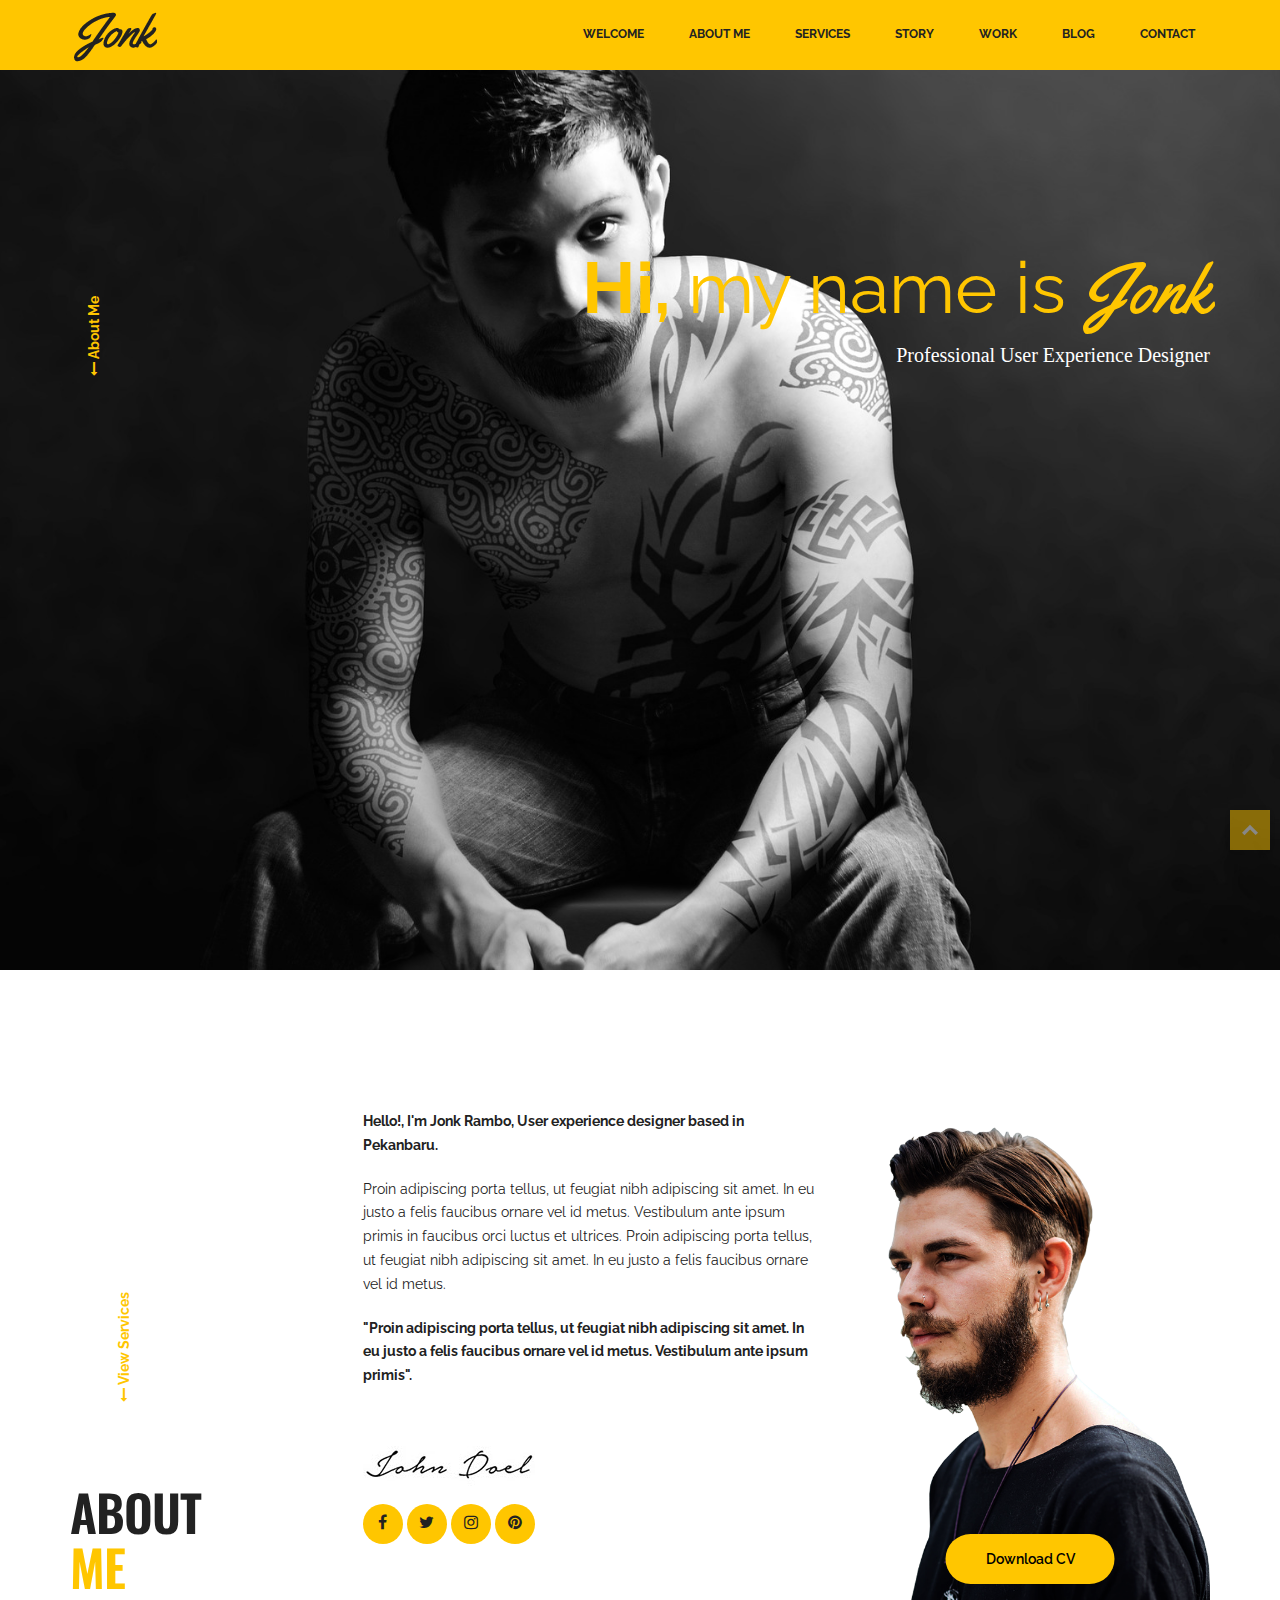
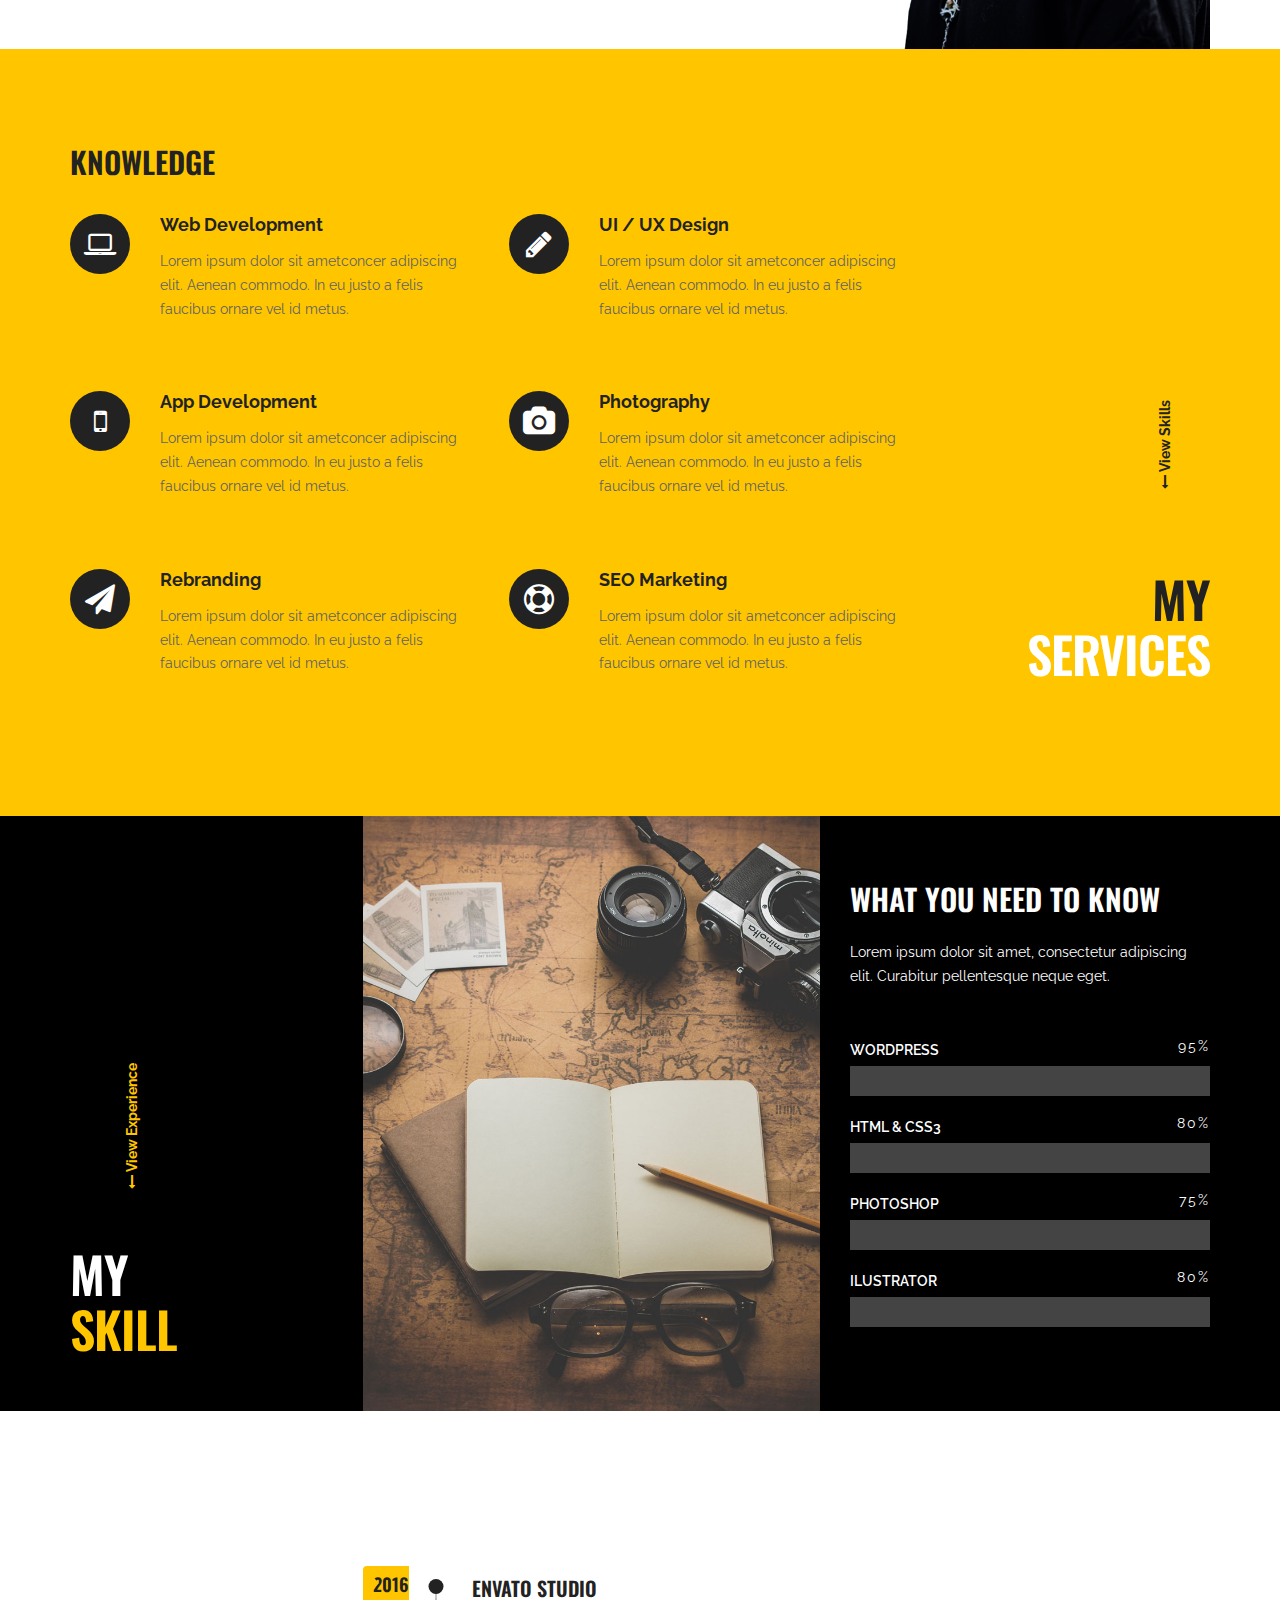
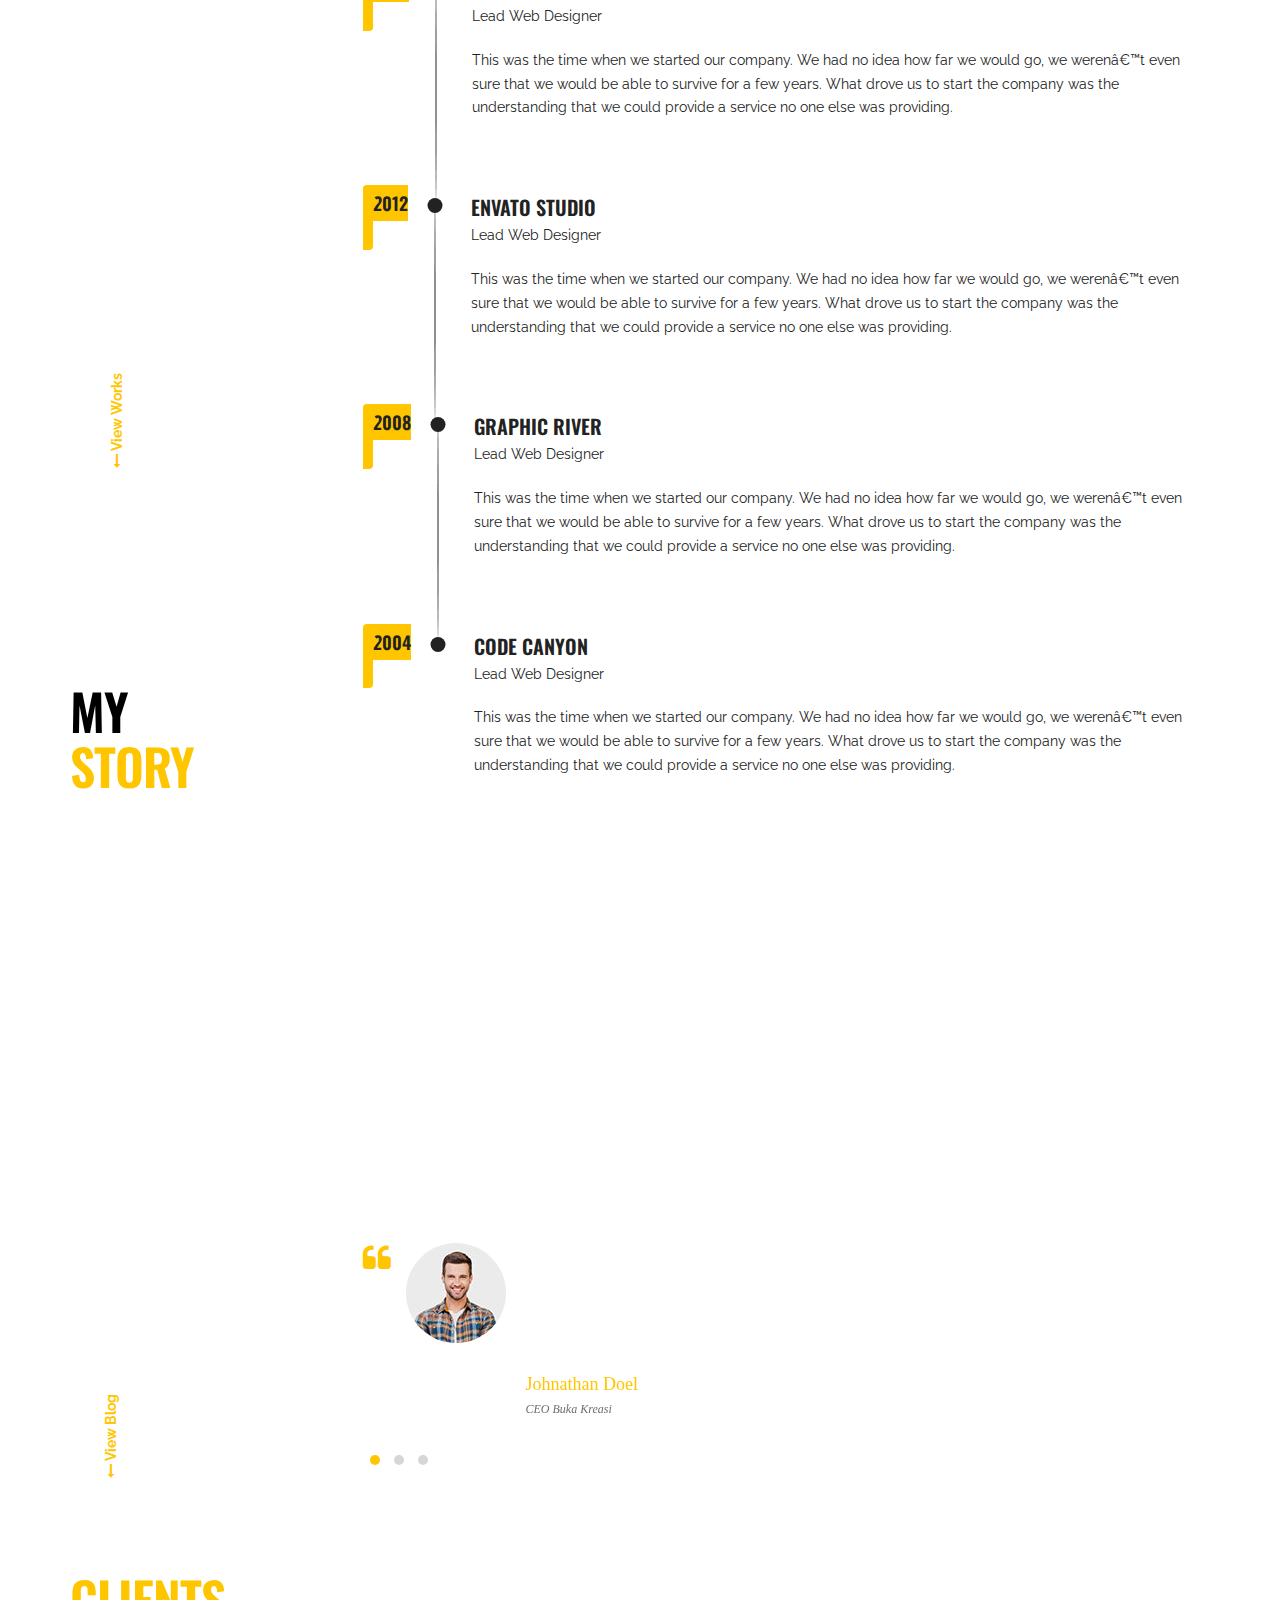
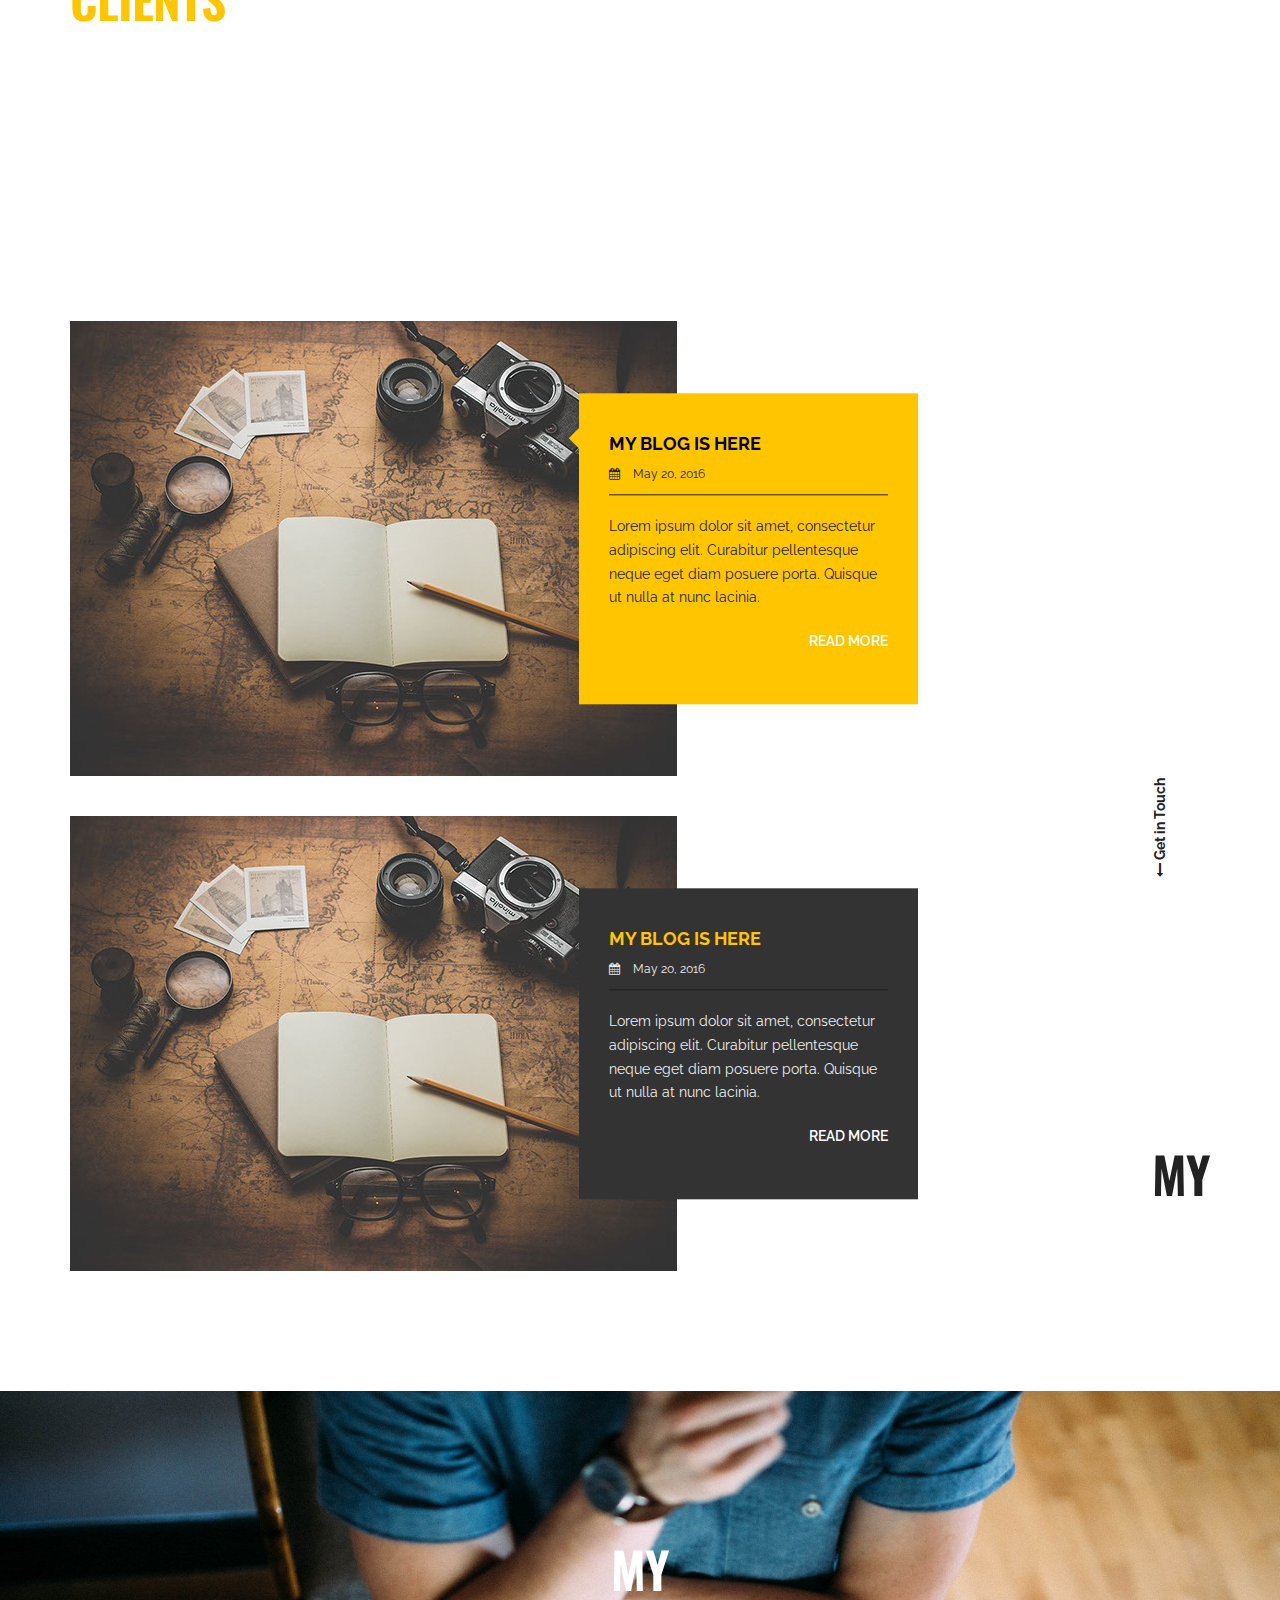
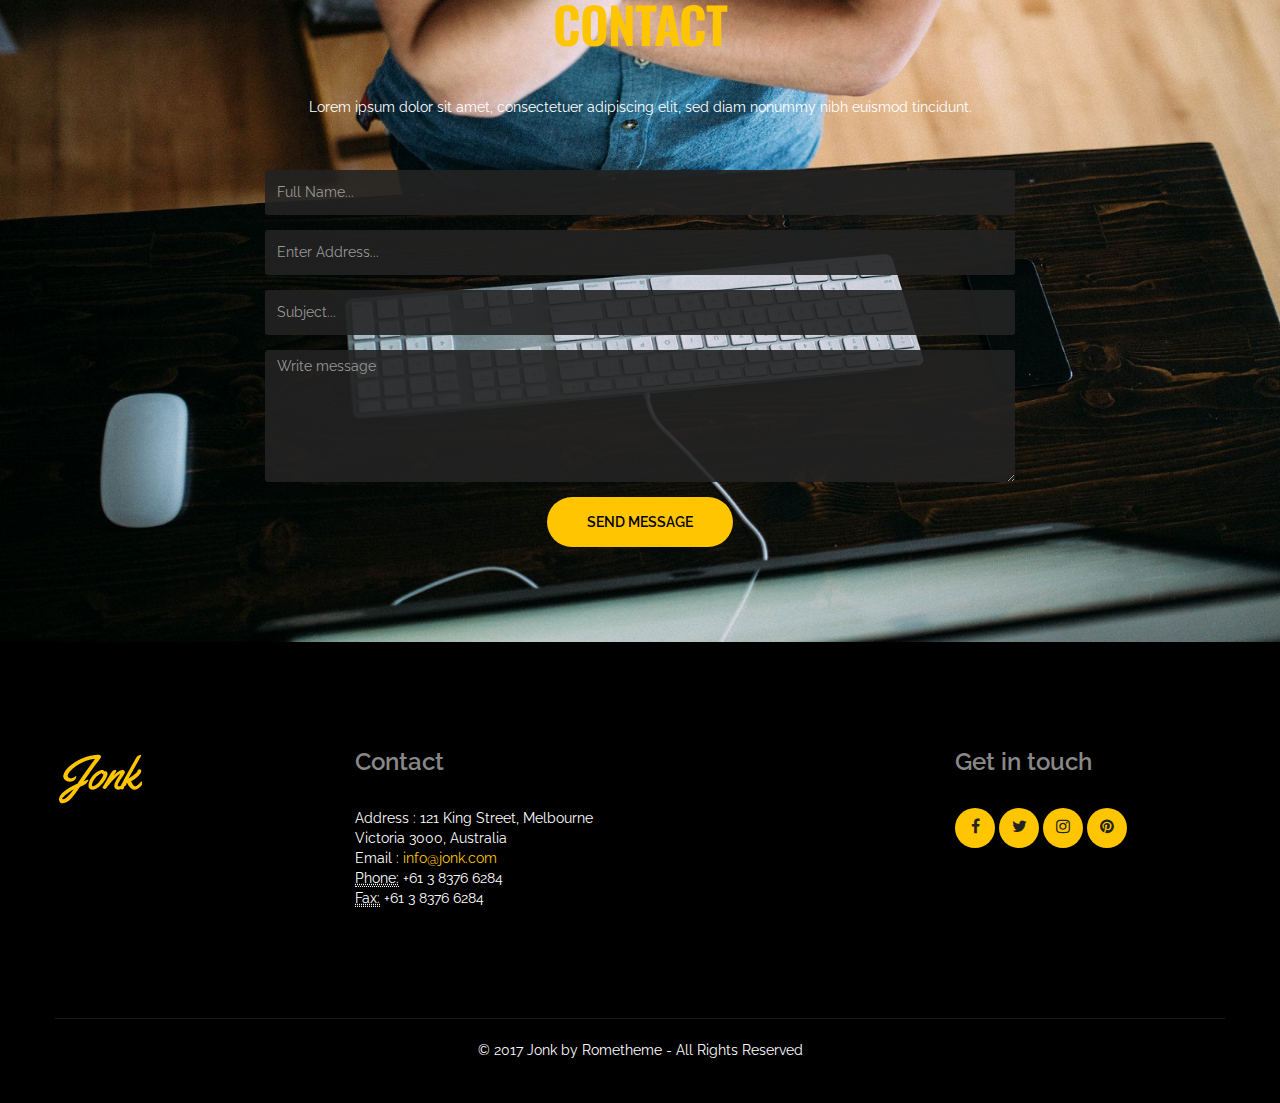
==== index.html @ 217f4259 "datas" ====
<!DOCTYPE html>
<html lang="zxx">
  <head>
    <!-- Basic Page Needs
    ================================================== -->
    <meta charset="utf-8">
    <!--[if IE]><meta http-equiv="x-ua-compatible" content="IE=9" /><![endif]-->
    <meta name="viewport" content="width=device-width, initial-scale=1">
    <title>Jonk - CV Resume Personal HTML Template</title>
    <meta name="description" content="Jonk - CV Resume Personal HTML Template. It is built using bootstrap 3.3.2 framework, works totally responsive, easy to customise, well commented codes and seo friendly.">
    <meta name="keywords" content="creative, curriculum vitae, cv, freelance, freelancer, job seeker, minimalist, muse template, personal, photography, portfolio, resume, vcard">
    <meta name="author" content="rudhisasmito.com"> 
	
	<!-- ==============================================
	Favicons
	=============================================== -->
	<link rel="shortcut icon" href="images/favicon.ico">
	<link rel="apple-touch-icon" href="images/apple-touch-icon.png">
	<link rel="apple-touch-icon" sizes="72x72" href="images/apple-touch-icon-72x72.png">
	<link rel="apple-touch-icon" sizes="114x114" href="images/apple-touch-icon-114x114.png">
	
	<!-- ==============================================
	CSS VENDOR
	=============================================== -->
	<link rel="stylesheet" type="text/css" href="css/vendor/bootstrap.min.css" />
	<link rel="stylesheet" type="text/css" href="css/vendor/font-awesome.min.css">
	<link rel="stylesheet" type="text/css" href="css/vendor/owl.carousel.min.css">
	<link rel="stylesheet" type="text/css" href="css/vendor/owl.theme.default.min.css">
	<link rel="stylesheet" type="text/css" href="css/vendor/magnific-popup.css">
	
	<!-- ==============================================
	Custom Stylesheet
	=============================================== -->
	<link rel="stylesheet" type="text/css" href="css/style.css" />
	
    <script type="text/javascript" src="js/vendor/modernizr.min.js"></script>

</head>

<body>

	<!-- LOAD PAGE -->
	<div class="animationload">
		<div class="loader"></div>
	</div>
	
	<!-- BACK TO TOP SECTION -->
	<a href="#0" class="cd-top cd-is-visible cd-fade-out">Top</a>

	<!-- HEADER -->
    <div id="header" class="header">

		<!-- NAVBAR SECTION -->
		<div class="navbar navbar-main">
		
			<div class="container container-nav">
						
				<div class="navbar-header">
					<button type="button" class="navbar-toggle" data-toggle="collapse" data-target=".navbar-collapse">
						<span class="icon-bar"></span>
						<span class="icon-bar"></span>
						<span class="icon-bar"></span>
					</button>
					
					<a class="navbar-brand" href="index.html">
						<img src="images/logo.png" alt="" />
					</a>
				</div>

				<nav class="collapse navbar-collapse" id="bs-example-navbar-collapse-1" data-hover="dropdown" data-animations="fadeInDownNew fadeInRightNew fadeInUpNew fadeInLeftNew">
					<ul class="nav navbar-nav navbar-right">
						<li> <a href="#home">WELCOME</a></li>
						<li> <a href="#about">ABOUT ME</a></li>
						<li> <a href="#services">SERVICES</a></li>
						<li> <a href="#story">STORY</a></li>
						<li> <a href="#work">WORK</a></li>
						<li> <a href="#blog">BLOG</a></li>
						<li> <a href="#contact">CONTACT</a></li>
					</ul>

				</nav>

						
			</div>
	    </div>

    </div>

 
	<!-- JUMBOTRON -->
	<div class="section headerV1">
		<div class="container">
			<div class="row">
				<div class="col-sm-12 col-md-12">
					<div class="side-link left">
						<a href="#"><i class="fa fa-long-arrow-left"></i> About Me</a>
					</div>
					<div class="jumbotron">
					  	<h1 class="type-headings">Hi, <span class="normal">my name is</span> <span class="cursive">Jonk</span></h1>
					  	<p class="subheading">Professional User Experience Designer</p>
					</div>
				</div>
			</div>
		</div>
	</div>

	<div class="clearfix"></div>

	<!-- ABOUT -->
	<div class="section about p-bottom0 p-top50">
		<div class="container">

			<div class="row eqHeight">
				<div class="col-sm- col-md-3 col">
					<div class="full-height-spacer">
						<div class="side-link left">
							<a href="#"><i class="fa fa-long-arrow-left"></i> View Services</a>
						</div>
						<div class="section-heading">ABOUT <span class="font__color-1">ME</span></div>
					</div>
				</div>
				<div class="col-sm-5 col-md-5 col">
					<div class="spacer-90"></div>
					<p><strong>Hello!, I'm Jonk Rambo, User experience designer based in Pekanbaru.</strong></p>
					<p>Proin adipiscing porta tellus, ut feugiat nibh adipiscing sit amet. In eu justo a felis faucibus ornare vel id metus. Vestibulum ante ipsum primis in faucibus orci luctus et ultrices. Proin adipiscing porta tellus, ut feugiat nibh adipiscing sit amet. In eu justo a felis faucibus ornare vel id metus.</p>
					<p><strong>"Proin adipiscing porta tellus, ut feugiat nibh adipiscing sit amet. In eu justo a felis faucibus ornare vel id metus. Vestibulum ante ipsum primis".</strong></p>
					<div class="spacer-30"></div>
					<img src="images/signature.jpg" alt="">
					<div class="spacer-10"></div>
					<div class="sosmed-icon">
						<a href="#" title="">
							<div class="item">
								<i class="fa fa-facebook"></i>
							</div>
						</a>
						<a href="#" title="">
							<div class="item">
								<i class="fa fa-twitter"></i>
							</div>
						</a>
						<a href="#" title="">
							<div class="item">
								<i class="fa fa-instagram"></i>
							</div>
						</a>
						<a href="#" title="">
							<div class="item">
								<i class="fa fa-pinterest"></i>
							</div>
						</a> 
					</div>
				</div>
				<div class="col-sm-4 col-md-4 col">
					<div class="spacer-90"></div>
					<div class="about-img">
						<img src="images/about-img.png" alt="" class="img-responsive">
						<a href="#" class="btn btn-primary btn-overlap">Download CV</a>
					</div>
				</div>
			</div>
		</div>
	</div>

	<div class="clearfix"></div>
	 
	<!-- KNOWLEDGE -->
	<div class="section services bg-1">
		<div class="container">
			<div class="row eqHeight">
				
				<div class="col-sm-9 col-md-9">
					<h2 class="section-heading-2 center">
						KNOWLEDGE
					</h2>
					<div class="row list-services">
						<!-- Services 1 -->
						<div class="col-sm-6 col-md-6">
							<div class="box-icon-1">
				                <div class="icon">
				                	<i class="fa fa-laptop"></i>
				              	</div>
				              	<div class="body-content">
				                	<h4 class="title">Web Development</h4>
				                	<div class="text">Lorem ipsum dolor sit ametconcer adipiscing elit. Aenean commodo.  In eu justo a felis faucibus ornare vel id metus.</div>
				              	</div>
				            </div>
						</div>
						<!-- Services 2 -->
						<div class="col-sm-6 col-md-6">
							<div class="box-icon-1">
				                <div class="icon">
				                	<i class="fa fa-pencil"></i>
				              	</div>
				              	<div class="body-content">
				                	<h4 class="title">UI / UX Design</h4>
				                	<div class="text">Lorem ipsum dolor sit ametconcer adipiscing elit. Aenean commodo.  In eu justo a felis faucibus ornare vel id metus.</div>
				              	</div>
				            </div>
						</div>
						<!-- Services 3 -->
						<div class="col-sm-6 col-md-6">
							<div class="box-icon-1">
				                <div class="icon">
				                	<i class="fa fa-mobile"></i>
				              	</div>
				              	<div class="body-content">
				                	<h4 class="title">App Development</h4>
				                	<div class="text">Lorem ipsum dolor sit ametconcer adipiscing elit. Aenean commodo.  In eu justo a felis faucibus ornare vel id metus.</div>
				              	</div>
				            </div>
						</div>
						<!-- Services 4 -->
						<div class="col-sm-6 col-md-6">
							<div class="box-icon-1">
				                <div class="icon">
				                	<i class="fa fa-camera"></i>
				              	</div>
				              	<div class="body-content">
				                	<h4 class="title">Photography</h4>
				                	<div class="text">Lorem ipsum dolor sit ametconcer adipiscing elit. Aenean commodo.  In eu justo a felis faucibus ornare vel id metus.</div>
				              	</div>
				            </div>
						</div>
						<!-- Services 5 -->
						<div class="col-sm-6 col-md-6">
							<div class="box-icon-1">
				                <div class="icon">
				                	<i class="fa fa-paper-plane"></i>
				              	</div>
				              	<div class="body-content">
				                	<h4 class="title">Rebranding</h4>
				                	<div class="text">Lorem ipsum dolor sit ametconcer adipiscing elit. Aenean commodo.  In eu justo a felis faucibus ornare vel id metus.</div>
				              	</div>
				            </div>
						</div>
						<!-- Services 6 -->
						<div class="col-sm-6 col-md-6">
							<div class="box-icon-1">
				                <div class="icon">
				                	<i class="fa fa-life-bouy"></i>
				              	</div>
				              	<div class="body-content">
				                	<h4 class="title">SEO Marketing</h4>
				                	<div class="text">Lorem ipsum dolor sit ametconcer adipiscing elit. Aenean commodo.  In eu justo a felis faucibus ornare vel id metus.</div>
				              	</div>
				            </div>
						</div>
					</div>
				</div>
				<div class="col-sm-3 col-md-3">
					<div class="full-height-spacer">
						<div class="side-link right dark">
							<a href="#"><i class="fa fa-long-arrow-left"></i> View Skills</a>
						</div>
						<div class="section-heading text-right">MY <span class="font__color-white">SERVICES</span></div>
					</div>
				</div>
			</div>
			
		</div>
	</div>

	<!-- SKILL -->
	<div class="section project bg-2 p-bottom0">
		<div class="container">
			<div class="row eqHeight">
				<div class="col-sm-3 col-md-3">
					<div class="full-height-spacer">
						<div class="side-link left">
							<a href="#"><i class="fa fa-long-arrow-left"></i> View Experience</a>
						</div>
						<div class="section-heading font__color-white">MY <span class="font__color-1">SKILL</span></div>
					</div>
				</div>
				<div class="col-sm-5 col-md-5">
					<img src="images/skill-img.jpg" class="img-responsive" alt="">
				</div>
				<div class="col-sm-4 col-md-4">
					<div class="spacer-50"></div>
					<h2 class="section-heading-2 font__color-white">
						WHAT YOU NEED TO KNOW
					</h2>
					<p class="font__color-white">Lorem ipsum dolor sit amet, consectetur adipiscing elit. Curabitur pellentesque neque eget.</p>

					<div class="progress-bar-2 skill-progress progress-bar-left">
						<div class="spacer-30"></div>
						<!-- Item 1 -->
			          	<div class="skill" data-percent="95">
				            <p>WORDPRESS</p>
				            <div class="outer-box">
				              <div class="element"><span>95% </span></div>
				            </div>
			          	</div>
			          	<!-- Item 2 -->
			          	<div class="skill" data-percent="80">
			              	<p>HTML &amp; CSS3</p>
			             	<div class="outer-box">
			                  	<div class="element"><span>80% </span></div>
			              	</div>
			          	</div>
			          	<!-- Item 3 -->
			          	<div class="skill" data-percent="75">
			              	<p>PHOTOSHOP</p>
			              	<div class="outer-box">
		                 	 	<div class="element"><span>75% </span></div>
			              	</div>
			          	</div>
			          	<!-- Item 4 -->
			          	<div class="skill" data-percent="80">
			              	<p>ILUSTRATOR</p>
			              	<div class="outer-box">
			                  	<div class="element"><span>80% </span></div>
			              	</div>
			          	</div>
					</div>


				</div>

			</div>
			
		</div>
		
	</div>

	<!-- STORY--> 
	<div class="section testimony">
		<div class="container">
			
			<div class="row eqHeight">
				<div class="col-sm-3 col-md-3">
					<div class="full-height-spacer">
						<div class="side-link left">
							<a href="#"><i class="fa fa-long-arrow-left"></i> View Works</a>
						</div>
						<div class="section-heading font__color-2">MY <span class="font__color-1">STORY</span></div>
					</div>
				</div>
				<div class="col-sm-9 col-md-9">
					<div class="history-2">
					  <!-- Item 1 -->
		              <div class="timeline__item">
	                  	<div class="year-box"><span>2016</span></div>
		                
		                <div class="body-text">
		                  <div class="title">Envato Studio</div>
		                  <div class="subtitle">Lead Web Designer</div>
		                  <p>This was the time when we started our company. We had no idea how far we would go, we werenâ€™t even sure that we would be able to survive for a few years. What drove us to start the company was the understanding that we could provide a service no one else was providing.</p>
		                </div>
		              </div>
		              <!-- Item 2 -->
		              <div class="timeline__item">
	                  	<div class="year-box"><span>2012</span></div>
		                
		                <div class="body-text">
		                  <div class="title">Envato Studio</div>
		                  <div class="subtitle">Lead Web Designer</div>
		                  <p>This was the time when we started our company. We had no idea how far we would go, we werenâ€™t even sure that we would be able to survive for a few years. What drove us to start the company was the understanding that we could provide a service no one else was providing.</p>
		                </div>
		              </div>
		              <!-- Item 3 -->
		              <div class="timeline__item">
	                  	<div class="year-box"><span>2008</span></div>
		                
		                <div class="body-text">
		                  <div class="title">Graphic River</div>
		                  <div class="subtitle">Lead Web Designer</div>
		                  <p>This was the time when we started our company. We had no idea how far we would go, we werenâ€™t even sure that we would be able to survive for a few years. What drove us to start the company was the understanding that we could provide a service no one else was providing.</p>
		                </div>
		              </div>
		              <!-- Item 2 -->
		              <div class="timeline__item">
	                  	<div class="year-box"><span>2004</span></div>
		                
		                <div class="body-text">
		                  <div class="title">Code Canyon</div>
		                  <div class="subtitle">Lead Web Designer</div>
		                  <p>This was the time when we started our company. We had no idea how far we would go, we werenâ€™t even sure that we would be able to survive for a few years. What drove us to start the company was the understanding that we could provide a service no one else was providing.</p>
		                </div>
		              </div>
		            </div>
				</div>	 	
			</div>

		</div>	 	
	</div>	 	


	<!-- TESTIMONIALS --> 
	<div class="section testimony bgtestimony">
		<div class="container">
			
			<div class="row eqHeight">
				<div class="col-sm-3 col-md-3">
					<div class="full-height-spacer">
						<div class="side-link left">
							<a href="#"><i class="fa fa-long-arrow-left"></i> View Blog</a>
						</div>
						<div class="section-heading">MY <span class="font__color-1">CLIENTS</span></div>
					</div>
				</div>
				<div class="col-sm-9 col-md-9">

					<h2 class="section-heading-2">WHAT THEY SAY</h2>
					<i class="fa fa-quote-left quote-left"></i>
					<div id="caro">
						<!-- Item 1 -->
						<div class="item">
							<div class="box-testimony">
								<div class="media"><img src="images/testimony-1.jpg" class="img-responsive" alt=""></div>
								<div class="quote-box">
									<blockquote>
									 We specialize in 23 different kinds of pest, and we're also qualified to handle a much wider range of pest control needs. If you have a pest problem that's not covered in our pest library.
									</blockquote>
									<p class="quote-name">
										Johnathan Doel <span>CEO Buka Kreasi</span>
									</p>                        
								</div>
							</div>
						</div>
						<!-- Item 2 -->
						<div class="item">
							<div class="box-testimony">
								<div class="media"><img src="images/testimony-2.jpg" class="img-responsive" alt=""></div>
								<div class="quote-box">
									<blockquote>
									 We specialize in 23 different kinds of pest, and we're also qualified to handle a much wider range of pest control needs. If you have a pest problem that's not covered in our pest library.
									</blockquote>
									<p class="quote-name">
										Johnathan Doel <span>CEO Buka Kreasi</span>
									</p>                        
								</div>
							</div>
						</div>
						<!-- Item 3 -->
						<div class="item">
							<div class="box-testimony">
								<div class="media"><img src="images/testimony-3.jpg" class="img-responsive" alt=""></div>
								<div class="quote-box">
									<blockquote>
									 We specialize in 23 different kinds of pest, and we're also qualified to handle a much wider range of pest control needs. If you have a pest problem that's not covered in our pest library.
									</blockquote>
									<p class="quote-name">
										Johnathan Doel <span>CEO Buka Kreasi</span>
									</p>                        
								</div>
							</div>
						</div>
						
					</div>

					<div class="clearfix"></div>
					<div class="spacer-50"></div>
					
					<div class="row">
						<div class="col-sm-3 col-md-3">
							<div class="client-img">
								<a href="#"><img src="images/client-1.png" alt=""></a>
							</div>
						</div>
						<div class="col-sm-3 col-md-3">
							<div class="client-img">
								<a href="#"><img src="images/client-2.png" alt=""></a>
							</div>
						</div>
						<div class="col-sm-3 col-md-3">
							<div class="client-img">
								<a href="#"><img src="images/client-3.png" alt=""></a>
							</div>
						</div>
						<div class="col-sm-3 col-md-3">
							<div class="client-img">
								<a href="#"><img src="images/client-4.png" alt=""></a>
							</div>
						</div>
					</div>

				</div>

			</div>
		</div>
	</div>	

	<!-- BLOG -->
	<div class="section blog">
		<div class="container">
			<div class="row eqHeight">
				
				<div class="col-sm-9 col-md-9">
					<div class="row list-blog">
						<!-- Item 1 -->
						<div class="col-sm-12 col-md-12">
							<div class="box-blog">
				                <div class="media">
				                	<img src="images/blog-1.jpg" class="img-responsive" alt="">
				              	</div>
				              	<div class="body-content">
				                	<h4 class="title"><a href="#">MY BLOG IS HERE</a></h4>
				                	<div class="meta"><i class="fa fa-calendar"></i> May 20, 2016</div>
				                	<p>Lorem ipsum dolor sit amet, consectetur adipiscing elit. Curabitur pellentesque neque eget diam posuere porta. Quisque ut nulla at nunc lacinia.</p>
				                	<p><a href="#" class="read-more">READ MORE</a></p>
				              	</div>
				            </div>
						</div>
						<!-- Item 2 -->
						<div class="col-sm-12 col-md-12">
							<div class="box-blog">
				                <div class="media">
				                	<img src="images/blog-1.jpg" class="img-responsive" alt="">
				              	</div>
				              	<div class="body-content">
				                	<h4 class="title"><a href="#">MY BLOG IS HERE</a></h4>
				                	<div class="meta"><i class="fa fa-calendar"></i> May 20, 2016</div>
				                	<p>Lorem ipsum dolor sit amet, consectetur adipiscing elit. Curabitur pellentesque neque eget diam posuere porta. Quisque ut nulla at nunc lacinia.</p>
				                	<p><a href="#" class="read-more">READ MORE</a></p>
				              	</div>
				            </div>
						</div>
						
					</div>
				</div>

				<div class="col-sm-3 col-md-3">
					<div class="full-height-spacer">
						<div class="side-link right dark">
							<a href="#"><i class="fa fa-long-arrow-left"></i> Get in Touch</a>
						</div>
						<div class="section-heading text-right">MY <span class="font__color-white">BLOG</span></div>
					</div>
				</div>
			</div>
			
		</div>
	</div>

	<!-- CONTACT -->
	<div id="contact" class="section contact pad">
		<div class="container">
			<div class="row">
				<div class="clearfix"></div>
				<div class="spacer-50"></div>
				<div class="col-sm-12 col-md-8 col-md-offset-2">
					<div class="section-heading text-center font__color-white">MY <span class="font__color-1">CONTACT</span></div>
					<p class="text-center  font__color-white">Lorem ipsum dolor sit amet, consectetuer adipiscing elit, sed diam nonummy nibh euismod tincidunt.</p>
					<div class="spacer-30"></div>
					
					<form action="#" class="form-contact text-center" id="contactForm" data-toggle="validator" novalidate="true">
						<div class="form-group">
							<input type="text" class="form-control" id="p_name" placeholder="Full Name..." required="">
							<div class="help-block with-errors"></div>
						</div>
						<div class="form-group">
							<input type="email" class="form-control" id="p_email" placeholder="Enter Address..." required="">
							<div class="help-block with-errors"></div>
						</div>
						<div class="form-group">
							<input type="text" class="form-control" id="p_subject" placeholder="Subject...">
							<div class="help-block with-errors"></div>
						</div>
						<div class="form-group">
							 <textarea id="p_message" class="form-control" rows="6" placeholder="Write message"></textarea>
							<div class="help-block with-errors"></div>
						</div>
						<div class="form-group">
							<div id="success"></div>
							<button type="submit" class="btn btn-primary">SEND MESSAGE</button>
						</div>
					</form>

				</div>
			</div>
		</div>
	</div>


	<!-- FOOTER SECTION -->
	<div class="footer">
		
		<div class="container">
			
			<div class="row">
				<div class="col-sm-3 col-md-3">
					<div class="footer-item">
						<img src="images/logo-footer.png" alt="logo bottom" class="logo-bottom">
					</div>
				</div>
				<div class="col-sm-6 col-md-6">
					<div class="footer-item">
						<div class="footer-title">
							Contact
						</div>
						<address>
						  Address : 121 King Street, Melbourne<br>
						  Victoria 3000, Australia<br>
						  Email : <a href="mailto:#">info@jonk.com</a><br>
						  <abbr title="Phone">Phone:</abbr> +61 3 8376 6284<br>
						  <abbr title="Fax">Fax:</abbr> +61 3 8376 6284
						</address>
					</div>
				</div>
				<div class="col-sm-3 col-md-3">
					<div class="footer-item">
						<div class="footer-title">
							Get in touch
						</div>
						<div class="footer-sosmed">
							<a href="#" title="">
								<div class="item">
									<i class="fa fa-facebook"></i>
								</div>
							</a>
							<a href="#" title="">
								<div class="item">
									<i class="fa fa-twitter"></i>
								</div>
							</a>
							<a href="#" title="">
								<div class="item">
									<i class="fa fa-instagram"></i>
								</div>
							</a>
							<a href="#" title="">
								<div class="item">
									<i class="fa fa-pinterest"></i>
								</div>
							</a> 
						</div>
					</div>
				</div>
			</div>
			
			<div class="fcopy">
				<div class="row">
					<div class="col-sm-12 col-md-12">
						<p class="ftex">&copy; 2017 Jonk by Rometheme - All Rights Reserved</p> 
					</div>
				</div>
			</div>
			
		</div>
		
		
	</div>
	
	<!-- JS VENDOR -->
	<script type="text/javascript" src="js/vendor/jquery.min.js"></script>
	<script type="text/javascript" src="js/vendor/jquery.appear.js"></script>
	<script type="text/javascript" src="js/vendor/jquery.counterup.min.js"></script>
	<script type="text/javascript" src="js/vendor/bootstrap.min.js"></script>
	<script type="text/javascript" src="js/vendor/jquery.superslides.js"></script>
	<script type="text/javascript" src="js/vendor/owl.carousel.js"></script>
	<script type="text/javascript" src="js/vendor/bootstrap-hover-dropdown.min.js"></script>
	<script type="text/javascript" src="js/vendor/jquery.magnific-popup.min.js"></script>
	<script type="text/javascript" src="js/vendor/easings.js"></script>
	<script type="text/javascript" src="js/vendor/isotope.pkgd.min.js"></script>

	<!-- sendmail -->
	<script type="text/javascript" src="js/vendor/validator.min.js"></script>
	<script type="text/javascript" src="js/vendor/form-scripts.js"></script>
	
	<script type='text/javascript' src='https://maps.google.com/maps/api/js?sensor=false&#038;ver=4.1.5'></script>

	<script type="text/javascript" src="js/script.js"></script>

		
</body>
</html>
---- css/style.css ----
@charset "UTF-8";
/*
Template Name: Jonk - CV Resume Personal HTML Template
Template URI: rudhisasmito.com/demo/jonk
Author: Rudhi Sasmito
Author URI: https://www.behance.net/rudhisasmito
Version: 1.0
*/
/**
 * Table of Contents:
 *
 * 1. - NORMALIZE CSS
 * 2. - GLOBAL STYLES
 *      2.1 - General Styles
 *      2.2 - Text Color
 *      2.3 - Anchor
 *      2.4 - Heading and Paragraph
 * 
 * 3. - COMPONENTS
 *      3.1 - Preloader  
 *      3.2 - Buttons  
 *      3.3 - Box Icon 1
 *      3.4 - Box Icon 2
 *      3.5 - Box Image 1
 *      3.6 - Box Image 2
 *      3.7 - Box Image 3
 *      3.8 - BOX TESTIMONY
 *      3.9 - Box Team 2
 *      3.10 - Box Statistic
 *      3.11 - Box History
 *      3.12 - Box Partners
 *      3.13 - Panel Accordion
 *      3.14 - Faq
 *      3.15 - Pricing Table
 *      3.16 - Career Tabs
 *      3.17 - Box News
 * 4. - LOGO & NAVIGATION
 *      4.1 - Topbar 
 *      4.2 - Navbar 
 * 5. - HOME
 *      5.1 - Banner
 *      5.2 - Text Typing
 * 6. - SECTION
 *      6.1 Section - About
 *      6.2 Section - Services
 *      6.3 Section - Projects
 *      6.4 Section - News
 *      6.5 Section - Contact
 *      6.6 Section - Features
 *      6.7 Section - CTA
 *      6.8 Section - Price
 *      6.9 Section - Blog
 *      6.10 Section - Timeline
 *      6.11 Section - Testimonial
 *      6.12 Section - Clients
 *      6.13 Section - Video BG
 *      6.14 Section - Contact and Map
 * 7. - FOOTER 
 * 8. - RESPONSIVE
 * -----------------------------------------------------------------------------
 */
@import url("https://fonts.googleapis.com/css?family=Raleway:400,700,900|Montserrat:400,700,900|Yellowtail|Oswald:400,600,700");
@font-face {
  font-family: 'walls-webfont';
  src: url("../fonts/walls-webfont.eot?51534236");
  src: url("../fonts/walls-webfont.eot?51534236#iefix") format("embedded-opentype"), url("../fonts/walls-webfont.woff2?51534236") format("woff2"), url("../fonts/walls-webfont.woff?51534236") format("woff"), url("../fonts/walls-webfont.ttf?51534236") format("truetype"), url("../fonts/walls-webfont.svg?51534236#walls-webfont") format("svg");
  font-weight: normal;
  font-style: normal; }
.rsi {
  font-family: "walls-webfont";
  font-style: normal;
  font-weight: normal;
  speak: none;
  display: inline-block;
  text-decoration: inherit;
  width: 1em;
  margin-right: .2em;
  text-align: center;
  /* opacity: .8; */
  /* For safety - reset parent styles, that can break glyph codes*/
  font-variant: normal;
  text-transform: none;
  /* fix buttons height, for twitter bootstrap */
  line-height: 1em;
  /* Animation center compensation - margins should be symmetric */
  /* remove if not needed */
  margin-left: .2em;
  /* you can be more comfortable with increased icons size */
  /* font-size: 120%; */
  /* Font smoothing. That was taken from TWBS */
  -webkit-font-smoothing: antialiased;
  -moz-osx-font-smoothing: grayscale;
  /* Uncomment for 3D effect */
  /* text-shadow: 1px 1px 1px rgba(127, 127, 127, 0.3); */ }

.rsi-walls-1:before {
  content: '\e813'; }

/* 'εáÇ' */
.rsi-walls-2:before {
  content: '\e800'; }

/* 'εáÇ' */
.rsi-walls-3:before {
  content: '\e801'; }

/* 'εáÇ' */
.rsi-walls-4:before {
  content: '\e802'; }

/* 'εáÇ' */
.rsi-walls-5:before {
  content: '\e803'; }

/* 'εáÇ' */
.rsi-walls-6:before {
  content: '\e804'; }

/* 'εáÇ' */
.rsi-walls-7:before {
  content: '\e805'; }

/* 'εáÇ' */
.rsi-walls-8:before {
  content: '\e806'; }

/* 'εáÇ' */
.rsi-walls-9:before {
  content: '\e807'; }

/* 'εáÇ' */
.rsi-walls-10:before {
  content: '\e808'; }

/* 'εáÇ' */
.rsi-walls-11:before {
  content: '\e809'; }

/* 'εáÇ' */
.rsi-walls-12:before {
  content: '\e80a'; }

/* 'εáÇ' */
.rsi-walls-13:before {
  content: '\e80b'; }

/* 'εáÇ' */
.rsi-walls-14:before {
  content: '\e80c'; }

/* 'εáÇ' */
.rsi-walls-15:before {
  content: '\e80d'; }

/* 'εáÇ' */
.rsi-walls-16:before {
  content: '\e80e'; }

/* 'εáÇ' */
.rsi-walls-17:before {
  content: '\e80f'; }

/* 'εáÇ' */
.rsi-walls-18:before {
  content: '\e810'; }

/* 'εáÇ' */
.rsi-walls-19:before {
  content: '\e811'; }

/* 'εáÇ' */
.rsi-walls-20:before {
  content: '\e812'; }

/* 'εáÇ' */
.bolder {
  font-weight: 600; }

.cfix, .topbar:after {
  content: '';
  display: block;
  width: 100%;
  clear: both; }

/**
 * 1. - NORMALIZE CSS
 * -----------------------------------------------------------------------------
 */
/* ==========================
NORMALIZE
============================= */
/**
 * Normalizing styles have been helped along thanks to the fine work of
 * Nicolas Gallagher and Jonathan Neal http://necolas.github.com/normalize.css/
 */
html {
  font-family: sans-serif;
  -webkit-text-size-adjust: 100%;
  -ms-text-size-adjust: 100%; }

body {
  margin: 0; }

article,
aside,
details,
figcaption,
figure,
footer,
header,
main,
menu,
nav,
section,
summary {
  display: block; }

audio,
canvas,
progress,
video {
  display: inline-block;
  vertical-align: baseline; }

audio:not([controls]) {
  display: none;
  height: 0; }

[hidden],
template {
  display: none; }

a {
  background-color: transparent; }

abbr[title] {
  border-bottom: 1px dotted; }

b,
strong {
  font-weight: 700; }

small {
  font-size: 80%; }

sub,
sup {
  font-size: 75%;
  line-height: 0;
  position: relative;
  vertical-align: baseline; }

sup {
  top: -0.5em; }

sub {
  bottom: -0.25em; }

img {
  border: 0; }

svg:not(:root) {
  overflow: hidden; }

figure {
  margin: 0; }

hr {
  -webkit-box-sizing: content-box;
  -moz-box-sizing: content-box;
  box-sizing: content-box; }

code,
kbd,
pre,
samp {
  font-size: 1em; }

button,
input,
optgroup,
select,
textarea {
  color: inherit;
  font: inherit;
  margin: 0; }

select {
  text-transform: none; }

button {
  overflow: visible; }

button,
input,
select,
textarea {
  max-width: 100%; }

button,
html input[type="button"],
input[type="reset"],
input[type="submit"] {
  -webkit-appearance: button;
  cursor: pointer; }

button[disabled],
html input[disabled] {
  cursor: default;
  opacity: .5; }

button::-moz-focus-inner,
input::-moz-focus-inner {
  border: 0;
  padding: 0; }

input[type="checkbox"],
input[type="radio"] {
  -webkit-box-sizing: border-box;
  -moz-box-sizing: border-box;
  box-sizing: border-box;
  margin-right: 0.4375em;
  padding: 0; }

input[type="date"]::-webkit-inner-spin-button,
input[type="date"]::-webkit-outer-spin-button,
input[type="time"]::-webkit-inner-spin-button,
input[type="time"]::-webkit-outer-spin-button,
input[type="datetime-local"]::-webkit-inner-spin-button,
input[type="datetime-local"]::-webkit-outer-spin-button,
input[type="week"]::-webkit-inner-spin-button,
input[type="week"]::-webkit-outer-spin-button,
input[type="month"]::-webkit-inner-spin-button,
input[type="month"]::-webkit-outer-spin-button,
input[type="number"]::-webkit-inner-spin-button,
input[type="number"]::-webkit-outer-spin-button {
  height: auto; }

input[type="search"] {
  -webkit-appearance: textfield; }

input[type="search"]::-webkit-search-cancel-button,
input[type="search"]::-webkit-search-decoration {
  -webkit-appearance: none; }

fieldset {
  border: 1px solid #d1d1d1;
  margin: 0 0 1.75em;
  min-width: inherit;
  padding: 0.875em; }

fieldset > :last-child {
  margin-bottom: 0; }

legend {
  border: 0;
  padding: 0; }

textarea {
  overflow: auto;
  vertical-align: top; }

optgroup {
  font-weight: bold; }

/**
 * 2. GLOBAL STYLES
 * -----------------------------------------------------------------------------
 */
/*1.1 GENERAL STYLES*/
body,
button,
input,
select,
textarea {
  color: #222222;
  font-family: "Raleway", sans-serif;
  font-weight: 400;
  font-size: 14px;
  line-height: 1.7; }

h1,
h2,
.banner-page .title-page,
h3,
.jumbo-heading h2,
.jumbo-heading .banner-page .title-page,
.banner-page .jumbo-heading .title-page,
h4,
.lead,
h5,
.section-subheading,
h6 {
  clear: both;
  font-weight: 700;
  margin: 0;
  text-rendering: optimizeLegibility; }

p {
  margin: 0 0 1.75em; }

dfn,
cite,
em,
i {
  font-style: italic; }

blockquote {
  border: 0 solid #1a1a1a;
  border-left-width: 4px;
  color: #686868;
  font-size: 16px;
  font-style: italic;
  line-height: 1.6;
  margin: 0 0 1.4736842105em;
  overflow: hidden;
  padding: 0 0 0 1.263157895em; }

blockquote,
q {
  quotes: none; }

blockquote:before,
blockquote:after,
q:before,
q:after {
  content: ""; }

blockquote p {
  margin-bottom: 1.4736842105em; }

blockquote cite,
blockquote small {
  color: #1a1a1a;
  display: block;
  font-size: 16px;
  font-size: 1rem;
  line-height: 1.75; }

blockquote cite:before,
blockquote small:before {
  content: "\2014\00a0"; }

blockquote em,
blockquote i,
blockquote cite {
  font-style: normal; }

blockquote strong,
blockquote b {
  font-weight: 400; }

blockquote > :last-child {
  margin-bottom: 0; }

blockquote footer, blockquote small, blockquote .small {
  display: block;
  color: #041e42; }

address {
  font-style: italic;
  margin: 0 0 1.75em; }

code,
kbd,
tt,
var,
samp,
pre {
  font-family: Inconsolata, monospace; }

pre {
  border: 1px solid #d1d1d1;
  font-size: 16px;
  font-size: 1rem;
  line-height: 1.3125;
  margin: 0 0 1.75em;
  max-width: 100%;
  overflow: auto;
  padding: 1.75em;
  white-space: pre;
  white-space: pre-wrap;
  word-wrap: break-word; }

code {
  background-color: #d1d1d1;
  padding: 0.125em 0.25em; }

abbr,
acronym {
  border-bottom: 1px dotted #d1d1d1;
  cursor: help; }

mark,
ins {
  background: #007acc;
  color: #fff;
  padding: 0.125em 0.25em;
  text-decoration: none; }

big {
  font-size: 125%; }

html {
  -webkit-box-sizing: border-box;
  -moz-box-sizing: border-box;
  box-sizing: border-box; }

*,
*:before,
*:after {
  /* Inherit box-sizing to make it easier to change the property for components that leverage other behavior; see http://css-tricks.com/inheriting-box-sizing-probably-slightly-better-best-practice/ */
  -webkit-box-sizing: inherit;
  -moz-box-sizing: inherit;
  box-sizing: inherit; }

body {
  background: #ffffff;
  /* Fallback for when there is no custom background color defined. */ }

hr {
  background-color: #d1d1d1;
  border: 0;
  height: 1px;
  margin: 0 0 1.75em; }

ul,
ol {
  margin: 0 0 1.75em 1.25em;
  padding: 0; }

ul {
  list-style: disc; }

ol {
  list-style: decimal;
  margin-left: 1.5em; }

li > ul,
li > ol {
  margin-bottom: 0; }

dl {
  margin: 0 0 1.75em; }

dt {
  font-weight: 700; }

dd {
  margin: 0 0 1.75em; }

img {
  height: auto;
  /* Make sure images are scaled correctly. */
  max-width: 100%;
  /* Adhere to container width. */
  vertical-align: middle; }

del {
  opacity: 0.8; }

table,
th,
td {
  border: 1px solid #d1d1d1; }

table {
  border-collapse: separate;
  border-spacing: 0;
  border-width: 1px 0 0 1px;
  margin: 0 0 1.75em;
  table-layout: fixed;
  /* Prevents HTML tables from becoming too wide */
  width: 100%; }

caption,
th,
td {
  font-weight: normal;
  text-align: left; }

th {
  border-width: 0 1px 1px 0;
  font-weight: 700; }

td {
  border-width: 0 1px 1px 0; }

th,
td {
  padding: 0.4375em; }

/* Placeholder text color -- selectors need to be separate to work. */
::-webkit-input-placeholder {
  color: #686868;
  font-family: "Raleway", sans-serif; }

:-moz-placeholder {
  color: #686868;
  font-family: "Raleway", sans-serif; }

::-moz-placeholder {
  color: #686868;
  font-family: "Raleway", sans-serif;
  opacity: 1;
  /* Since FF19 lowers the opacity of the placeholder by default */ }

:-ms-input-placeholder {
  color: #686868;
  font-family: "Raleway", sans-serif; }

html, body {
  width: 100%;
  height: 100%; }

i, cite, em, var, address, dfn {
  font-style: italic; }

.animationload {
  position: fixed;
  top: 0;
  left: 0;
  right: 0;
  bottom: 0;
  z-index: 999999;
  background-color: #fff; }

.loader {
  position: absolute;
  top: 50%;
  left: 50%;
  margin: -100px 0 0 -100px;
  width: 200px;
  height: 200px;
  background-image: url("../images/apple-touch-icon.png");
  background-position: center;
  background-repeat: no-repeat; }

.pos-relative {
  position: relative; }

.navbar-brand {
  padding: 0 15px; }

.section {
  position: relative; }
  .section > .container-fluid,
  .section > .container {
    padding-top: 80px;
    padding-bottom: 80px; }
  .section.overlap {
   		/*position: relative;
    	z-index: 100;
    	margin-top: -80px;
    	> .container{
    		background-color: $white;
		    padding-top: 20px;
    	}*/ }
  .section.overlap-bottom {
    position: relative;
    z-index: 100;
    margin-bottom: -125px; }
    .section.overlap-bottom > .container {
      background-color: #ffc600;
      padding-top: 20px;
      padding-bottom: 0; }
  .section.section-border > .container {
    border-bottom: 1px solid #eee; }
  .section.banner {
    padding: 0 0; }
  .section.p-bottom0 > .container {
    padding-top: 0;
    padding-bottom: 0; }
  .section.p-top50 > .container {
    padding-top: 50px; }
  .section.cta > .container {
    padding-top: 0;
    padding-bottom: 0; }
  .section.stat-client > .container {
    padding-top: 20px;
    padding-bottom: 20px; }

.bglight {
  background-color: #ffc600; }

.bg-1 {
  background-color: #ffc600; }

.bg-2 {
  background-color: #000000; }

.bgwhite {
  background-color: #ffffff; }

.colorwhite {
  color: #ffffff !important; }

.section-heading {
  font-size: 50px;
  line-height: 1.1em;
  letter-spacing: -.02em;
  font-weight: 600;
  font-family: "Oswald", sans-serif;
  margin-bottom: 40px;
  padding-top: 20px;
  padding-bottom: 5px;
  position: relative; }
  .section-heading span {
    display: block; }

.subheading {
  margin-top: -20px;
  margin-bottom: 80px;
  color: #555555; }

.section-subheading {
  color: #999999; }

.section-heading-2 {
  font-size: 30px;
  font-weight: 600;
  font-family: "Oswald", sans-serif; }

.section-heading-3 {
  font-size: 1.714em;
  line-height: normal; }

.no-gutter {
  margin-right: 0;
  margin-left: 0; }

.no-gutter > [class^="col-"],
.no-gutter > [class*=" col-"],
.no-gutter[class*='col-'],
.no-gutter[class*=" col-"] {
  padding-right: 0;
  padding-left: 0; }

/* 1.2. TEXT COLOR */
/* 1.3. ANCHOR */
a {
  color: #ffc600;
  text-decoration: none; }
  a:hover {
    color: #ffc600;
    text-decoration: underline; }

/* 1.4. HEADING & PARAGRAPH */
p {
  margin: 0 0 20px 0; }

h1,
h2,
.banner-page .title-page,
h3,
.jumbo-heading h2,
.jumbo-heading .banner-page .title-page,
.banner-page .jumbo-heading .title-page,
h4,
.lead,
h5,
.section-subheading {
  font-family: "Raleway", sans-serif;
  font-weight: 700;
  margin-top: 10px;
  margin-bottom: 20px; }

h1 {
  font-size: 3.571em;
  line-height: normal; }

h2, .banner-page .title-page {
  font-size: 2.857em;
  line-height: normal; }

h3, .jumbo-heading h2, .jumbo-heading .banner-page .title-page, .banner-page .jumbo-heading .title-page {
  font-size: 1.714em;
  line-height: normal; }

h4, .lead {
  font-size: 1.286em;
  line-height: normal; }

h5, .section-subheading {
  font-size: 14px;
  line-height: 22px; }

h6 {
  font-size: 13px; }

strong, b {
  font-weight: 700; }

.lead {
  font-family: "Raleway", sans-serif;
  font-weight: 500;
  line-height: 1.6; }

ol, ul {
  list-style: initial;
  margin-left: 24px; }
  ol li, ul li {
    margin: 8px 0; }

.title-heading {
  color: #041e42;
  font-size: 36px;
  line-height: 50px; }

blockquote {
  padding: 15px 20px;
  background-color: #f6f6f6;
  margin: 0 0 20px;
  border-left: 5px solid #ffc600;
  font-style: italic; }

.jumbo-heading {
  color: #000000;
  font-size: 20px;
  position: relative; }
  .jumbo-heading h2, .jumbo-heading .banner-page .title-page, .banner-page .jumbo-heading .title-page {
    position: relative;
    z-index: 2; }
  .jumbo-heading .fa {
    font-size: 200px;
    position: absolute;
    top: 0;
    left: 0;
    color: #f5f5f5;
    z-index: 1; }

ul.checklist {
  margin: 0; }
  ul.checklist li {
    list-style: none;
    margin: 10px 0 25px 35px; }
    ul.checklist li:before {
      font-family: FontAwesome;
      content: "\f00c";
      font-size: 20px;
      color: #041e42;
      margin-left: -35px;
      margin-right: 15px; }

ul.bull {
  margin: 0 0 20px;
  list-style: none;
  padding: 0; }
  ul.bull li {
    position: relative;
    padding: 0 0 0 26px;
    margin: 0 0 14px;
    line-height: 18px; }
    ul.bull li:before {
      content: "\f105";
      font: normal normal normal 14px/1 FontAwesome;
      position: absolute;
      left: 0;
      top: 2px;
      display: inline-block;
      vertical-align: top;
      font-size: 16px;
      color: #ffc600; }

ul.circle {
  margin: 0 0 20px;
  list-style: none;
  padding: 0; }
  ul.circle li {
    position: relative;
    padding: 4px 0 4px 20px;
    margin: 0 0 14px;
    line-height: 22px; }
    ul.circle li:before {
      content: "\f10c";
      font: normal normal normal 14px/1 FontAwesome;
      position: absolute;
      left: 0;
      top: 10px;
      display: inline-block;
      vertical-align: top;
      font-size: 7px;
      color: #000000; }

.bgsection {
  background: url(../images/bgoverlay-1.jpg) bottom center no-repeat;
  background-attachment: fixed;
  background-size: cover; }
  .bgsection:before {
    content: '';
    position: absolute;
    top: 0;
    right: 0;
    bottom: 0;
    left: 0;
    background-color: #ffc600;
    opacity: .9; }

.grid-services {
  margin-top: 30px;
  margin-bottom: 30px; }

.grid-item {
  margin-top: 30px;
  margin-bottom: 30px; }

.margin-bottom-10 {
  margin-bottom: 10px; }

.margin-bottom-30 {
  margin-bottom: 30px; }

.margin-bottom-50 {
  margin-bottom: 50px; }

.margin-bottom-70 {
  margin-bottom: 70px; }

.margin-bottom-90 {
  margin-bottom: 90px; }

.margin-bottom-100 {
  margin-bottom: 100px; }

.spacer-10 {
  height: 10px; }
  .spacer-10::after {
    display: block;
    content: "";
    clear: both; }

.spacer-30 {
  height: 30px; }
  .spacer-30::after {
    display: block;
    content: "";
    clear: both; }

.spacer-50 {
  height: 50px; }
  .spacer-50::after {
    display: block;
    content: "";
    clear: both; }

.spacer-70 {
  height: 70px; }
  .spacer-70::after {
    display: block;
    content: "";
    clear: both; }

.spacer-90 {
  height: 90px; }
  .spacer-90::after {
    display: block;
    content: "";
    clear: both; }

.banner-page {
  height: 350px;
  display: block;
  background-color: #000;
  -webkit-background-size: cover;
  -moz-background-size: cover;
  -o-background-size: cover;
  background-size: cover; }
  .banner-page .title-page {
    text-align: center;
    color: #ffffff;
    margin-bottom: 0; }
  .banner-page .breadcrumb {
    padding: 0;
    margin: 0;
    text-align: center;
    background-color: transparent;
    font-size: 18px;
    font-weight: 600; }
    .banner-page .breadcrumb > .active,
    .banner-page .breadcrumb > li + li:before,
    .banner-page .breadcrumb a {
      color: #ffffff; }
      .banner-page .breadcrumb > .active:hover,
      .banner-page .breadcrumb > li + li:before:hover,
      .banner-page .breadcrumb a:hover {
        color: #000000; }

/* 2.5. CATEGORY MENU */
.widget {
  margin-bottom: 50px;
  clear: both; }

.widget-title {
  font-size: 24px;
  font-weight: 700;
  color: #000000;
  margin-bottom: 30px;
  padding-bottom: 15px;
  position: relative; }
  .widget-title:after {
    content: '';
    display: block;
    width: 30px;
    height: 6px;
    -webkit-border-radius: 3px;
    -moz-border-radius: 3px;
    -ms-border-radius: 3px;
    border-radius: 3px;
    position: absolute;
    background-color: #ffc600;
    left: 0;
    bottom: 0; }

.category-nav {
  margin-left: 0;
  margin-bottom: 30px;
  padding: 0; }

.category-nav {
  margin-left: 0;
  margin-bottom: 30px;
  padding: 0; }
  .category-nav li {
    list-style: none;
    margin: 0;
    font-weight: 700; }
    .category-nav li a {
      color: #222222;
      display: block;
      padding: 15px 20px;
      margin-bottom: 5px;
      background-color: #eff3f6;
      border-left: 5px solid transparent; }
      .category-nav li a:hover {
        border-color: #ffc600; }
    .category-nav li.active a {
      border-color: #ffc600; }

.info-detail dl {
  font-size: 16px; }
.info-detail dt {
  font-weight: 700; }
.info-detail dd {
  margin-bottom: 20px; }

.widget.tags a {
  display: inline-block;
  vertical-align: top;
  padding: 5px 8px 6px;
  font-size: 13px !important;
  color: rgba(34, 34, 34, 0.8);
  border: 1px solid #ccc;
  margin: 0 6px 7px 0;
  text-decoration: none !important;
  text-transform: lowercase;
  -webkit-transition: all .3s ease;
  transition: all .3s ease; }
  .widget.tags a:hover {
    background-color: #ffc600;
    /*color: $white;*/
    border-color: #ffc600; }

.owl-theme .owl-dots .owl-dot.active span, .owl-theme .owl-dots .owl-dot:hover span {
  background: #ffc600; }

/* ==========================
Back To Top Section
============================= */
.cd-top {
  display: inline-block;
  height: 40px;
  width: 40px;
  position: fixed;
  bottom: 50px;
  right: 10px;
  z-index: 999;
  box-shadow: 0 0 10px rgba(0, 0, 0, 0.05);
  overflow: hidden;
  text-indent: 100%;
  white-space: nowrap;
  background: #ffc600 url("../images/cd-top-arrow.svg") no-repeat center 50%;
  visibility: hidden;
  opacity: 0;
  -webkit-transition: opacity .3s 0s, visibility 0s .3s;
  -moz-transition: opacity .3s 0s, visibility 0s .3s;
  transition: opacity .3s 0s, visibility 0s .3s; }

.cd-top.cd-is-visible, .cd-top.cd-fade-out, .no-touch .cd-top:hover {
  -webkit-transition: opacity .3s 0s, visibility 0s 0s;
  -moz-transition: opacity .3s 0s, visibility 0s 0s;
  transition: opacity .3s 0s, visibility 0s 0s; }

.cd-top.cd-is-visible {
  visibility: visible;
  opacity: 1; }

.cd-top.cd-fade-out {
  opacity: .5; }

.cd-top:hover {
  opacity: 1; }

.hover-img {
  background: #ffc600;
  overflow: hidden;
  position: relative;
  display: inline-block;
  margin: 0 -1.5px; }
  .hover-img img {
    width: 100%;
    -webkit-object-fit: cover;
    -moz-object-fit: cover;
    -ms-object-fit: cover;
    object-fit: cover;
    -webkit-transition: 0.5s ease all;
    -moz-transition: 0.5s ease all;
    -ms-transition: 0.5s ease all;
    -ms-transition: 0.5s ease all;
    transition: 0.5s ease all; }
  .hover-img:hover img {
    /*opacity: 0.6;*/
    opacity: 0.6;
    -ms-filter: "progid:DXImageTransform.Microsoft.Alpha(Opacity=60)";
    filter: alpha(opacity=60);
    /*transform: scale(1.1);*/
    -webkit-transform: scale(1.1, 1.1);
    -moz-transform: scale(1.1, 1.1);
    -ms-transform: scale(1.1, 1.1);
    -o-transform: scale(1.1, 1.1);
    transform: scale(1.1, 1.1); }

.readmore {
  display: block;
  margin-top: 20px;
  font-weight: 700;
  color: #ffc600; }
  .readmore:hover {
    color: #ffc600;
    text-decoration: underline; }

.sosmed-icon, .footer .footer-item {
  margin-bottom: 30px;
  display: block;
  clear: both; }
  .sosmed-icon a .item, .footer .footer-item a .item {
    color: #222222;
    display: table-cell;
    vertical-align: middle;
    margin: 0 14px;
    width: 40px;
    height: 40px;
    text-align: center;
    background-color: #ffc600;
    -webkit-border-radius: 50px;
    -moz-border-radius: 50px;
    -ms-border-radius: 50px;
    border-radius: 50px; }
    .sosmed-icon a .item:hover, .footer .footer-item a .item:hover {
      background-color: #333333;
      color: #ffffff; }
    .sosmed-icon a .item .fa, .footer .footer-item a .item .fa {
      font-size: 16px; }

.font__color-1 {
  color: #ffc600; }

.font__color-2 {
  color: #000000; }

.font__color-white {
  color: #ffffff; }

address {
  margin-bottom: 20px;
  font-style: normal;
  line-height: 1.42857143; }

.eqHeight {
  display: flex;
  flex-wrap: wrap; }
  .eqHeight > [class^="col-"],
  .eqHeight > [class*=" col-"],
  .eqHeight [class*='col-'],
  .eqHeight [class*=" col-"] {
    /*background-color: red;*/ }

.eqHeight2 {
  display: table; }
  .eqHeight2 .col {
    display: table-cell; }

/**
 * 3. - COMPONENTS
 * -----------------------------------------------------------------------------
 */
.media-anim .media {
  width: 100%;
  margin-bottom: 30px;
  position: relative;
  background-color: #ffc600; }
  .media-anim .media img {
    -webkit-transform: scale(1, 1);
    -ms-transform: scale(1, 1);
    transform: scale(1, 1);
    -webkit-transition: 0.4s all linear;
    transition: 0.4s all linear; }
.media-anim:hover .media img {
  opacity: 0.3;
  -ms-filter: "progid:DXImageTransform.Microsoft.Alpha(Opacity=30)";
  filter: alpha(opacity=30);
  -webkit-transform: scale(1.05, 1.05);
  -ms-transform: scale(1.05, 1.05);
  transform: scale(1.05, 1.05);
  -webkit-transition-timing-function: ease-out;
  transition-timing-function: ease-out;
  -webkit-transition-duration: 250ms;
  transition-duration: 250ms; }

/* 2.1. PRELOADER */
.animationload {
  position: fixed;
  top: 0;
  left: 0;
  right: 0;
  bottom: 0;
  z-index: 999999;
  background-color: #fff; }

.loader {
  position: absolute;
  top: 50%;
  left: 50%;
  margin: -100px 0 0 -100px;
  width: 200px;
  height: 200px;
  background-image: url("../images/apple-touch-icon.png");
  background-position: center;
  background-repeat: no-repeat; }

/* 2.2. BUTTONS */
:focus {
  outline: none; }

.btn, .btn-primary, .btn-secondary {
  font-size: 14px;
  color: #ffffff;
  padding: 15px 40px;
  border: 0;
  font-weight: 600;
  -webkit-border-radius: 30px;
  -moz-border-radius: 30px;
  -ms-border-radius: 30px;
  border-radius: 30px; }

.btn-default {
  background-color: #ffc600;
  color: #ffffff;
  padding: 15px 20px;
  border: 0;
  -webkit-border-radius: 0;
  -moz-border-radius: 0;
  -ms-border-radius: 0;
  border-radius: 0; }

.btn-default:hover {
  background-color: #ffc600; }

.btn-cta {
  background-color: #000000;
  color: #ffffff;
  padding: 15px 25px;
  border: 0;
  font-weight: 600;
  letter-spacing: 1px;
  -webkit-border-radius: 0;
  -moz-border-radius: 0;
  -ms-border-radius: 0;
  border-radius: 0; }
  .btn-cta:hover {
    background-color: black;
    color: #ffffff; }

.navbar-main .btn-orange-cta:hover {
  background-color: #ffc600;
  color: #ffffff; }

.btn-primary {
  background-color: #ffc600;
  color: #000000; }
  .btn-primary:hover {
    background-color: #000000;
    color: #ffc600; }

.btn-secondary {
  background-color: #000000; }
  .btn-secondary:hover {
    background-color: black;
    color: #ffffff; }

.btn-primary.disabled {
  background-color: #ffc600;
  border-color: #ffc600; }
  .btn-primary.disabled:hover {
    background-color: #000000;
    color: #ffc600; }

.btn-secondary.disabled {
  background-color: #000000;
  border-color: #000000; }
  .btn-secondary.disabled:hover {
    background-color: black;
    color: #ffffff; }

.pagination {
  clear: both;
  text-align: left;
  margin-top: 20px; }
  .pagination > li {
    -webkit-border-radius: 0px;
    -moz-border-radius: 0px;
    -ms-border-radius: 0px;
    border-radius: 0px; }
    .pagination > li > a {
      padding: 15px 20px;
      margin-right: 5px;
      margin-bottom: 5px;
      color: #666666;
      display: inline-block;
      border-color: transparent;
      background: #eee;
      border: 0; }
      .pagination > li > a:hover, .pagination > li > a.active {
        background: #ffc600;
        color: #222222; }
    .pagination > li:first-child > a, .pagination > li:first-child > span {
      border-top-left-radius: 0;
      border-bottom-left-radius: 0; }
    .pagination > li:last-child > a, .pagination > li:last-child > span {
      border-top-right-radius: 0;
      border-bottom-right-radius: 0; }
  .pagination > .active > a {
    background: #ffc600;
    color: #222222; }
  .pagination > .active > a, .pagination > .active > span, .pagination > .active > a:hover, .pagination > .active > span:hover, .pagination > .active > a:focus, .pagination > .active > span:focus {
    background: #ffc600;
    color: #222222; }

.btn-sidebar {
  border-radius: 0;
  text-align: left;
  font-size: 16px;
  font-weight: 700; }
  .btn-sidebar .fa {
    margin-right: 10px;
    font-size: 1.4em;
    vertical-align: middle; }

.meta-blog, .single-news .meta {
  margin-bottom: 20px; }
  .meta-blog:after, .single-news .meta:after {
    clear: both;
    content: " ";
    display: table; }
  .meta-blog > div, .single-news .meta > div {
    float: left;
    font-size: 13px;
    line-height: normal; }
    .meta-blog > div:last-child, .single-news .meta > div:last-child {
      text-align: right;
      float: right; }
    .meta-blog > div i, .single-news .meta > div i {
      color: #ffc600; }
  .meta-blog .meta-author, .single-news .meta .meta-author,
  .meta-blog .meta-category,
  .single-news .meta .meta-category {
    margin: 0 0 10px 20px;
    padding: 0 0 0 21px; }
  @media (max-width: 768px) {
    .meta-blog > div, .single-news .meta > div {
      display: block;
      float: none;
      margin-bottom: 10px; }
      .meta-blog > div:last-child, .single-news .meta > div:last-child {
        text-align: left;
        float: none; }
    .meta-blog .meta-author, .single-news .meta .meta-author,
    .meta-blog .meta-category,
    .single-news .meta .meta-category {
      margin-left: 0;
      padding-left: 0; } }

/* BOX IMAGE 1 */
.box-icon-1 {
  text-align: left;
  margin-bottom: 60px; }
  .box-icon-1 .icon {
    width: 60px;
    height: 60px;
    background-color: #222222;
    color: #ffffff;
    float: left;
    display: table;
    text-align: center;
    -webkit-border-radius: 30px;
    -moz-border-radius: 30px;
    -ms-border-radius: 30px;
    border-radius: 30px; }
    .box-icon-1 .icon .fa {
      font-size: 30px;
      display: table-cell;
      vertical-align: middle; }
  .box-icon-1 .body-content {
    margin-left: 90px; }
  .box-icon-1 .title {
    margin-bottom: 15px;
    color: #222222;
    clear: none; }
  .box-icon-1 .text {
    color: #626262; }
  .box-icon-1:hover .icon {
    color: #ffc600; }
  .box-icon-1.layout-2 {
    text-align: center; }
    .box-icon-1.layout-2 .icon {
      float: none;
      display: block; }
    .box-icon-1.layout-2 .body-content {
      margin-left: 0; }
    .box-icon-1.layout-2 .title:after {
      margin: 7% auto; }

/* SKILLSHEET */
.progress-bar-2 .skill {
  margin-bottom: 20px; }
  .progress-bar-2 .skill p {
    font-family: "Raleway", sans-serif;
    font-weight: 600;
    color: #ffffff;
    line-height: 22px;
    margin: 0 0 5px;
    font-size: 14px; }
  .progress-bar-2 .skill > div {
    background-color: #444;
    width: 100%;
    height: 30px;
    position: relative; }
    .progress-bar-2 .skill > div div {
      background-color: #ffc600;
      height: 100%;
      color: #ffffff;
      text-align: right;
      width: 0; }
    .progress-bar-2 .skill > div span {
      position: absolute;
      top: -31px;
      font-family: "Raleway", sans-serif;
      letter-spacing: 2px;
      color: #ffffff;
      line-height: 22px;
      margin: 0 0 5px;
      font-size: 14px; }
    .progress-bar-2 .skill > div span {
      display: none !important; }
    .progress-bar-2 .skill > div span:first-child {
      display: block !important; }
.progress-bar-2.progress-bar-right {
  text-align: right; }
  .progress-bar-2.progress-bar-right .skill > div div {
    float: right; }
  .progress-bar-2.progress-bar-right .skill > div span {
    left: 0; }
.progress-bar-2.progress-bar-left {
  text-align: left; }
  .progress-bar-2.progress-bar-left .skill > div div {
    float: left; }
  .progress-bar-2.progress-bar-left .skill > div span {
    right: 0; }

/* STORY */
.history-2 .timeline__item {
  color: #222222; }
  .history-2 .timeline__item .year-box {
    display: table-cell;
    padding-right: 40px;
    position: relative; }
    .history-2 .timeline__item .year-box:before {
      content: '';
      position: absolute;
      right: 15px;
      top: 10px;
      bottom: -10px;
      width: 1px;
      background: #222222;
      border-radius: 100%;
      -webkit-transform: translateX(-50%);
      transform: translateX(-50%); }
    .history-2 .timeline__item .year-box:after {
      content: '';
      position: absolute;
      right: 1px;
      top: 8px;
      width: 15px;
      height: 15px;
      background: #222222;
      border-radius: 100%;
      -webkit-transform: translateX(-50%);
      transform: translateX(-50%); }
    .history-2 .timeline__item .year-box span {
      font-size: 18px;
      font-weight: 600;
      color: #222222;
      margin-top: -15px;
      line-height: normal;
      font-family: "Oswald", sans-serif;
      background-color: #ffc600;
      padding: 5px 10px;
      position: relative;
      -webkit-border-radius: 4px;
      -moz-border-radius: 4px;
      -ms-border-radius: 4px;
      border-radius: 4px; }
      .history-2 .timeline__item .year-box span:after {
        content: '';
        position: absolute;
        width: 10px;
        height: 10px;
        background-color: #ffc600;
        display: block;
        top: 12px;
        right: -4px;
        -moz-transform: rotate(45deg);
        -webkit-transform: rotate(45deg);
        -o-transform: rotate(45deg);
        -ms-transform: rotate(45deg);
        transform: rotate(45deg); }
  .history-2 .timeline__item .body-text {
    display: table-cell;
    padding: 0 0 50px 20px;
    vertical-align: top; }
    .history-2 .timeline__item .body-text .title {
      font-size: 20px;
      margin: 0;
      padding: 0;
      font-weight: 600;
      font-family: "Oswald", sans-serif;
      text-transform: uppercase; }
    .history-2 .timeline__item .body-text .subtitle {
      margin-bottom: 20px; }
  @media (max-width: 767px) {
    .history-2 .timeline__item .media {
      display: block;
      width: 100%; }
      .history-2 .timeline__item .media img {
        margin-bottom: 20px; }
    .history-2 .timeline__item .aksen {
      display: none; } }
  .history-2 .timeline__item:last-child .year-box:before {
    display: none; }

/* BOX BLOG */
.box-blog {
  position: relative;
  margin-bottom: 40px; }
  .box-blog .body-content {
    position: absolute;
    top: 50%;
    right: 0;
    -webkit-transform: translateY(-50%);
    transform: translateY(-50%);
    padding: 30px;
    width: 40%; }
    .box-blog .body-content .title {
      margin-bottom: 0; }
    .box-blog .body-content .meta {
      font-size: 12px;
      padding: 10px 0;
      border-bottom: 1px solid #222222;
      margin-bottom: 20px; }
      .box-blog .body-content .meta .fa {
        margin-right: 10px; }
    .box-blog .body-content .read-more {
      color: #ffffff;
      text-align: right;
      display: block;
      font-weight: 600; }
    .box-blog .body-content:after {
      content: '';
      position: absolute;
      width: 30px;
      height: 30px;
      display: block;
      top: 30px;
      left: -4px;
      -moz-transform: rotate(45deg);
      -webkit-transform: rotate(45deg);
      -o-transform: rotate(45deg);
      -ms-transform: rotate(45deg);
      transform: rotate(45deg); }
  .box-blog:after::after {
    display: block;
    content: "";
    clear: both; }

.list-blog > div:nth-child(odd) .body-content {
  background-color: #ffc600; }
  .list-blog > div:nth-child(odd) .body-content .title a {
    color: #000000; }
  .list-blog > div:nth-child(odd) .body-content:after {
    background-color: #ffc600; }
.list-blog > div:nth-child(even) {
  color: #eeeeee; }
  .list-blog > div:nth-child(even) .body-content {
    background-color: #333333; }
    .list-blog > div:nth-child(even) .body-content .title a {
      color: #ffc600; }
    .list-blog > div:nth-child(even) .body-content:after {
      background-color: #333333; }

/* 2.8. BOX TESTIMONY */
.box-testimony {
  position: relative;
  box-sizing: border-box; }
  .box-testimony .media {
    float: left;
    width: 100px;
    height: 100px;
    -webkit-border-radius: 50%;
    -moz-border-radius: 50%;
    -ms-border-radius: 50%;
    border-radius: 50%; }
  .box-testimony .quote-box {
    margin-left: 120px; }
    .box-testimony .quote-box blockquote {
      color: #ffffff;
      font-size: 18px;
      line-height: 32px;
      font-weight: 600;
      padding: 0;
      background-color: transparent;
      margin: 0;
      border-left: 0; }
    .box-testimony .quote-box .quote-name {
      margin-top: 30px;
      font-size: 18px;
      font-family: "Merriweather", serif;
      color: #ffc600; }
      .box-testimony .quote-box .quote-name span {
        color: #6f6f6f;
        font-size: 12px;
        font-style: italic;
        font-weight: normal;
        display: block; }

/**
 * 4. - LOGO & NAVIGATION
 * -----------------------------------------------------------------------------
 */
/* 4.1 - TOPBAR */
.topbar {
  /*background-color: $bg__topbar;*/
  padding: 0 0;
  height: 40px; }
  .topbar .topbar-left .welcome-text {
    font-style: italic;
    color: #ffffff;
    padding: 8px 0; }
  .topbar .topbar-right {
    text-align: right; }
    .topbar .topbar-right .topbar-menu {
      display: inline-table;
      margin-bottom: 0;
      vertical-align: top; }
      .topbar .topbar-right .topbar-menu li {
        list-style: none;
        float: left;
        color: #ffffff;
        padding: 0 10px;
        font-size: 12px; }
        .topbar .topbar-right .topbar-menu li a {
          color: #ffffff; }
          .topbar .topbar-right .topbar-menu li a:hover {
            color: #ffc600; }
    .topbar .topbar-right .topbar-sosmed {
      display: inline-table;
      margin-bottom: 0; }
      .topbar .topbar-right .topbar-sosmed li {
        list-style: none;
        float: left;
        font-size: 16px;
        padding: 0 10px; }
        .topbar .topbar-right .topbar-sosmed li a {
          color: #ffffff; }
          .topbar .topbar-right .topbar-sosmed li a:hover {
            color: #ffc600; }

.topbar-logo {
  background-color: #ffffff;
  padding: 5px 0; }

.contact-info {
  float: right;
  margin-top: 15px; }
  .contact-info > div {
    display: inline-table;
    margin-right: 40px; }

.navbar-toggle .icon-bar {
  background: #222222; }

.navbar-toggle {
  float: left; }

/* 4.2 - NAVBAR */
.navbar-main {
  background-color: #ffc600;
  border-radius: 0;
  margin-bottom: 0;
  border: 0;
  -webkit-transition: padding .2s ease-in-out;
  transition: padding .2s ease-in-out;
  padding-top: 0;
  border-bottom: 0;
  min-height: 70px;
  /* STIKY NAVBAR */ }
  .navbar-main.landing {
    border: 1px solid rgba(255, 255, 255, 0.2);
    position: absolute;
    z-index: 2;
    width: 100%; }
  .navbar-main > .container {
    position: relative; }
  .navbar-main .navbar-brand {
    padding: 0 0 0 15px;
    height: 60px;
    -webkit-transition: all .2s ease-in-out;
    transition: all .2s ease-in-out; }
  .navbar-main .logo-stiky {
    display: none; }
  .navbar-main .navbar-collapse {
    padding-right: 0;
    padding-left: 0; }
  .navbar-main ol, .navbar-main li {
    margin: 0 0; }
  .navbar-main .nav li a {
    font-size: 12px;
    text-transform: uppercase;
    padding: 24px 15px; }
  .navbar-main .nav > li > a {
    font-family: "Raleway", sans-serif;
    color: #222222;
    font-weight: 700; }
  .navbar-main .nav > li.active > a,
  .navbar-main .nav > li > a:hover,
  .navbar-main .nav > li > a:focus {
    color: #ffffff;
    background-color: transparent; }
  .navbar-main .nav .open > a, .navbar-main .nav .open > a:hover, .navbar-main .nav .open > a:focus {
    background-color: transparent;
    border-color: transparent;
    color: #ffffff; }
  .navbar-main .caret {
    margin-left: 10px; }
  .navbar-main .nav.navbar-nav {
    position: relative;
    z-index: 5; }
  .navbar-main .nav.navbar-right > li {
    margin-right: 15px; }
  .navbar-main .fa {
    font-size: 18px; }
  .navbar-main .dropdown-menu {
    background-color: #eee;
    min-width: 180px;
    color: #ffc600;
    padding: 0;
    border: 0;
    border-radius: 0; }
    .navbar-main .dropdown-menu > li a {
      padding: 10px 20px;
      color: #ffc600; }
      .navbar-main .dropdown-menu > li a:hover {
        background-color: transparent;
        color: #000000; }
  .navbar-main.stiky {
    position: fixed;
    background-color: #ffc600;
    top: 0;
    right: 0;
    left: 0;
    z-index: 1030;
    padding-top: 40px;
    -webkit-transform: translateY(-40px);
    -moz-transform: translateY(-40px);
    -ms-transform: translateY(-40px);
    -o-transform: translateY(-40px);
    transform: translateY(-40px);
    -webkit-animation-duration: .3s;
    animation-duration: .3s;
    -webkit-animation-fill-mode: both;
    animation-fill-mode: both;
    -webkit-box-shadow: 0 1px 10px rgba(34, 34, 34, 0.6);
    box-shadow: 0 1px 10px rgba(34, 34, 34, 0.6);
    border-bottom: 0; }
    .navbar-main.stiky .nav > li > a {
      color: #222222; }
    .navbar-main.stiky .nav > li.active > a,
    .navbar-main.stiky .nav > li > a:hover,
    .navbar-main.stiky .nav > li > a:focus {
      color: #ffffff; }

.header-1 {
  position: fixed;
  z-index: 999;
  width: 100%;
  /*overflow: hidden;*/ }
  .header-1 .navbar-nav {
    background-color: #ffc600;
    position: relative; }
    .header-1 .navbar-nav:after {
      content: '';
      position: absolute;
      right: -100%;
      width: 100%;
      height: 100%;
      display: block;
      background-color: #ffc600; }
  .header-1 .stiky .navbar-nav {
    background-color: #ffffff; }
    .header-1 .stiky .navbar-nav:after {
      content: none; }
  .header-1 .stiky .nav > li.active > a {
    color: #ffc600; }
  .header-1 .stiky .nav .open > a, .header-1 .stiky .nav .open > a:hover, .header-1 .stiky .nav .open > a:focus {
    color: #ffc600; }

.social-icon li {
  list-style: none;
  float: left;
  margin: 0 2px;
  text-align: center; }
  .social-icon li a {
    display: block;
    width: 35px;
    height: 35px;
    background-color: transparent;
    padding-top: 2px; }

/**
 * 5. - HOME
 * -----------------------------------------------------------------------------
 */
/* 5.1 - HERO */
.banner {
  position: relative;
  padding: 0 0;
  /*.btn-primary:hover, .btn-secondary:hover{
  	background-color: $blue_2;
  }*/ }
  .banner .overlay-bg {
    position: absolute;
    top: 0;
    right: 0;
    bottom: 0;
    left: 0;
    background-color: rgba(0, 0, 0, 0.3);
    z-index: -1; }
  .banner ol li, .banner ul li {
    margin: 0; }

.slides-navigation {
  margin: 0 auto;
  position: absolute;
  z-index: 3;
  bottom: 46%;
  width: 100%; }

.slides-navigation.center {
  margin: 0 auto;
  position: absolute;
  z-index: 3;
  bottom: 25%;
  width: 100%;
  text-align: center;
  -webkit-transform: translateX(-7px);
  -ms-transform: translateX(-7px);
  transform: translateX(-7px); }

.slides-navigation .container {
  position: relative; }

.slides-navigation a {
  position: absolute;
  display: block; }

.slides-navigation.center a {
  position: relative;
  display: inline-table;
  text-align: center; }

/*.slides-navigation {
  bottom: 20%;
}*/
.slides-navigation a {
  color: #ffffff;
  font-size: 14px;
  margin: 5px;
  background: transparent;
  display: inline-block;
  -webkit-border-radius: 0;
  -moz-border-radius: 0;
  -ms-border-radius: 0;
  border-radius: 0;
  width: 40px;
  height: 40px;
  border: 3px solid #ffffff;
  padding-top: 7px;
  text-align: center; }
  .slides-navigation a:hover {
    color: #ffc600;
    border-color: #ffc600;
    text-decoration: none; }
  .slides-navigation a.prev {
    left: -60px; }
  .slides-navigation a.next {
    right: -60px; }

.slides-navigation.center a.next {
  left: 0;
  right: 0; }

.slides-navigation.center a.prev {
  left: 0; }

/* 5.2 - Text Typing */
.wrap-caption {
  padding-top: 20%;
  /*-webkit-transform: translate(0, -50%);
  -ms-transform: translate(0, -50%);
  transform: translate(0, -50%);*/
  color: #ffffff;
  width: 50%; }
  .wrap-caption.center {
    width: 80%;
    margin: 0 auto;
    text-align: center; }
  .wrap-caption.right {
    width: 50%;
    text-align: right;
    float: right; }
  .wrap-caption .excerpt {
    margin-bottom: 50px;
    font-size: 18px; }
  .wrap-caption .btn, .wrap-caption .btn-primary, .wrap-caption .btn-secondary {
    margin-right: 15px; }

/**
 * 6. - SECTION
 * -----------------------------------------------------------------------------
 */
.banner-page {
  padding: 100px 0;
  background: url("../images/banner-page.jpg") bottom center no-repeat;
  background-attachment: fixed;
  background-size: cover; }

.banner-page:before {
  content: '';
  position: absolute;
  top: 0;
  right: 0;
  bottom: 0;
  left: 0;
  background-color: rgba(34, 34, 34, 0.5); }

.headerV1 {
  background: #000 url(../images/hero-1.jpg) center center no-repeat;
  background-attachment: scroll;
  background-size: cover;
  height: 100%; }

.jumbotron {
  padding: 80px 0;
  padding-right: 0 !important;
  padding-left: 0 !important;
  background-color: transparent;
  text-align: right; }
  .jumbotron .type-headings {
    font-size: 72px;
    color: #ffc600; }
  .jumbotron .subheading {
    font-size: 20px;
    color: #ffffff;
    font-family: "Merriweather", serif; }
  .jumbotron .normal {
    font-weight: 400; }
  .jumbotron .cursive {
    font-family: "Yellowtail", cursive;
    font-weight: 400; }

.side-link {
  position: absolute; }
  .side-link.left {
    left: 0;
    top: 50%;
    -moz-transform: rotate(-90deg);
    -webkit-transform: rotate(-90deg);
    -o-transform: rotate(-90deg);
    -ms-transform: rotate(-90deg);
    transform: rotate(-90deg); }
  .side-link.right {
    right: 0;
    top: 50%;
    -moz-transform: rotate(-90deg);
    -webkit-transform: rotate(-90deg);
    -o-transform: rotate(-90deg);
    -ms-transform: rotate(-90deg);
    transform: rotate(-90deg); }
  .side-link a {
    color: #ffc600;
    font-weight: 700; }
  .side-link.dark a {
    color: #222222; }

/* 6.1 - About */
.banner-page.about {
  background: url("../images/banner-page.jpg") bottom center no-repeat;
  background-attachment: fixed;
  background-size: cover; }

.full-height-spacer {
  position: relative;
  display: block;
  height: 100%; }
  .full-height-spacer .section-heading {
    position: absolute;
    left: 0;
    bottom: 0;
    margin-bottom: 50px; }
    .full-height-spacer .section-heading.text-right {
      right: 0;
      left: inherit; }

dl.hiw {
  width: 100%; }
  dl.hiw dt {
    width: 30px;
    float: left; }
    dl.hiw dt .fa {
      font-size: 24px;
      color: #041e42; }
  dl.hiw dd {
    margin-left: 60px;
    margin-bottom: 40px; }
    dl.hiw dd h4, dl.hiw dd .lead {
      clear: none; }

.vidimg {
  position: relative; }
  .vidimg .play-vid {
    position: absolute;
    left: 50%;
    top: 50%;
    -webkit-transform: translate(-50%, -50%);
    -ms-transform: translate(-50%, -50%);
    transform: translate(-50%, -50%);
    width: 72px;
    height: 72px;
    background-color: #ffc600;
    -webkit-border-radius: 50%;
    -moz-border-radius: 50%;
    -ms-border-radius: 50%;
    border-radius: 50%;
    display: block;
    border: 2px solid #ffffff;
    padding-top: 13px;
    padding-left: 7px;
    text-align: center; }
    .vidimg .play-vid a {
      color: #ffffff; }
    .vidimg .play-vid:hover {
      background-color: #000000; }

/* 6.2 - Services */
.banner-page.project {
  background: url("../images/bgoverlay-1.jpg") bottom center no-repeat; }

.bg-dark {
  background: url("../images/bgoverlay-1.jpg") bottom center no-repeat;
  background-attachment: fixed;
  background-size: cover; }

.bg-dark:before {
  content: '';
  position: absolute;
  top: 0;
  right: 0;
  bottom: 0;
  left: 0;
  background-color: #000000;
  opacity: .9; }

.portfolio_filter {
  margin: 0;
  padding: 0;
  text-align: left;
  /*background-color: $color_3;*/ }
  .portfolio_filter li {
    display: inline-table;
    list-style: none;
    padding: 15px 20px;
    text-transform: uppercase;
    text-decoration: none;
    margin: 0;
    background-color: #000000; }
    .portfolio_filter li a {
      color: #fff;
      font-weight: 700; }
      .portfolio_filter li a.active, .portfolio_filter li a:hover {
        color: #ffc600;
        text-decoration: none; }
  .portfolio_filter.dark li a {
    color: #666666; }
    .portfolio_filter.dark li a.active, .portfolio_filter.dark li a:hover {
      color: #ffc600;
      text-decoration: none; }

/* 6.3 - Pages */
.banner-page.pages {
  background: url("../images/slide2-2.jpg") bottom center no-repeat; }

/* 6.3 - Projects */
.banner-page.project {
  background: url("../images/slide2-2.jpg") bottom center no-repeat; }

/* 6.4 - News */
.banner-page.news {
  background: url("../images/slide2-2.jpg") bottom center no-repeat; }

.single-news .image {
  position: relative; }
  .single-news .image .meta-date {
    position: absolute;
    bottom: 40px;
    left: 0;
    width: 70px;
    height: 70px;
    border-top-right-radius: 50%;
    border-bottom-right-radius: 50%;
    background-color: #ed1c24;
    font-size: 26px;
    font-weight: 600;
    color: #fff;
    text-align: center;
    padding-top: 13px; }
    .single-news .image .meta-date span {
      font-size: 14px;
      display: block; }
.single-news .blok-title {
  font-size: 24px;
  margin-top: 20px;
  margin-bottom: 10px;
  font-weight: 700; }

.author-box {
  background-color: #f6f6f6;
  padding: 20px;
  margin-top: 60px; }
  .author-box .media {
    display: table-cell;
    vertical-align: top;
    width: 120px; }
    .author-box .media img {
      width: 100px;
      height: 100px; }
  .author-box .body {
    margin-left: 20px;
    display: table-cell;
    vertical-align: top; }
  .author-box .media-heading {
    color: #222222;
    font-weight: 600;
    font-size: 15px;
    text-transform: uppercase;
    margin-bottom: 10px; }
    .author-box .media-heading span {
      font-weight: 400;
      font-size: 12px;
      display: block;
      color: rgba(34, 34, 34, 0.3); }
  .author-box:after {
    @extent .clrfix; }

.comments-box {
  padding-bottom: 30px;
  /*border-bottom: 1px solid #E9E9E9;*/ }
  .comments-box .media {
    /*padding: 20px;*/
    padding-bottom: 30px;
    border-bottom: 1px solid #E9E9E9;
    background-color: #fff;
    margin-bottom: 30px; }
    .comments-box .media .media-left {
      display: inline-table;
      float: left;
      padding-right: 20px; }
      .comments-box .media .media-left img {
        width: 60px;
        height: 60px; }
    .comments-box .media .media-body {
      margin-left: 140px; }
    .comments-box .media.comment {
      background-color: #fff; }
    .comments-box .media.reply-comment {
      /*background-color:#F6F6F6;*/
      margin-left: 40px; }
    .comments-box .media:after {
      display: table;
      content: " ";
      clear: both; }
  .comments-box .media-heading {
    color: #ffc600;
    font-weight: 600; }
  .comments-box .comments-box .media-left img {
    width: 100px;
    height: 100px; }
  .comments-box .date {
    float: right;
    color: rgba(34, 34, 34, 0.3); }
  .comments-box .reply {
    margin-top: 5px; }
    .comments-box .reply a {
      color: rgba(34, 34, 34, 0.3); }
      .comments-box .reply a:hover {
        color: #000000; }

.comments-box .title-heading,
.leave-comment-box .title-heading {
  font-size: 18px;
  line-height: 25px;
  color: #ffc600;
  font-weight: 600;
  margin-top: 40px;
  margin-bottom: 40px; }

/* 6.5 - Contact */
.form-comment,
.contact {
  background: url("../images/bg-contact.jpg") bottom center no-repeat;
  background-size: cover; }
  .form-comment .form-control,
  .contact .form-control {
    height: 45px;
    background-color: rgba(34, 34, 34, 0.9);
    border: 0;
    border-radius: 3px;
    box-shadow: none;
    color: #ffffff; }
  .form-comment textarea.form-control,
  .contact textarea.form-control {
    height: auto; }
  .form-comment .btn.disabled, .form-comment .disabled.btn-primary, .form-comment .disabled.btn-secondary, .form-comment .btn[disabled], .form-comment [disabled].btn-primary, .form-comment [disabled].btn-secondary, .form-comment fieldset[disabled] .btn, .form-comment fieldset[disabled] .btn-primary, .form-comment fieldset[disabled] .btn-secondary,
  .contact .btn.disabled,
  .contact .disabled.btn-primary,
  .contact .disabled.btn-secondary,
  .contact .btn[disabled],
  .contact [disabled].btn-primary,
  .contact [disabled].btn-secondary,
  .contact fieldset[disabled] .btn,
  .contact fieldset[disabled] .btn-primary,
  .contact fieldset[disabled] .btn-secondary {
    opacity: 1; }

.maps-wraper {
  position: relative; }

.maps {
  width: 100%;
  height: 350px;
  display: block;
  background: #ccc;
  position: relative; }

#google-container {
  position: relative;
  width: 100%;
  height: 500px;
  background-color: #fff; }

#cd-google-map {
  position: relative;
  overflow: hidden; }

#cd-google-map .col-md-12 {
  padding: 0; }

#cd-google-map .address {
  position: absolute;
  width: 100%;
  bottom: 0;
  left: 0;
  padding: 20px 0;
  background-color: rgba(5, 5, 5, 0.9); }

#cd-google-map .address .address-item {
  position: relative;
  padding-left: 44px; }

#cd-google-map .address .address-item i {
  width: 24px;
  height: 24px;
  position: absolute;
  top: 0;
  left: 4px;
  color: #fcfcfc;
  font-size: 22px;
  text-align: center;
  line-height: 24px; }

#cd-zoom-in,
#cd-zoom-out {
  height: 32px;
  width: 32px;
  cursor: pointer;
  margin-left: 10px;
  background-color: #ffc600;
  background-repeat: no-repeat;
  background-size: 32px 64px;
  background-image: url("../images/cd-icon-controller.svg"); }

.no-touch #cd-zoom-in:hover,
.no-touch #cd-zoom-out:hover {
  background-color: #000000; }

#cd-zoom-in {
  background-position: 50% 0;
  margin-top: 10px;
  margin-bottom: 1px; }

#cd-zoom-out {
  background-position: 50% -32px; }

/* 6.6 Section - Features */
.section.feature {
  background-color: #ffc600; }

.overlap {
  background-color: #ffffff;
  margin-top: -140px;
  position: relative;
  z-index: 2; }

.feature-gutter {
  margin-right: 0px;
  margin-left: 0px; }

.feature-gutter > [class^="col-"],
.feature-gutter > [class*=" col-"],
.feature-gutter[class*='col-'],
.feature-gutter[class*=" col-"] {
  padding-top: 40px;
  padding-right: 40px;
  padding-left: 40px; }

.border-right {
  border-right: 1px solid #ccc; }

.about-img {
  position: relative; }
  .about-img .btn-overlap {
    position: absolute;
    bottom: 40px;
    left: 50%;
    -webkit-transform: translate(-50%, -50%);
    -ms-transform: translate(-50%, -50%);
    transform: translate(-50%, -50%); }

/* 6.7 Section - CTA */
.section.cta {
  padding: 50px 0;
  background-color: #ffc600; }

.cta-1 .body-text {
  max-width: 70%;
  float: left; }
  @media (max-width: 768px) {
    .cta-1 .body-text {
      max-width: 100%;
      text-align: center; } }
.cta-1 .body-action {
  max-width: 30%;
  float: right; }
  @media (max-width: 768px) {
    .cta-1 .body-action {
      max-width: 100%;
      float: none;
      margin: 0 auto;
      display: table; } }
  .cta-1 .body-action .btn, .cta-1 .body-action .btn-primary, .cta-1 .body-action .btn-secondary {
    display: inline-block;
    overflow: hidden;
    backface-visibility: hidden;
    position: relative;
    padding: 15px 35px;
    -webkit-border-radius: 0;
    -moz-border-radius: 0;
    -ms-border-radius: 0;
    border-radius: 0; }

.gutter-20 {
  margin-right: 0px;
  margin-left: 0px; }

.gutter-20 > [class^="col-"],
.gutter-20 > [class*=" col-"],
.gutter-20[class*='col-'],
.gutter-20[class*=" col-"] {
  padding-right: 20px;
  padding-left: 20px; }

/* 6.8 - Price */
/* 6.9 - Partners */
.client-img {
  text-align: center;
  margin-bottom: 40px; }
  .client-img img {
    margin: 0 auto;
    width: 90%; }
    .client-img img:hover {
      opacity: 0.7;
      -ms-filter: "progid:DXImageTransform.Microsoft.Alpha(Opacity=70)";
      filter: alpha(opacity=70); }

/* 6.10 - Testimony */
.testimony {
  padding: 80px 0;
  color: #ffffff; }
  .testimony .owl-theme .owl-dots .owl-dot.active span, .testimony .owl-theme .owl-dots .owl-dot:hover span {
    background: #ffc600; }
  .testimony .owl-theme .owl-controls {
    text-align: left; }

.bgtestimony {
  background: url(../images/bg-testimony.jpg) bottom center no-repeat;
  background-attachment: fixed;
  background-size: cover; }

.quote-left {
  font-size: 30px;
  color: #ffc600;
  float: left;
  margin-right: 15px; }

/* 6.11 - 404 Page */
.title-404 {
  font-size: 5em;
  color: #ffc600;
  margin-bottom: -20px; }

.subtitle-404 {
  font-size: 2em;
  color: #000000; }

/* 6.12 - Pages */
.banner-page.pages {
  background: url("../images/slide2-2.jpg") bottom center no-repeat; }

/* 6.12 - Contact */
.banner-page.contact {
  background: url("../images/slide2-2.jpg") bottom center no-repeat; }

/**
 * 7. - FOOTER
 * -----------------------------------------------------------------------------
 */
.footer {
  background-color: #000000;
  color: #ffffff; }
  .footer > .container {
    padding: 80px 0 0 0; }
  .footer .footer-item .logo-bottom {
    margin-top: 20px;
    margin-bottom: 20px; }
  .footer .footer-item .footer-title {
    font-size: 24px;
    font-weight: 600;
    padding: 20px 0 20px 0;
    margin-bottom: 5px;
    position: relative;
    color: #888888; }
  .footer .footer-item .list {
    margin: 0;
    padding: 0; }
    .footer .footer-item .list li {
      list-style: none;
      margin: 14px 0; }
      .footer .footer-item .list li a {
        color: rgba(255, 198, 0, 0.7); }
        .footer .footer-item .list li a:hover {
          color: #ffc600; }
  .footer .footer-item .footer-subscribe {
    position: relative; }
    .footer .footer-item .footer-subscribe input[type=email] {
      width: 100%;
      background: #fff;
      padding: 10px 57px 10px 17px;
      min-height: 38px;
      max-width: 480px;
      -webkit-border-radius: 0;
      -moz-border-radius: 0;
      -ms-border-radius: 0;
      border-radius: 0; }
      .footer .footer-item .footer-subscribe input[type=email]:focus {
        background: #fff;
        -webkit-border-radius: 2px;
        -moz-border-radius: 2px;
        -ms-border-radius: 2px;
        border-radius: 2px;
        -webkit-box-shadow: 0 0 0 2px #ffc600;
        -moz-box-shadow: 0 0 0 2px #ffc600;
        box-shadow: 0 0 0 2px #ffc600;
        border-color: transparent; }
    .footer .footer-item .footer-subscribe input[type=submit] {
      position: absolute;
      left: 0;
      top: 0;
      visibility: hidden; }
    .footer .footer-item .footer-subscribe label {
      position: absolute;
      right: 0;
      top: 0;
      border: 0;
      width: 40px;
      height: 38px;
      line-height: 40px;
      padding: 0;
      cursor: pointer;
      text-align: center;
      font-size: 13px;
      background: none;
      color: #000000;
      outline: 0 !important;
      -webkit-transition: color .3s ease;
      -moz-transition: color .3s ease;
      -ms-transition: color .3s ease;
      -o-transition: color .3s ease;
      transition: color .3s ease;
      background: #ffc600; }
    .footer .footer-item .footer-subscribe .icon {
      font-size: 18px; }
    .footer .footer-item .footer-subscribe p {
      color: rgba(255, 255, 255, 0.7);
      font-size: 13px;
      margin-top: 16px; }
  .footer .footer-item .recent-post {
    margin: 0;
    padding: 0; }
    .footer .footer-item .recent-post li {
      list-style: none;
      margin: 0 0 30px; }
      .footer .footer-item .recent-post li a {
        color: #fff;
        line-height: 20px;
        display: inline-block;
        vertical-align: top;
        margin: 0 0 14px; }
        .footer .footer-item .recent-post li a:hover {
          color: #ffc600; }
      .footer .footer-item .recent-post li .date {
        display: block;
        font-size: 12px;
        padding: 0;
        color: rgba(255, 255, 255, 0.7); }
        .footer .footer-item .recent-post li .date i {
          margin-right: 5px; }
  .footer .fcopy {
    margin-top: 80px;
    padding: 20px 0;
    color: #ffffff;
    font-size: 14px;
    text-align: center;
    border-top: 1px solid #1a1a1a; }

.list-info {
  margin: 0;
  padding: 0; }
  .list-info li {
    margin-bottom: 20px;
    list-style: none; }
    .list-info li .info-icon {
      display: inline-block;
      color: #041e42;
      font-size: 16px;
      float: left; }
    .list-info li .info-text {
      margin-left: 30px; }

/**
 * 8. - RESPONSIVE
 * -----------------------------------------------------------------------------
 */
@media (max-width: 1200px) {
  .list-services > .col-md-4:nth-child(3n+1) {
    clear: both; } }
@media (max-width: 1024px) {
  .slides-navigation a.prev {
    left: -20px; }

  .slides-navigation a.next {
    right: -20px; }

  .testimony .owl-nav .owl-prev {
    left: -20px; }

  .testimony .owl-nav .owl-next {
    right: -20px; }

  .header-1 .navbar-nav:after {
    display: none;
    content: none; }

  #caro-project .owl-nav .owl-prev,
  #owl-testimony .owl-nav .owl-prev {
    left: -20px; }

  #caro-project .owl-nav .owl-next,
  #owl-testimony .owl-nav .owl-next {
    right: -20px; }

  .nav > li > a {
    padding: 10px 10px; } }
@media (max-width: 768px) {
  .navbar-toggle {
    clear: left;
    float: right; }

  .topbar {
    height: auto; }

  .topbar-left {
    text-align: center; }

  .topbar-right {
    text-align: center !important; }

  .topbar-menu, .topbar-sosmed {
    margin-left: 0;
    margin-bottom: 0; }

  .nav > li > a {
    padding: 10px 6px; }

  /*.navbar-main .dropdown-menu > li a{
  	color: #333333;
  }*/
  .box-icon-1 .icon {
    clear: left;
    display: block;
    width: 100%;
    text-align: center; }
  .box-icon-1 .body-content {
    text-align: center;
    margin-left: 0; }

  .container-nav .btn-orange-cta {
    position: absolute;
    right: 10px;
    top: 0; }

  .wrap-caption {
    width: 100%; }
    .wrap-caption.center, .wrap-caption.right {
      width: 100%; }

  .box-team .box-image, .box-team .body-content {
    width: 100%; }

  .btn-sidebar.btn, .btn-sidebar.btn-primary, .btn-sidebar.btn-secondary, .btn-sidebar.btn-primary, .btn-sidebar.btn-secondary {
    padding: 15px 25px; }

  .about-img {
    min-height: initial; }
    .about-img .about-img-top {
      position: relative;
      width: 100%;
      bottom: 0;
      transform: translateY(0);
      border: 0; }
    .about-img .about-img-bottom {
      position: relative;
      width: 100%; } }
@media (max-width: 767px) {
  .topbar {
    display: none; }

  .header-1 .navbar-nav:after {
    content: none; }

  .navbar-main {
    background-color: #ffffff;
    position: fixed;
    top: 0;
    right: 0;
    left: 0;
    -webkit-box-shadow: 0 1px 2px rgba(0, 0, 0, 0.2);
    box-shadow: 0 1px 2px rgba(0, 0, 0, 0.2); }
    .navbar-main .navbar-brand {
      top: 3px;
      position: absolute; }
      .navbar-main .navbar-brand > img {
        width: 60%; }
      .navbar-main .navbar-brand img {
        display: none; }
        .navbar-main .navbar-brand img:last-child {
          display: block; }
    .navbar-main .dropdown-menu > li a {
      color: #222222; }
    .navbar-main .nav > li > a {
      padding: 10px 25px; } }
@media (max-width: 479px) {
  .contact-info {
    clear: right;
    width: 100%;
    display: none; }
    .contact-info > div {
      display: block;
      margin-right: 0px; }

  /*.topbar-logo{
  	.btn-cta{
  	    clear: right;
  		position: relative;
  	 	transform: translateY(78px);
  		z-index: 4;
  	}
  }*/
  .bos-quote .bos-photo {
    clear: left;
    display: block;
    width: auto;
    margin-bottom: 20px; }
  .bos-quote .bos-text {
    clear: left;
    display: block;
    margin-left: 0; }

  h2, .banner-page .title-page, .banner-page .title-page {
    font-size: 2em; }

  .box-partner .item .box-image {
    clear: left;
    width: auto; }

  .box-partner .item .box-info {
    clear: left;
    width: auto;
    margin-left: 0; }

  .career-tabs .nav-tabs > li {
    width: 100%;
    clear: left; }

  .testimonial-1 .media {
    clear: both;
    display: block;
    max-width: 300px;
    margin-bottom: 40px;
    margin-right: 0; }
  .testimonial-1 .body {
    clear: both;
    display: block; }

  .cta .cta-info {
    width: 100%; } }

/*# sourceMappingURL=style.css.map */
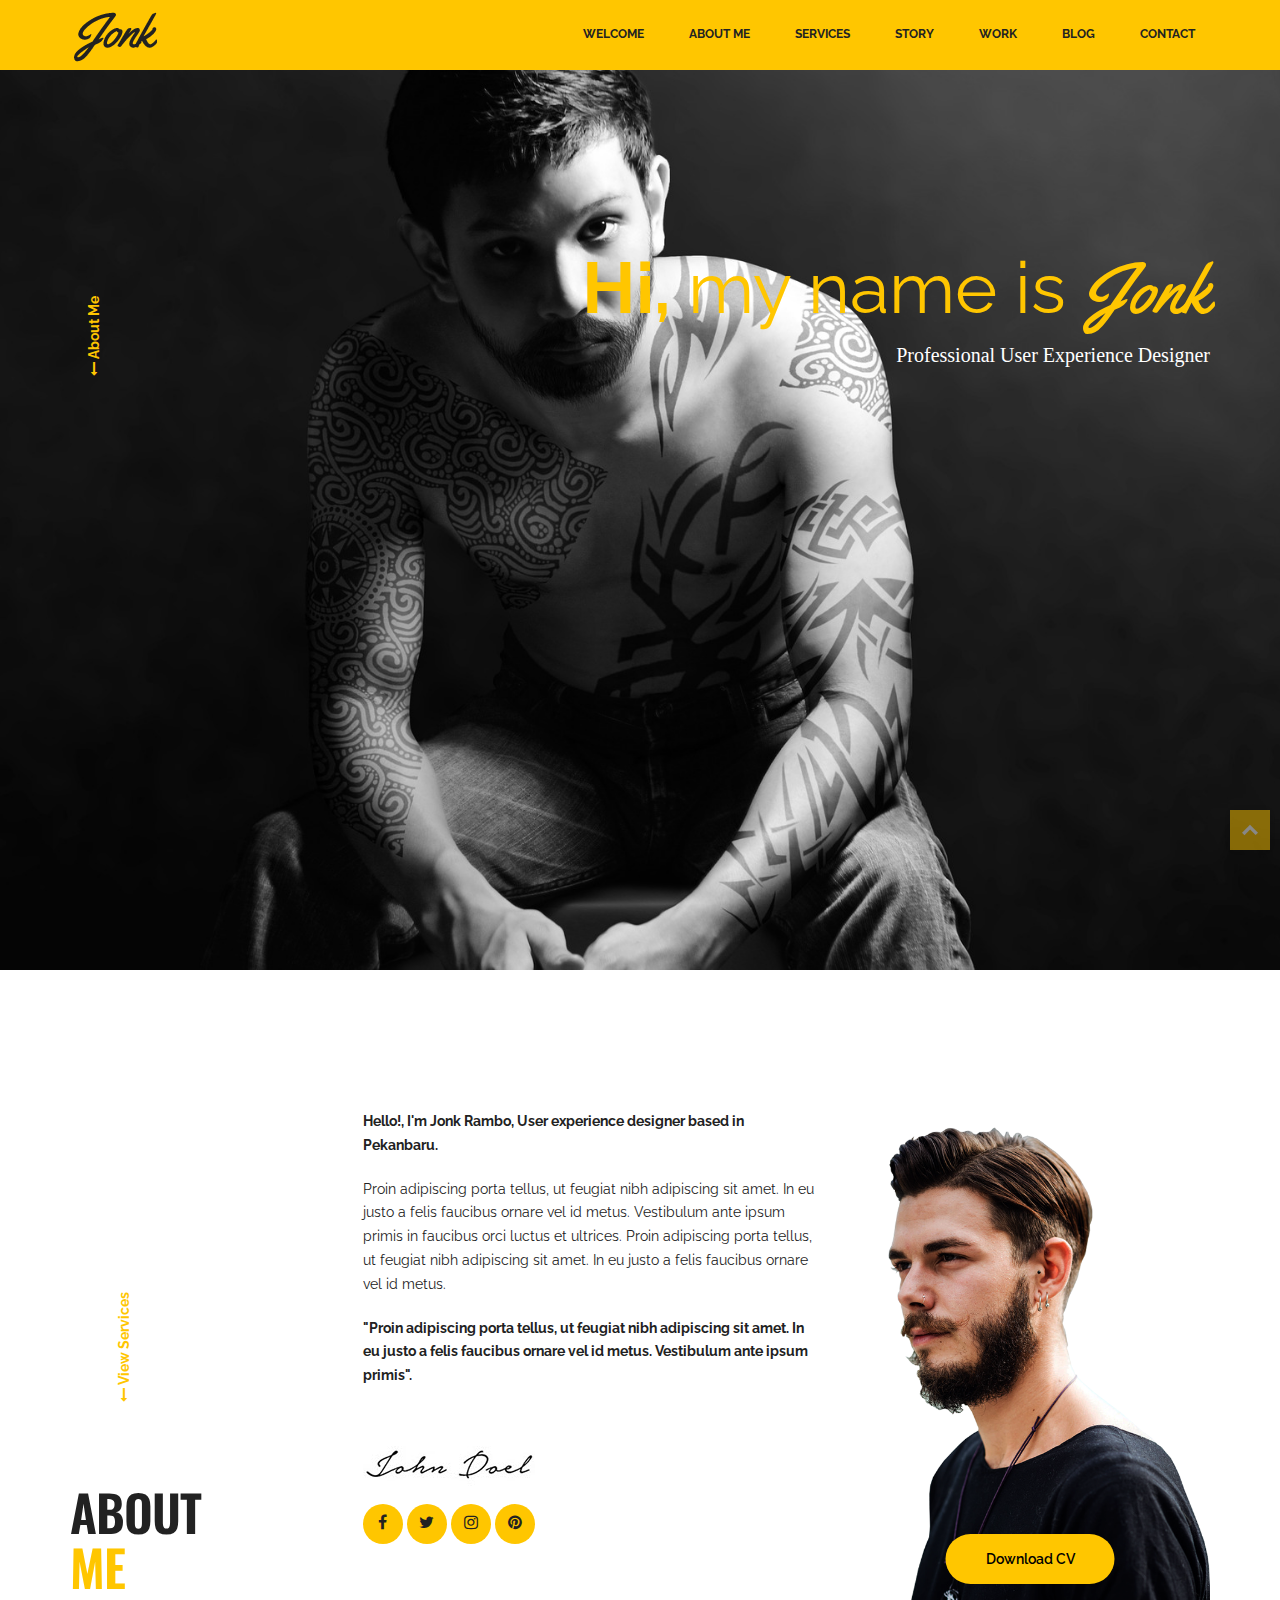
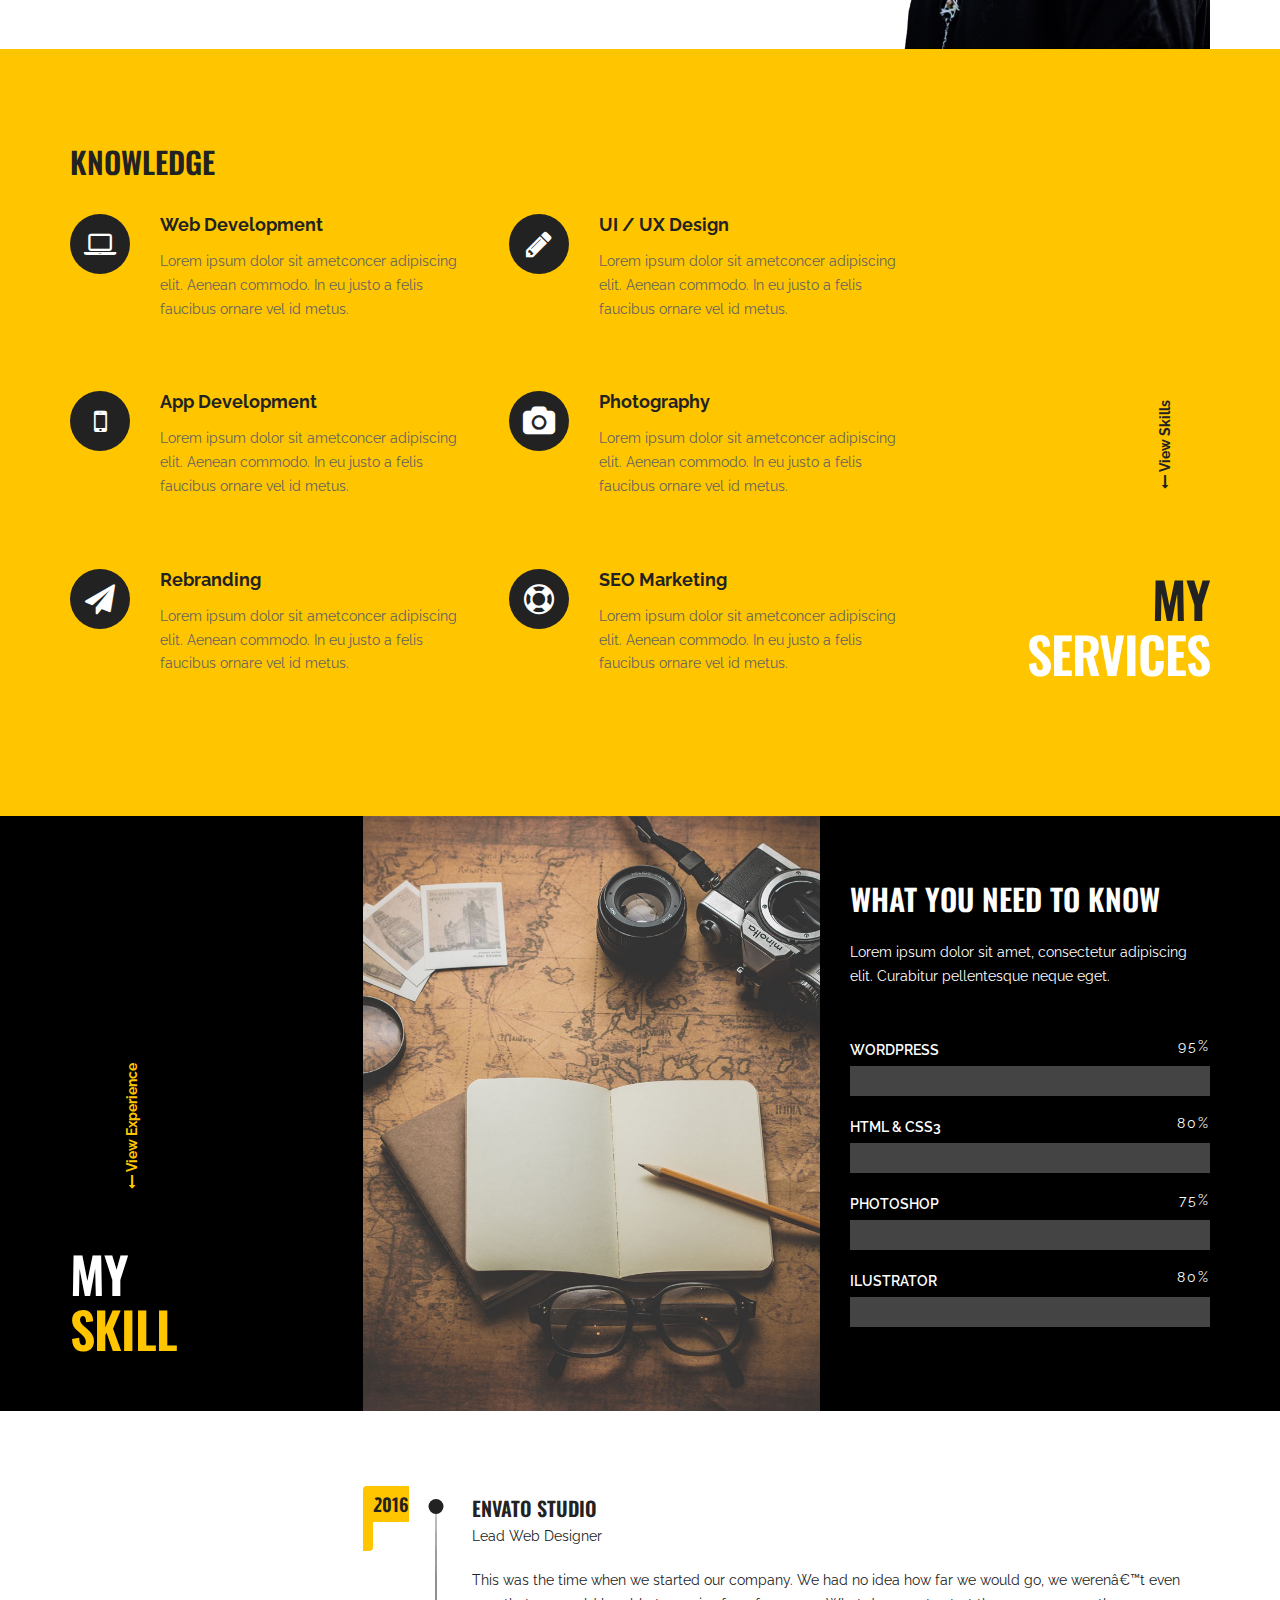
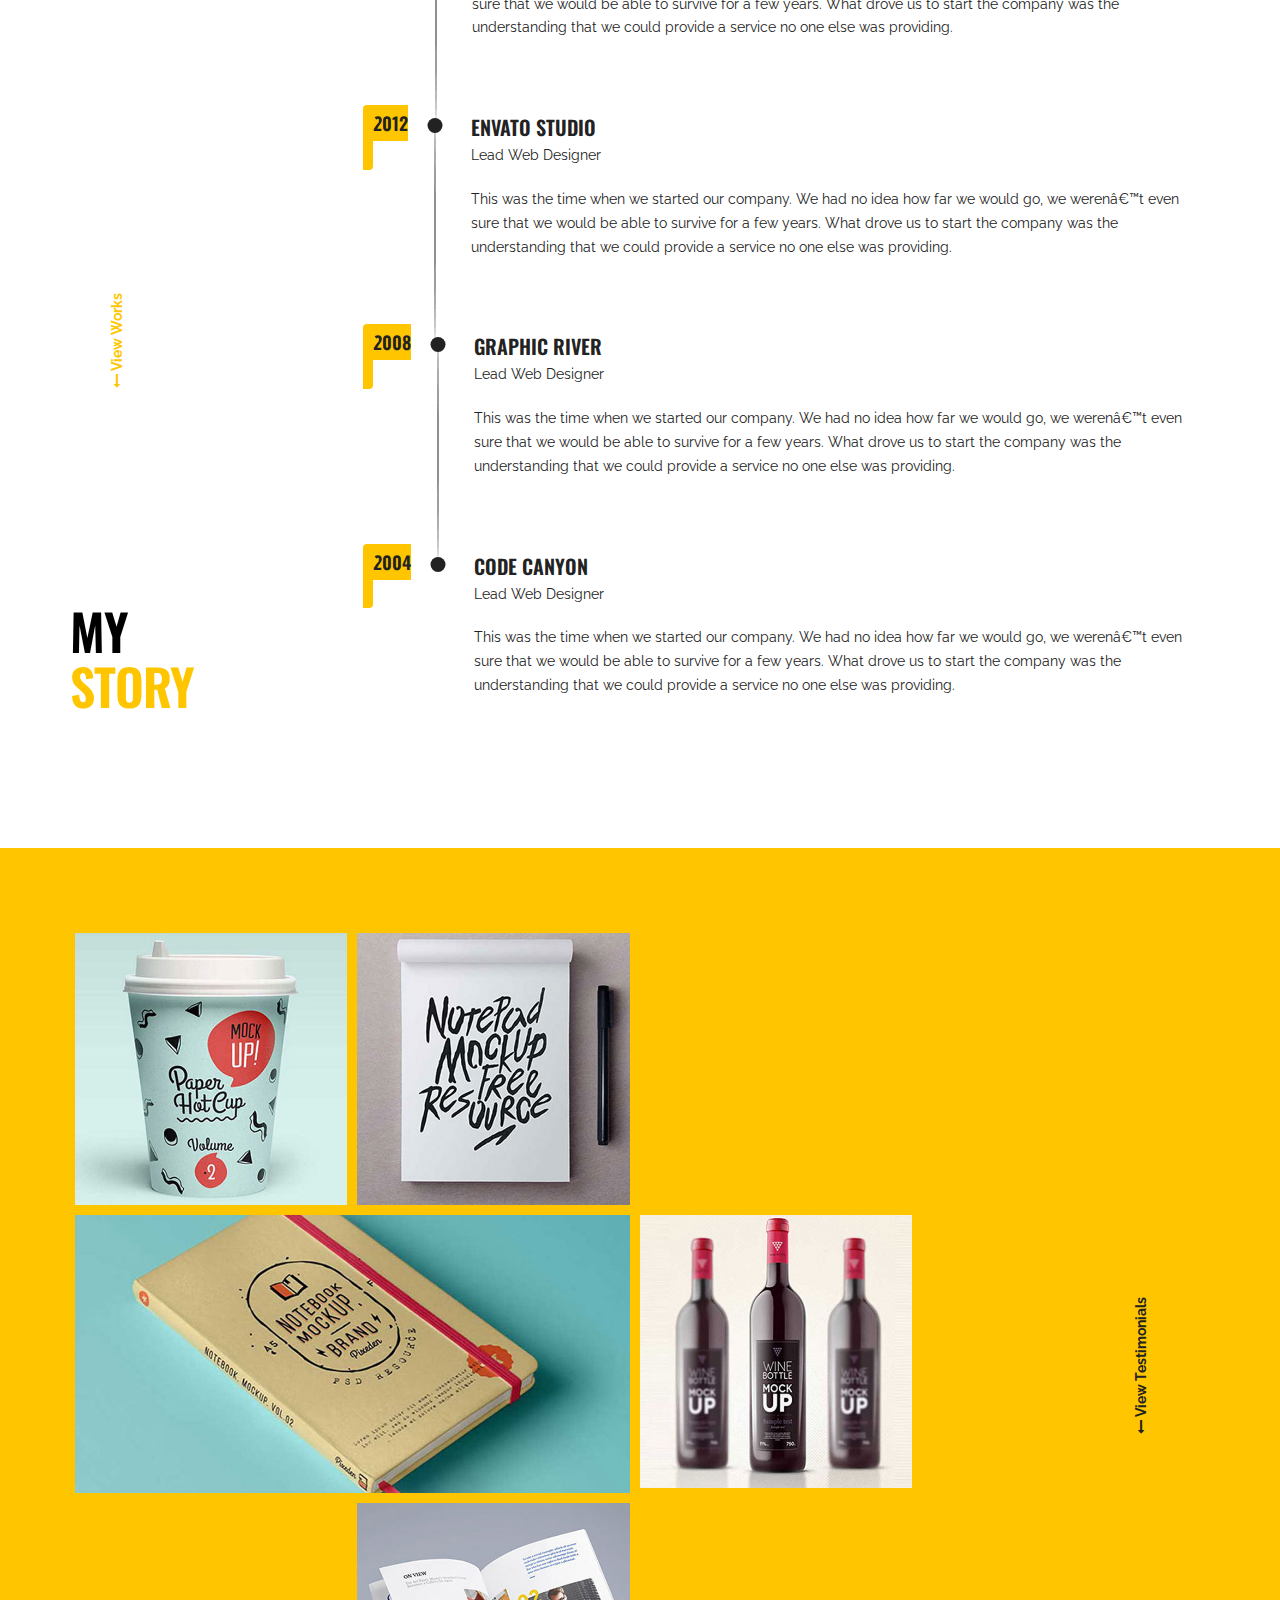
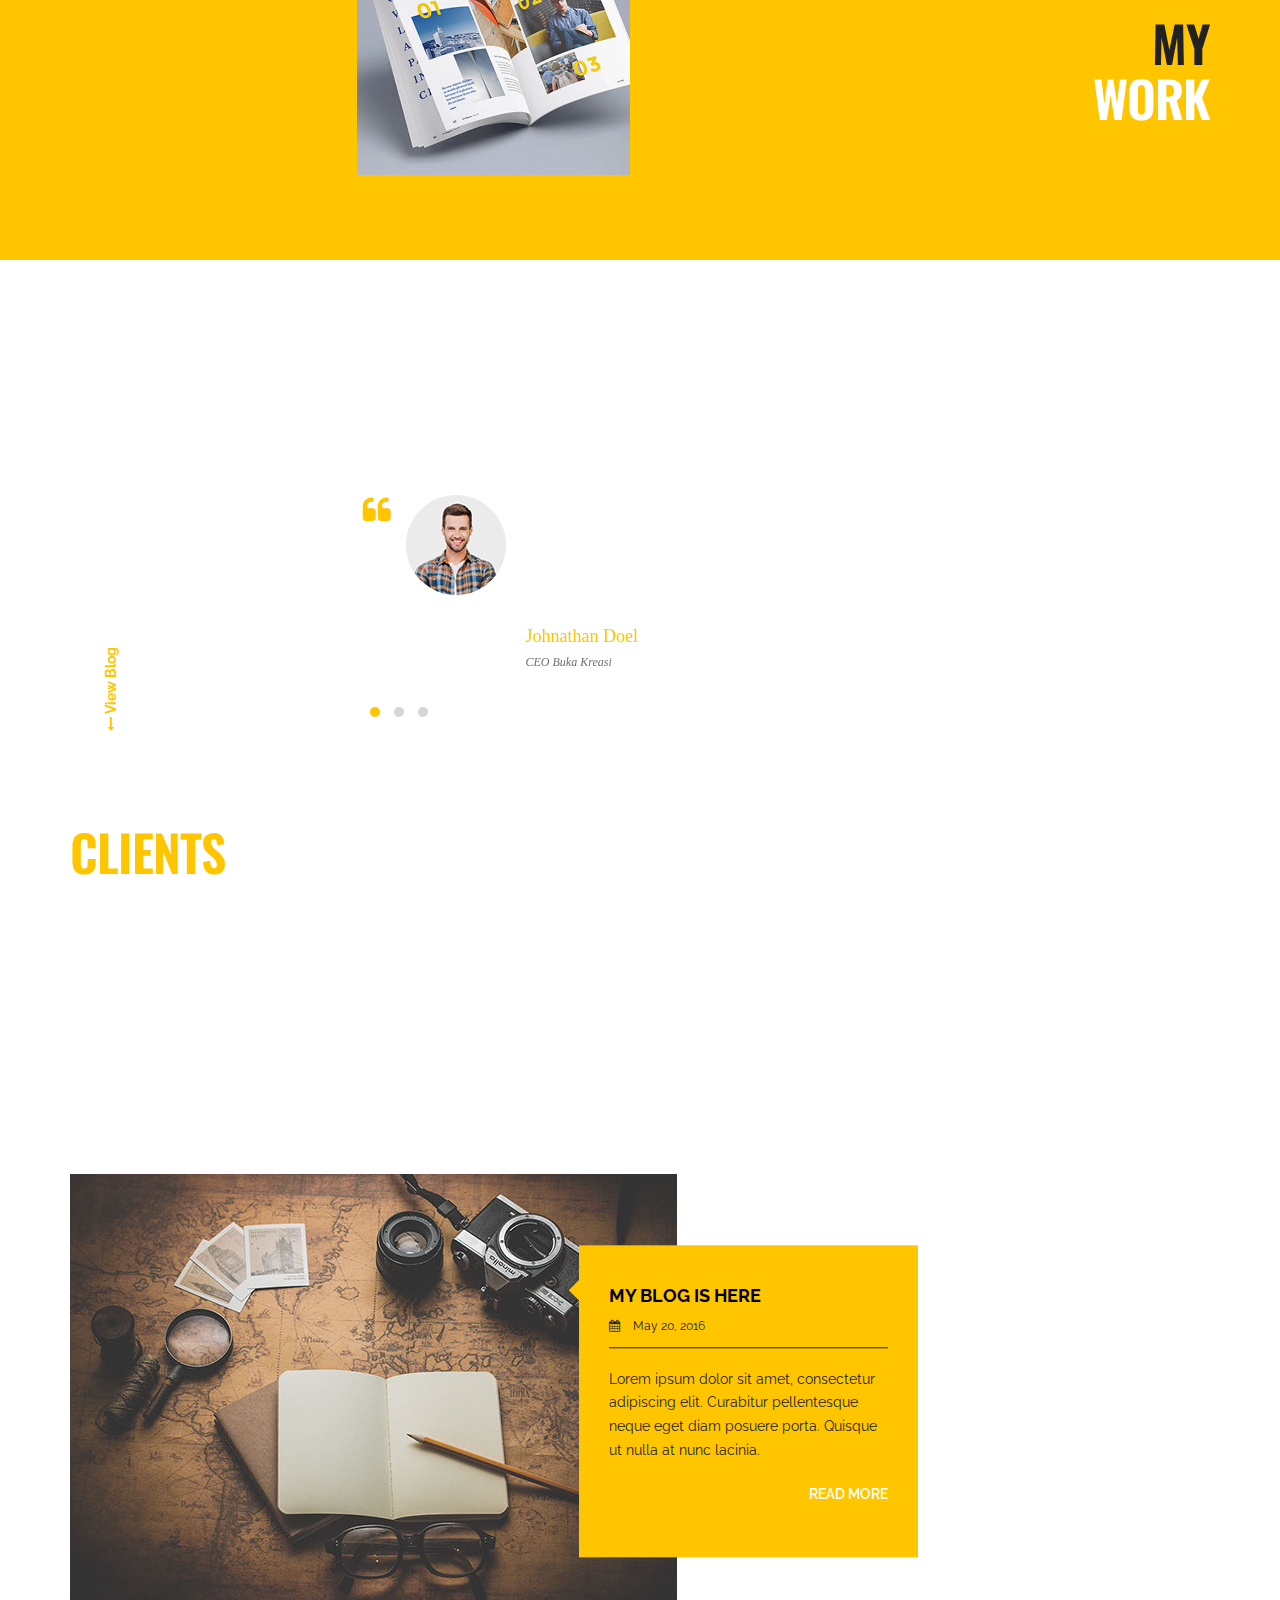
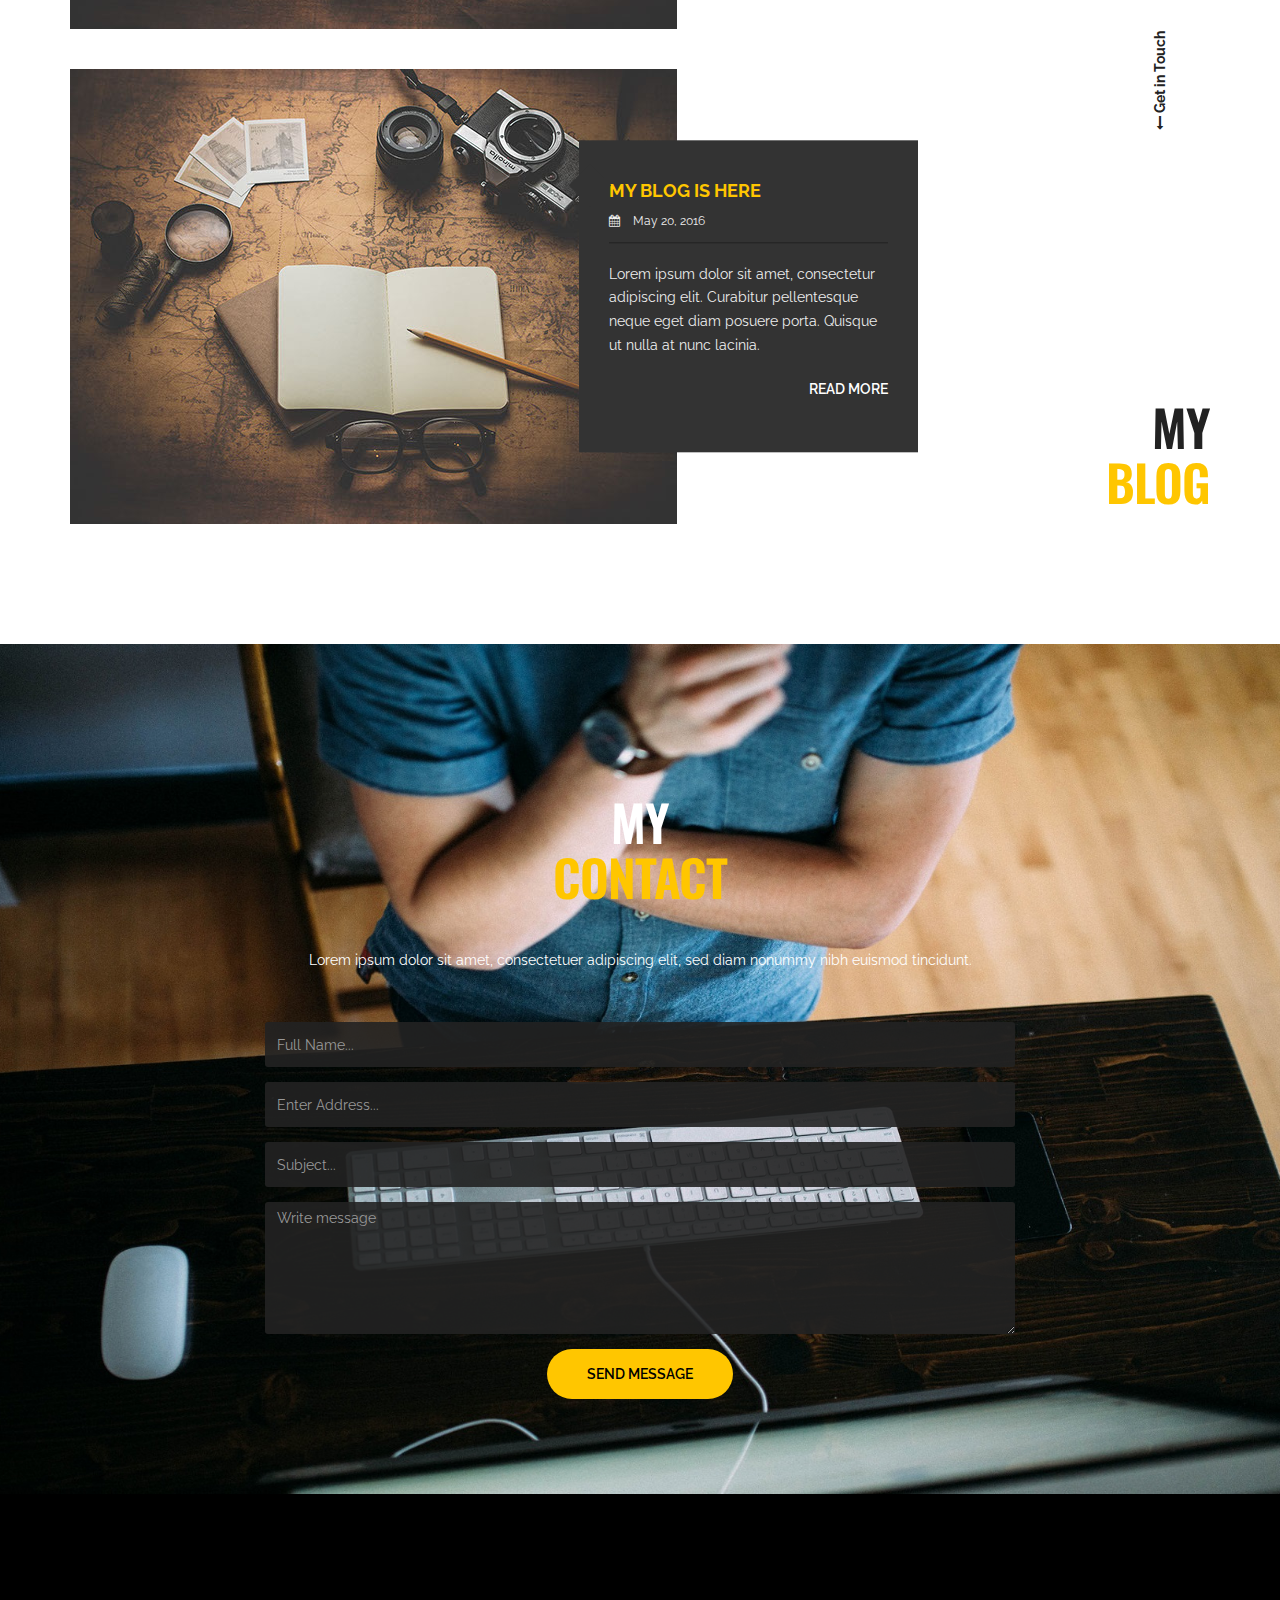
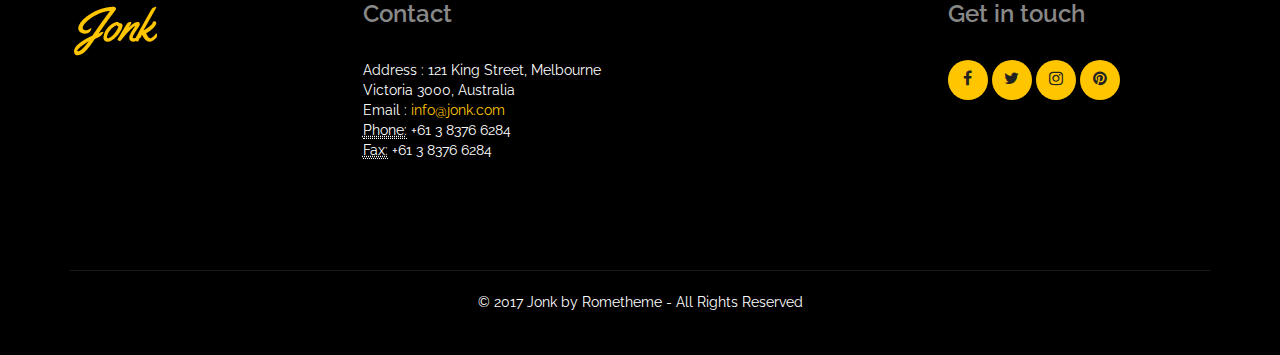
==== commit c64a2686: "mobile" ====
--- a/index.html
+++ b/index.html
@@ -37,7 +37,7 @@
 
 </head>
 
-<body>
+<body data-spy="scroll" data-target="#navbar">
 
 	<!-- LOAD PAGE -->
 	<div class="animationload">
@@ -67,7 +67,7 @@
 					</a>
 				</div>
 
-				<nav class="collapse navbar-collapse" id="bs-example-navbar-collapse-1" data-hover="dropdown" data-animations="fadeInDownNew fadeInRightNew fadeInUpNew fadeInLeftNew">
+				<nav class="collapse navbar-collapse" id="navbar" data-hover="dropdown" data-animations="fadeInDownNew fadeInRightNew fadeInUpNew fadeInLeftNew">
 					<ul class="nav navbar-nav navbar-right">
 						<li> <a href="#home">WELCOME</a></li>
 						<li> <a href="#about">ABOUT ME</a></li>
@@ -88,7 +88,7 @@
 
  
 	<!-- JUMBOTRON -->
-	<div class="section headerV1">
+	<div id="home" class="section headerV1">
 		<div class="container">
 			<div class="row">
 				<div class="col-sm-12 col-md-12">
@@ -107,14 +107,14 @@
 	<div class="clearfix"></div>
 
 	<!-- ABOUT -->
-	<div class="section about p-bottom0 p-top50">
+	<div id="about" class="section about p-bottom0 p-top50">
 		<div class="container">
 
 			<div class="row eqHeight">
 				<div class="col-sm- col-md-3 col">
 					<div class="full-height-spacer">
 						<div class="side-link left">
-							<a href="#"><i class="fa fa-long-arrow-left"></i> View Services</a>
+							<a href="#services"><i class="fa fa-long-arrow-left"></i> View Services</a>
 						</div>
 						<div class="section-heading">ABOUT <span class="font__color-1">ME</span></div>
 					</div>
@@ -160,11 +160,9 @@
 			</div>
 		</div>
 	</div>
-
-	<div class="clearfix"></div>
 	 
 	<!-- KNOWLEDGE -->
-	<div class="section services bg-1">
+	<div id="services" class="section services bg-1">
 		<div class="container">
 			<div class="row eqHeight">
 				
@@ -250,7 +248,7 @@
 				<div class="col-sm-3 col-md-3">
 					<div class="full-height-spacer">
 						<div class="side-link right dark">
-							<a href="#"><i class="fa fa-long-arrow-left"></i> View Skills</a>
+							<a href="#skill"><i class="fa fa-long-arrow-left"></i> View Skills</a>
 						</div>
 						<div class="section-heading text-right">MY <span class="font__color-white">SERVICES</span></div>
 					</div>
@@ -261,13 +259,13 @@
 	</div>
 
 	<!-- SKILL -->
-	<div class="section project bg-2 p-bottom0">
+	<div id="skill" class="section project bg-2 p-bottom0">
 		<div class="container">
 			<div class="row eqHeight">
 				<div class="col-sm-3 col-md-3">
 					<div class="full-height-spacer">
 						<div class="side-link left">
-							<a href="#"><i class="fa fa-long-arrow-left"></i> View Experience</a>
+							<a href="#story"><i class="fa fa-long-arrow-left"></i> View Experience</a>
 						</div>
 						<div class="section-heading font__color-white">MY <span class="font__color-1">SKILL</span></div>
 					</div>
@@ -324,14 +322,14 @@
 	</div>
 
 	<!-- STORY--> 
-	<div class="section testimony">
+	<div id="story" class="section story">
 		<div class="container">
 			
 			<div class="row eqHeight">
 				<div class="col-sm-3 col-md-3">
 					<div class="full-height-spacer">
 						<div class="side-link left">
-							<a href="#"><i class="fa fa-long-arrow-left"></i> View Works</a>
+							<a href="#work"><i class="fa fa-long-arrow-left"></i> View Works</a>
 						</div>
 						<div class="section-heading font__color-2">MY <span class="font__color-1">STORY</span></div>
 					</div>
@@ -385,16 +383,51 @@
 		</div>	 	
 	</div>	 	
 
+	<!-- PROJECT --> 
+	<div id="work" class="section project bg-1">
+		<div class="container">
+			
+			<div class="row eqHeight">
+				<div class="col-sm-9 col-md-9">
+					<div class="row gallery-work">
+						<div class="col-sm-4 col-md-4">
+							<a href="single-portfolio.html"><img src="images/portfolio-1b.jpg" alt="" class="img-responsive"></a>
+						</div>
+						<div class="col-sm-4 col-md-4">
+							<a href="single-portfolio.html"><img src="images/portfolio-2b.jpg" alt="" class="img-responsive"></a>
+						</div>
+						<div class="col-sm-8 col-md-8">
+							<a href="single-work-image.html"><img src="images/portfolio-3b.jpg" alt="" class="img-responsive"></a>
+						</div>
+						<div class="col-sm-4 col-md-4">
+							<a href="single-portfolio.html"><img src="images/portfolio-4b.jpg" alt="" class="img-responsive"></a>
+						</div>
+						<div class="col-sm-4 col-md-4 col-md-offset-4">
+							<a href="single-portfolio.html"><img src="images/portfolio-5b.jpg" alt="" class="img-responsive"></a>
+						</div>
+					</div>
+				</div>
+				<div class="col-sm-3 col-md-3">
+					<div class="full-height-spacer">
+						<div class="side-link right dark">
+							<a href="#testimonial"><i class="fa fa-long-arrow-left"></i> View Testimonials</a>
+						</div>
+						<div class="section-heading text-right">MY <span class="font__color-white">WORK</span></div>
+					</div>
+				</div>
+			</div>
+		</div>
+	</div>
 
 	<!-- TESTIMONIALS --> 
-	<div class="section testimony bgtestimony">
+	<div id="testimonial" class="section testimony bgtestimony">
 		<div class="container">
 			
 			<div class="row eqHeight">
 				<div class="col-sm-3 col-md-3">
 					<div class="full-height-spacer">
 						<div class="side-link left">
-							<a href="#"><i class="fa fa-long-arrow-left"></i> View Blog</a>
+							<a href="#blog"><i class="fa fa-long-arrow-left"></i> View Blog</a>
 						</div>
 						<div class="section-heading">MY <span class="font__color-1">CLIENTS</span></div>
 					</div>
@@ -453,22 +486,22 @@
 					<div class="spacer-50"></div>
 					
 					<div class="row">
-						<div class="col-sm-3 col-md-3">
+						<div class="col-xs-6 col-sm-3 col-md-3">
 							<div class="client-img">
 								<a href="#"><img src="images/client-1.png" alt=""></a>
 							</div>
 						</div>
-						<div class="col-sm-3 col-md-3">
+						<div class="col-xs-6 col-sm-3 col-md-3">
 							<div class="client-img">
 								<a href="#"><img src="images/client-2.png" alt=""></a>
 							</div>
 						</div>
-						<div class="col-sm-3 col-md-3">
+						<div class="col-xs-6 col-sm-3 col-md-3">
 							<div class="client-img">
 								<a href="#"><img src="images/client-3.png" alt=""></a>
 							</div>
 						</div>
-						<div class="col-sm-3 col-md-3">
+						<div class="col-xs-6 col-sm-3 col-md-3">
 							<div class="client-img">
 								<a href="#"><img src="images/client-4.png" alt=""></a>
 							</div>
@@ -482,7 +515,7 @@
 	</div>	
 
 	<!-- BLOG -->
-	<div class="section blog">
+	<div id="blog" class="section blog">
 		<div class="container">
 			<div class="row eqHeight">
 				
@@ -523,9 +556,9 @@
 				<div class="col-sm-3 col-md-3">
 					<div class="full-height-spacer">
 						<div class="side-link right dark">
-							<a href="#"><i class="fa fa-long-arrow-left"></i> Get in Touch</a>
-						</div>
-						<div class="section-heading text-right">MY <span class="font__color-white">BLOG</span></div>
+							<a href="#contact"><i class="fa fa-long-arrow-left"></i> Get in Touch</a>
+						</div>
+						<div class="section-heading text-right">MY <span class="font__color-1">BLOG</span></div>
 					</div>
 				</div>
 			</div>
@@ -571,7 +604,6 @@
 			</div>
 		</div>
 	</div>
-
 
 	<!-- FOOTER SECTION -->
 	<div class="footer">
--- a/css/style.css
+++ b/css/style.css
@@ -1178,12 +1178,10 @@
 .eqHeight {
   display: flex;
   flex-wrap: wrap; }
-  .eqHeight > [class^="col-"],
-  .eqHeight > [class*=" col-"],
-  .eqHeight [class*='col-'],
-  .eqHeight [class*=" col-"] {
-    /*background-color: red;*/ }
-
+
+@media (max-width: 768px) {
+  .eqHeight {
+    display: inherit; } }
 .eqHeight2 {
   display: table; }
   .eqHeight2 .col {
@@ -1600,6 +1598,12 @@
     display: block;
     content: "";
     clear: both; }
+  @media (max-width: 767px) {
+    .box-blog .body-content {
+      position: static;
+      width: 100%;
+      -webkit-transform: translateY(0);
+      transform: translateY(0); } }
 
 .list-blog > div:nth-child(odd) .body-content {
   background-color: #ffc600; }
@@ -1650,6 +1654,107 @@
         font-style: italic;
         font-weight: normal;
         display: block; }
+  @media (max-width: 767px) {
+    .box-testimony .media {
+      float: none;
+      margin: 20px auto; }
+    .box-testimony .quote-box {
+      margin-left: 0;
+      text-align: center; } }
+
+.gall .gal {
+  float: left;
+  position: relative;
+  width: 33.33333333%;
+  height: 50%;
+  overflow: hidden; }
+  .gall .gal a {
+    background-color: #000000;
+    display: block;
+    margin: 3px; }
+    .gall .gal a img {
+      width: 100%;
+      display: block;
+      margin-bottom: 0; }
+  .gall .gal:before {
+    content: '';
+    position: absolute;
+    background: url(../images/link.gif) center top no-repeat;
+    top: 40%;
+    left: 50%;
+    -webkit-transform: translate(-50%, -50%);
+    -ms-transform: translate(-50%, -50%);
+    transform: translate(-50%, -50%);
+    width: 50px;
+    height: 50px;
+    text-align: center;
+    z-index: 9;
+    color: #ffffff;
+    font-size: 30px;
+    opacity: 0;
+    -ms-filter: "progid:DXImageTransform.Microsoft.Alpha(Opacity=0)";
+    filter: alpha(opacity=0);
+    -webkit-transition: all ease .25s;
+    transition: all ease .25s; }
+  .gall .gal:hover img {
+    opacity: 0.3;
+    -ms-filter: "progid:DXImageTransform.Microsoft.Alpha(Opacity=30)";
+    filter: alpha(opacity=30); }
+  .gall .gal:hover:before {
+    top: 50%;
+    opacity: 1;
+    -ms-filter: "progid:DXImageTransform.Microsoft.Alpha(Opacity=100)";
+    filter: alpha(opacity=100); }
+.gall .gal--width2x {
+  width: 66.66666667%; }
+
+.gallery-work {
+  margin-right: 0px;
+  margin-left: 0px; }
+  .gallery-work > [class^="col-"],
+  .gallery-work > [class*=" col-"] {
+    padding: 5px; }
+    .gallery-work > [class^="col-"] a,
+    .gallery-work > [class*=" col-"] a {
+      background-color: #000000;
+      display: block; }
+      .gallery-work > [class^="col-"] a img,
+      .gallery-work > [class*=" col-"] a img {
+        width: 100%;
+        display: block;
+        margin-bottom: 0; }
+    .gallery-work > [class^="col-"]:before,
+    .gallery-work > [class*=" col-"]:before {
+      content: '';
+      position: absolute;
+      background: url(../images/link.gif) center top no-repeat;
+      top: 40%;
+      left: 50%;
+      -webkit-transform: translate(-50%, -50%);
+      -ms-transform: translate(-50%, -50%);
+      transform: translate(-50%, -50%);
+      width: 50px;
+      height: 50px;
+      text-align: center;
+      z-index: 9;
+      color: #ffffff;
+      font-size: 30px;
+      opacity: 0;
+      -ms-filter: "progid:DXImageTransform.Microsoft.Alpha(Opacity=0)";
+      filter: alpha(opacity=0);
+      -webkit-transition: all ease .25s;
+      transition: all ease .25s; }
+    .gallery-work > [class^="col-"]:hover img,
+    .gallery-work > [class*=" col-"]:hover img {
+      opacity: 0.3;
+      -ms-filter: "progid:DXImageTransform.Microsoft.Alpha(Opacity=30)";
+      filter: alpha(opacity=30); }
+    .gallery-work > [class^="col-"]:hover:before,
+    .gallery-work > [class*=" col-"]:hover:before {
+      top: 50%;
+      opacity: 1;
+      -ms-filter: "progid:DXImageTransform.Microsoft.Alpha(Opacity=100)";
+      filter: alpha(opacity=100); }
 
 /**
  * 4. - LOGO & NAVIGATION
@@ -2449,6 +2554,12 @@
   float: left;
   margin-right: 15px; }
 
+@media (max-width: 767px) {
+  .section-heading-2 {
+    text-align: center; }
+
+  .testimony .owl-theme .owl-controls {
+    text-align: center; } }
 /* 6.11 - 404 Page */
 .title-404 {
   font-size: 5em;
@@ -2475,7 +2586,7 @@
   background-color: #000000;
   color: #ffffff; }
   .footer > .container {
-    padding: 80px 0 0 0; }
+    padding-top: 80px; }
   .footer .footer-item .logo-bottom {
     margin-top: 20px;
     margin-bottom: 20px; }
@@ -2597,34 +2708,7 @@
  * 8. - RESPONSIVE
  * -----------------------------------------------------------------------------
  */
-@media (max-width: 1200px) {
-  .list-services > .col-md-4:nth-child(3n+1) {
-    clear: both; } }
 @media (max-width: 1024px) {
-  .slides-navigation a.prev {
-    left: -20px; }
-
-  .slides-navigation a.next {
-    right: -20px; }
-
-  .testimony .owl-nav .owl-prev {
-    left: -20px; }
-
-  .testimony .owl-nav .owl-next {
-    right: -20px; }
-
-  .header-1 .navbar-nav:after {
-    display: none;
-    content: none; }
-
-  #caro-project .owl-nav .owl-prev,
-  #owl-testimony .owl-nav .owl-prev {
-    left: -20px; }
-
-  #caro-project .owl-nav .owl-next,
-  #owl-testimony .owl-nav .owl-next {
-    right: -20px; }
-
   .nav > li > a {
     padding: 10px 10px; } }
 @media (max-width: 768px) {
@@ -2632,68 +2716,21 @@
     clear: left;
     float: right; }
 
-  .topbar {
-    height: auto; }
-
-  .topbar-left {
-    text-align: center; }
-
-  .topbar-right {
-    text-align: center !important; }
-
-  .topbar-menu, .topbar-sosmed {
-    margin-left: 0;
-    margin-bottom: 0; }
-
   .nav > li > a {
     padding: 10px 6px; }
 
-  /*.navbar-main .dropdown-menu > li a{
-  	color: #333333;
-  }*/
-  .box-icon-1 .icon {
-    clear: left;
-    display: block;
-    width: 100%;
-    text-align: center; }
-  .box-icon-1 .body-content {
-    text-align: center;
-    margin-left: 0; }
-
-  .container-nav .btn-orange-cta {
-    position: absolute;
-    right: 10px;
-    top: 0; }
-
-  .wrap-caption {
-    width: 100%; }
-    .wrap-caption.center, .wrap-caption.right {
-      width: 100%; }
-
-  .box-team .box-image, .box-team .body-content {
-    width: 100%; }
-
-  .btn-sidebar.btn, .btn-sidebar.btn-primary, .btn-sidebar.btn-secondary, .btn-sidebar.btn-primary, .btn-sidebar.btn-secondary {
-    padding: 15px 25px; }
-
-  .about-img {
-    min-height: initial; }
-    .about-img .about-img-top {
-      position: relative;
-      width: 100%;
-      bottom: 0;
-      transform: translateY(0);
-      border: 0; }
-    .about-img .about-img-bottom {
-      position: relative;
-      width: 100%; } }
+  .jumbotron {
+    padding: 40px 0; }
+    .jumbotron .type-headings {
+      font-size: 24px; }
+
+  .side-link {
+    display: none; }
+
+  .full-height-spacer .section-heading {
+    position: static;
+    margin-bottom: 20px; } }
 @media (max-width: 767px) {
-  .topbar {
-    display: none; }
-
-  .header-1 .navbar-nav:after {
-    content: none; }
-
   .navbar-main {
     background-color: #ffffff;
     position: fixed;
@@ -2714,61 +2751,9 @@
     .navbar-main .dropdown-menu > li a {
       color: #222222; }
     .navbar-main .nav > li > a {
-      padding: 10px 25px; } }
-@media (max-width: 479px) {
-  .contact-info {
-    clear: right;
-    width: 100%;
-    display: none; }
-    .contact-info > div {
-      display: block;
-      margin-right: 0px; }
-
-  /*.topbar-logo{
-  	.btn-cta{
-  	    clear: right;
-  		position: relative;
-  	 	transform: translateY(78px);
-  		z-index: 4;
-  	}
-  }*/
-  .bos-quote .bos-photo {
-    clear: left;
-    display: block;
-    width: auto;
-    margin-bottom: 20px; }
-  .bos-quote .bos-text {
-    clear: left;
-    display: block;
-    margin-left: 0; }
-
-  h2, .banner-page .title-page, .banner-page .title-page {
-    font-size: 2em; }
-
-  .box-partner .item .box-image {
-    clear: left;
-    width: auto; }
-
-  .box-partner .item .box-info {
-    clear: left;
-    width: auto;
-    margin-left: 0; }
-
-  .career-tabs .nav-tabs > li {
-    width: 100%;
-    clear: left; }
-
-  .testimonial-1 .media {
-    clear: both;
-    display: block;
-    max-width: 300px;
-    margin-bottom: 40px;
-    margin-right: 0; }
-  .testimonial-1 .body {
-    clear: both;
-    display: block; }
-
-  .cta .cta-info {
-    width: 100%; } }
+      padding: 10px 25px; }
+
+  .quote-left {
+    display: none; } }
 
 /*# sourceMappingURL=style.css.map */
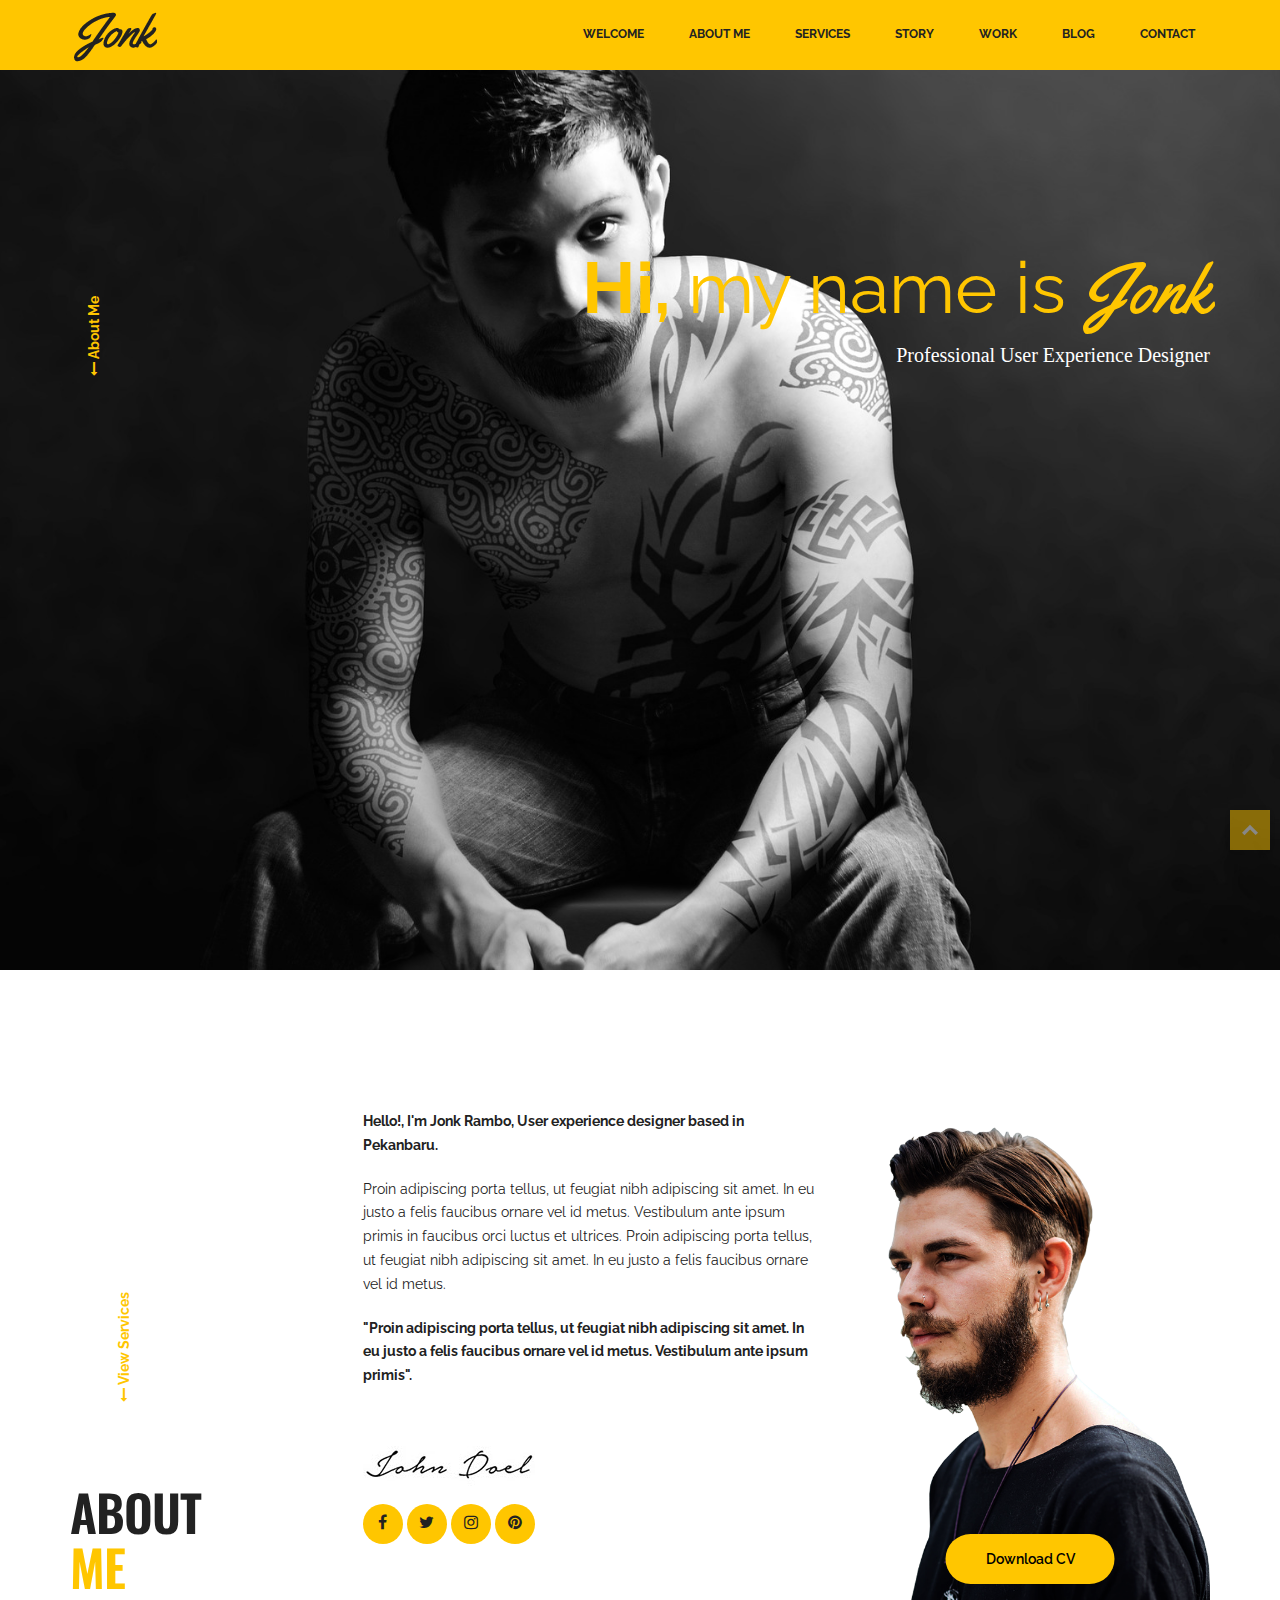
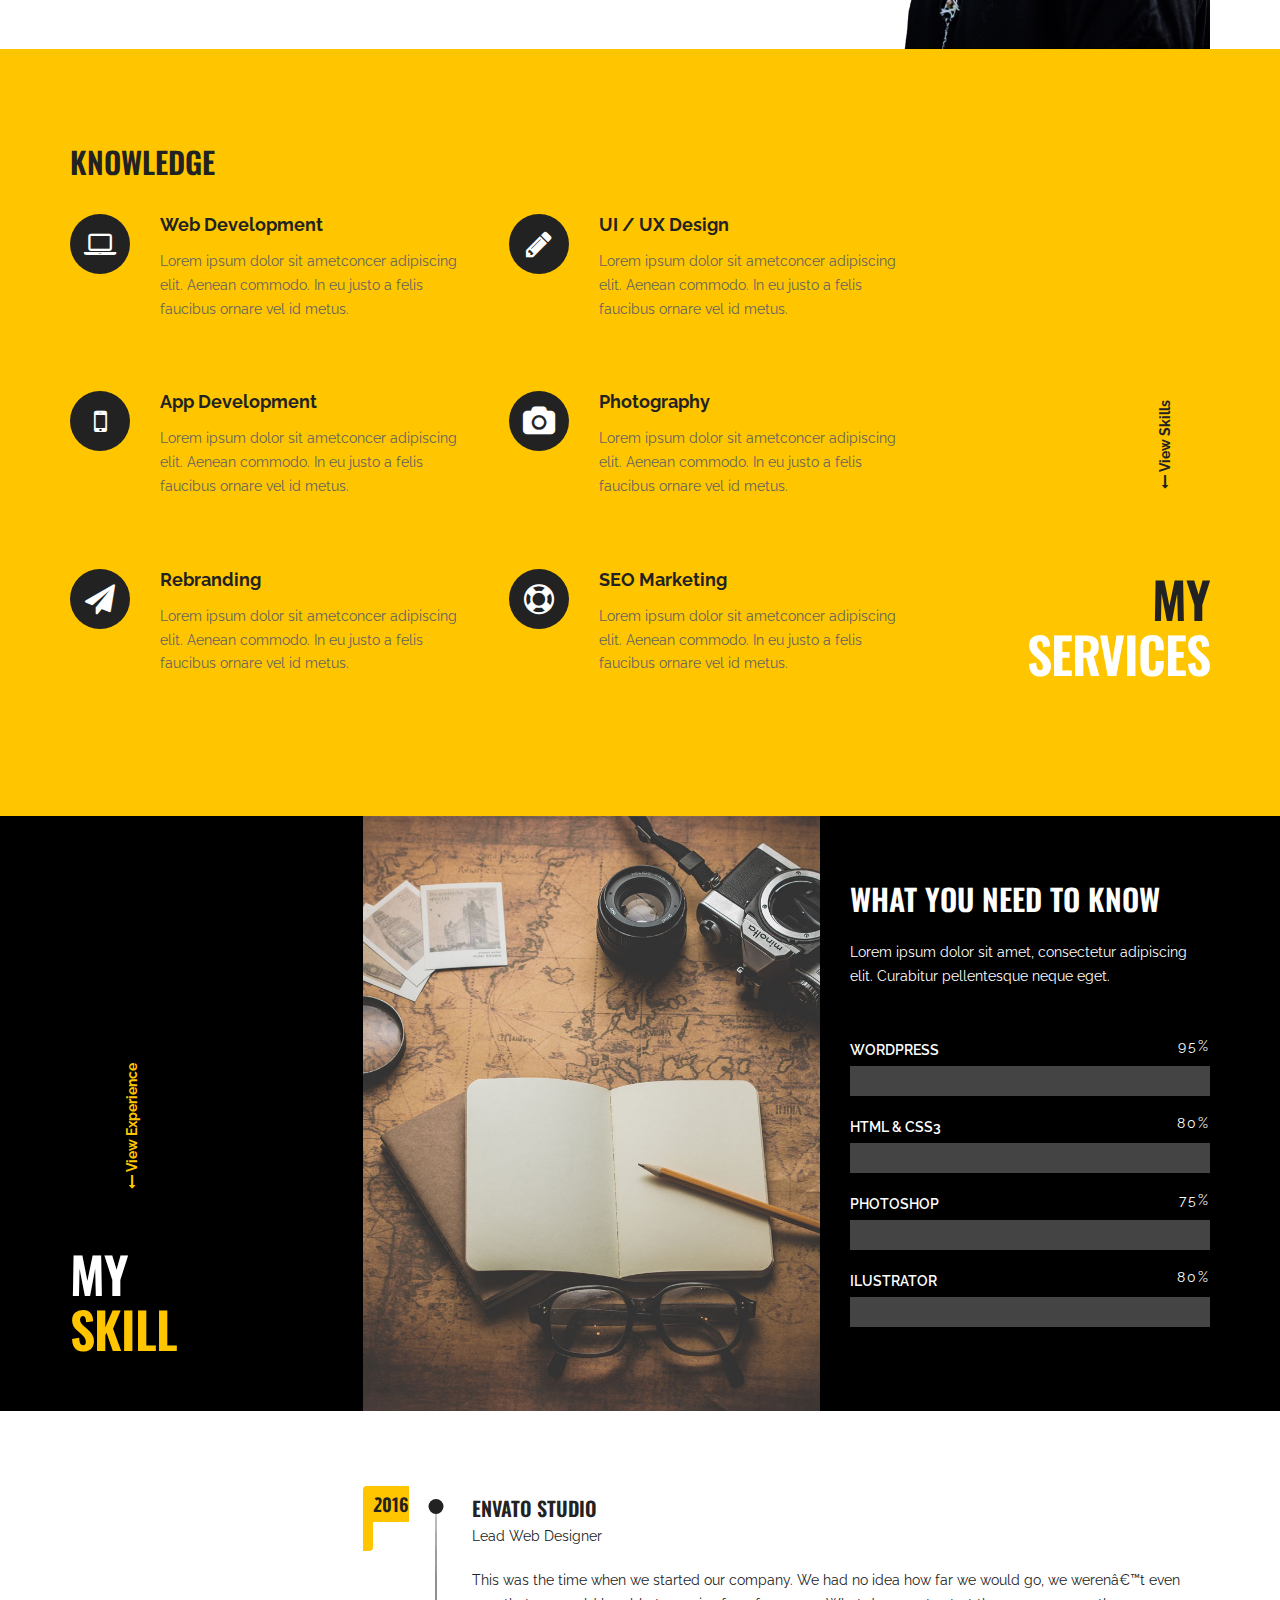
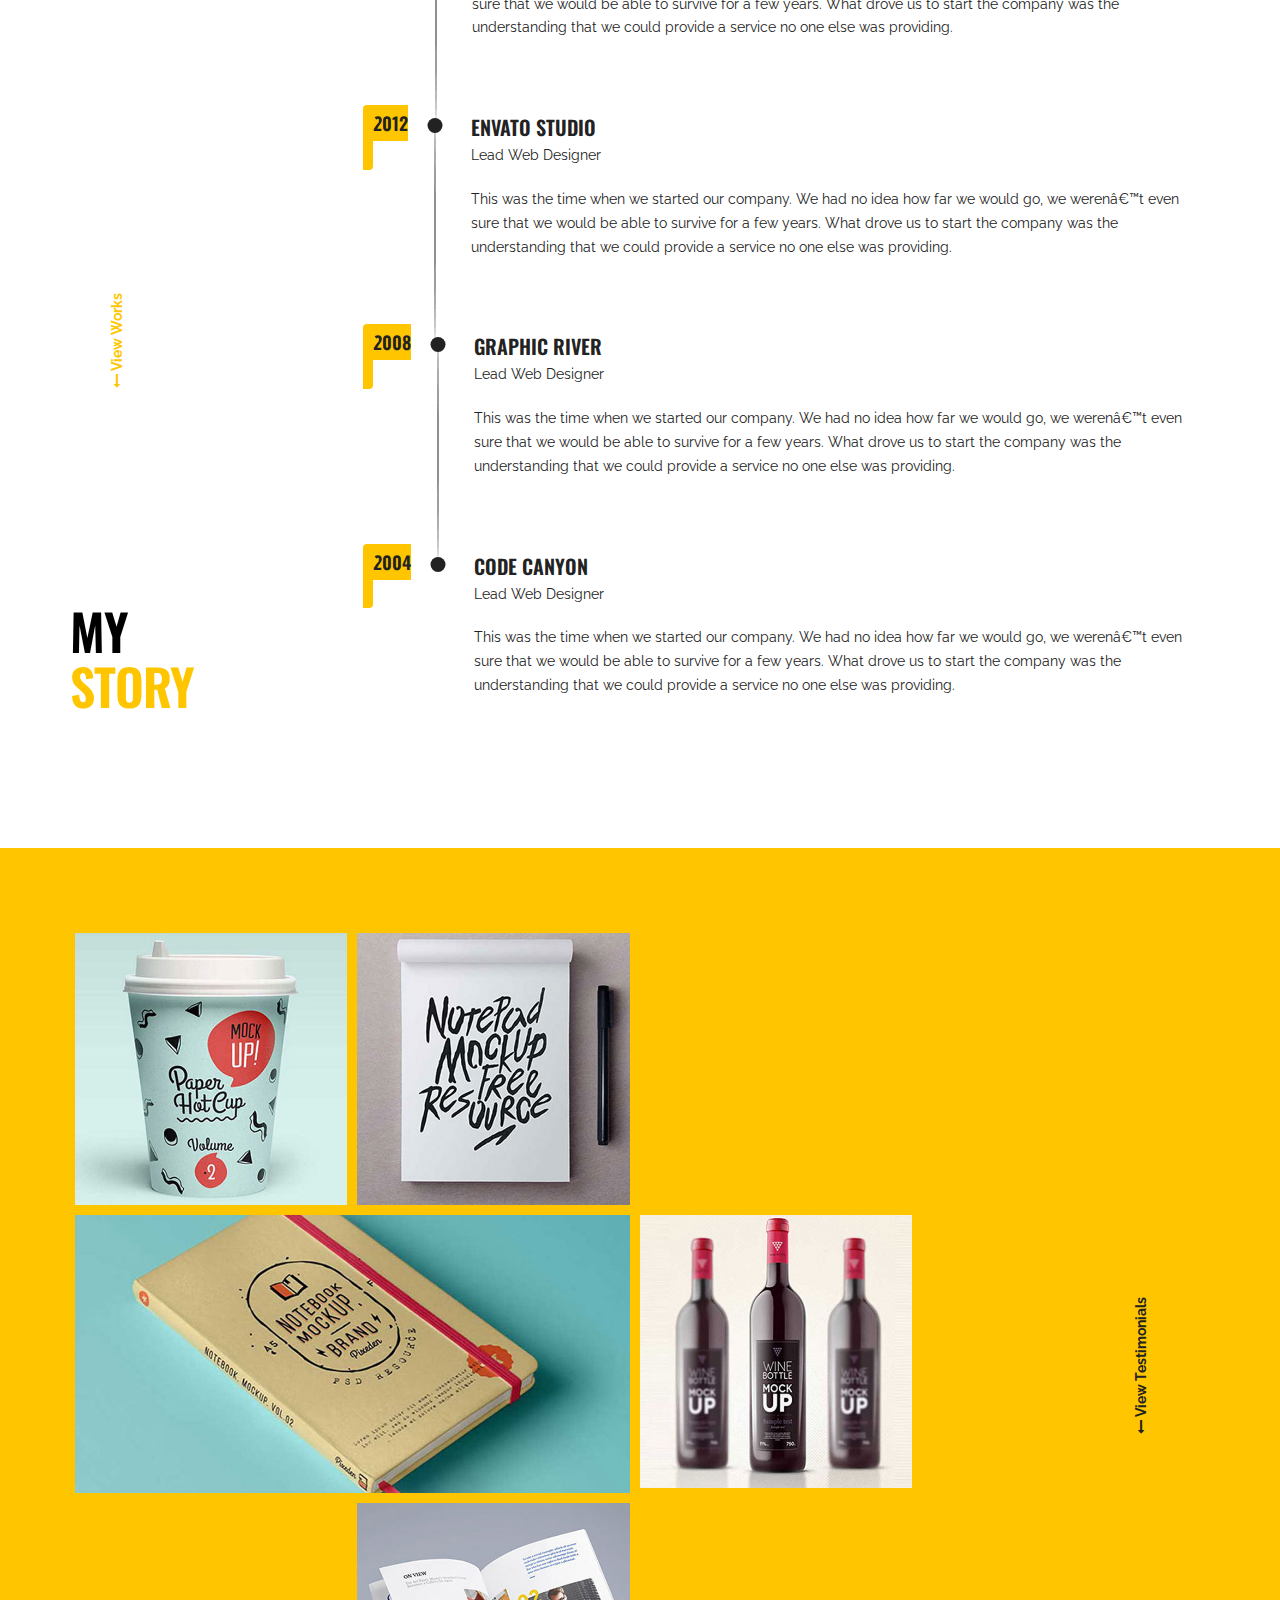
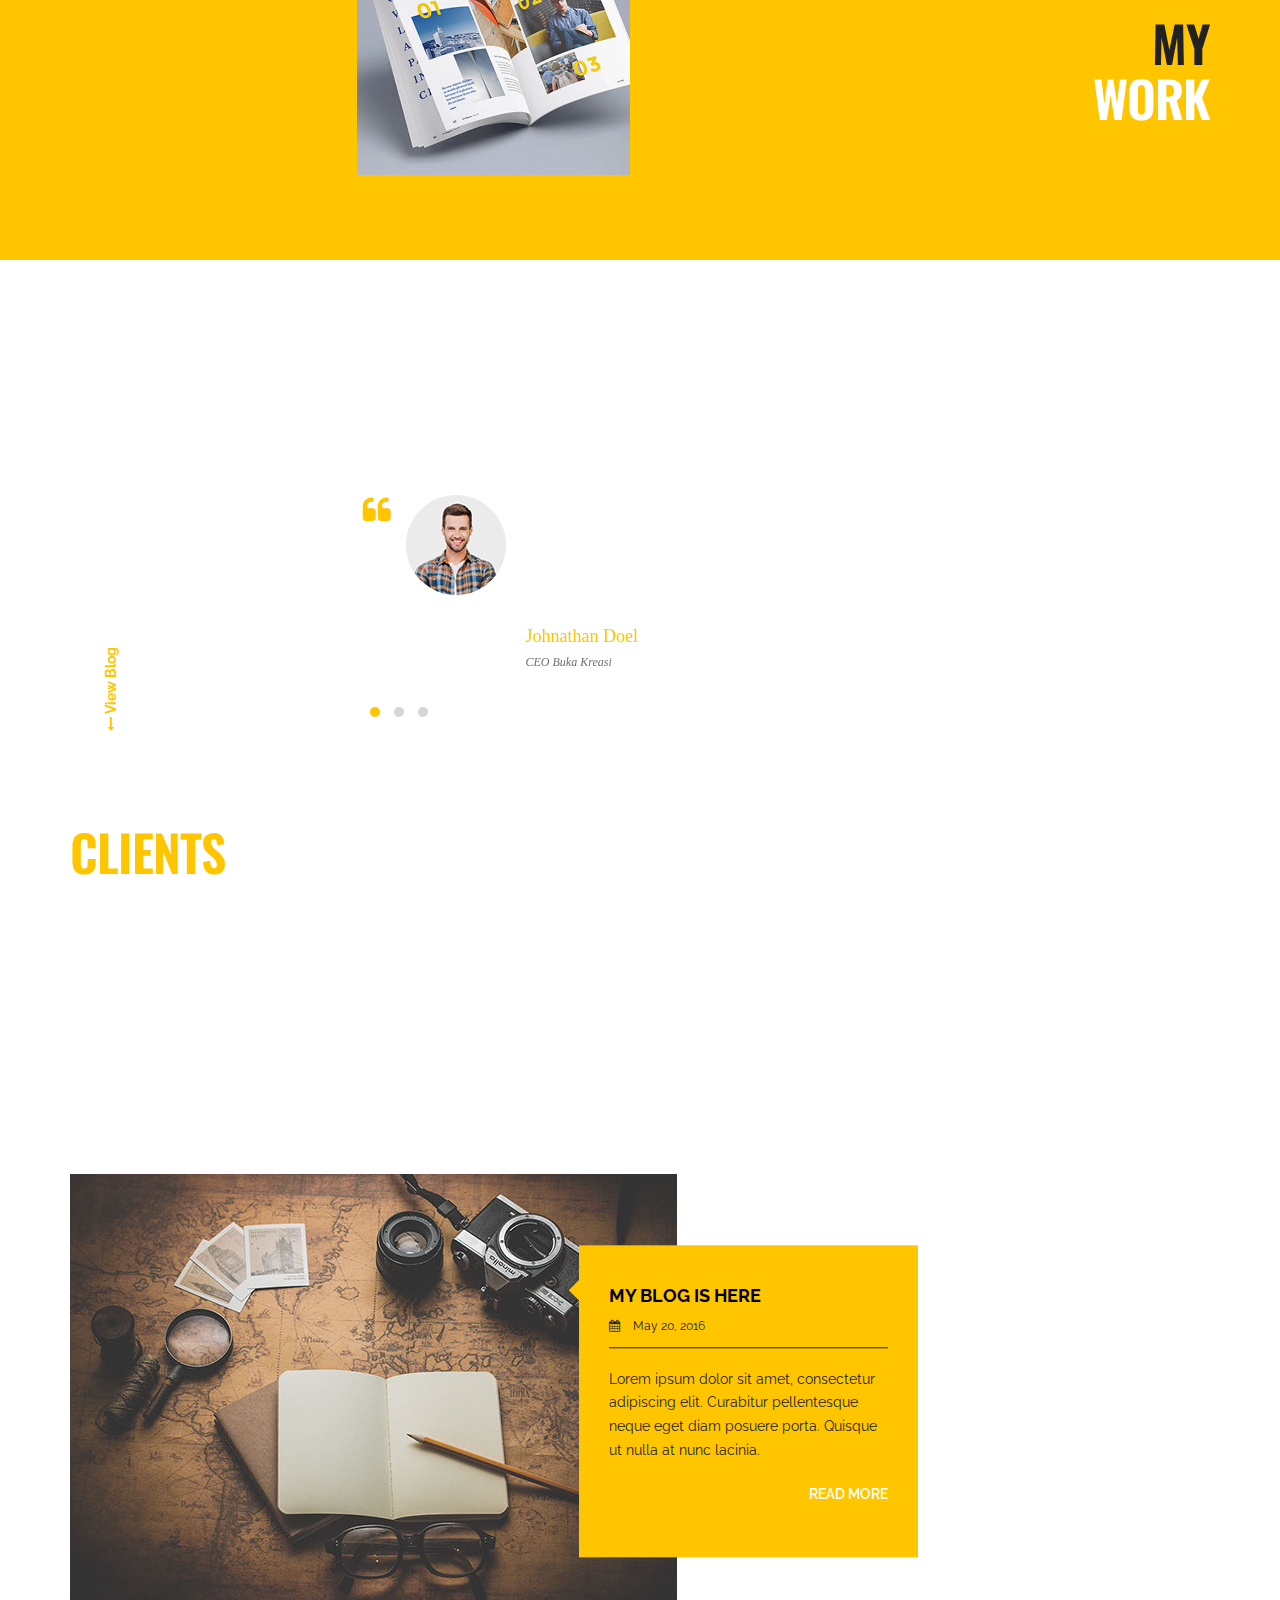
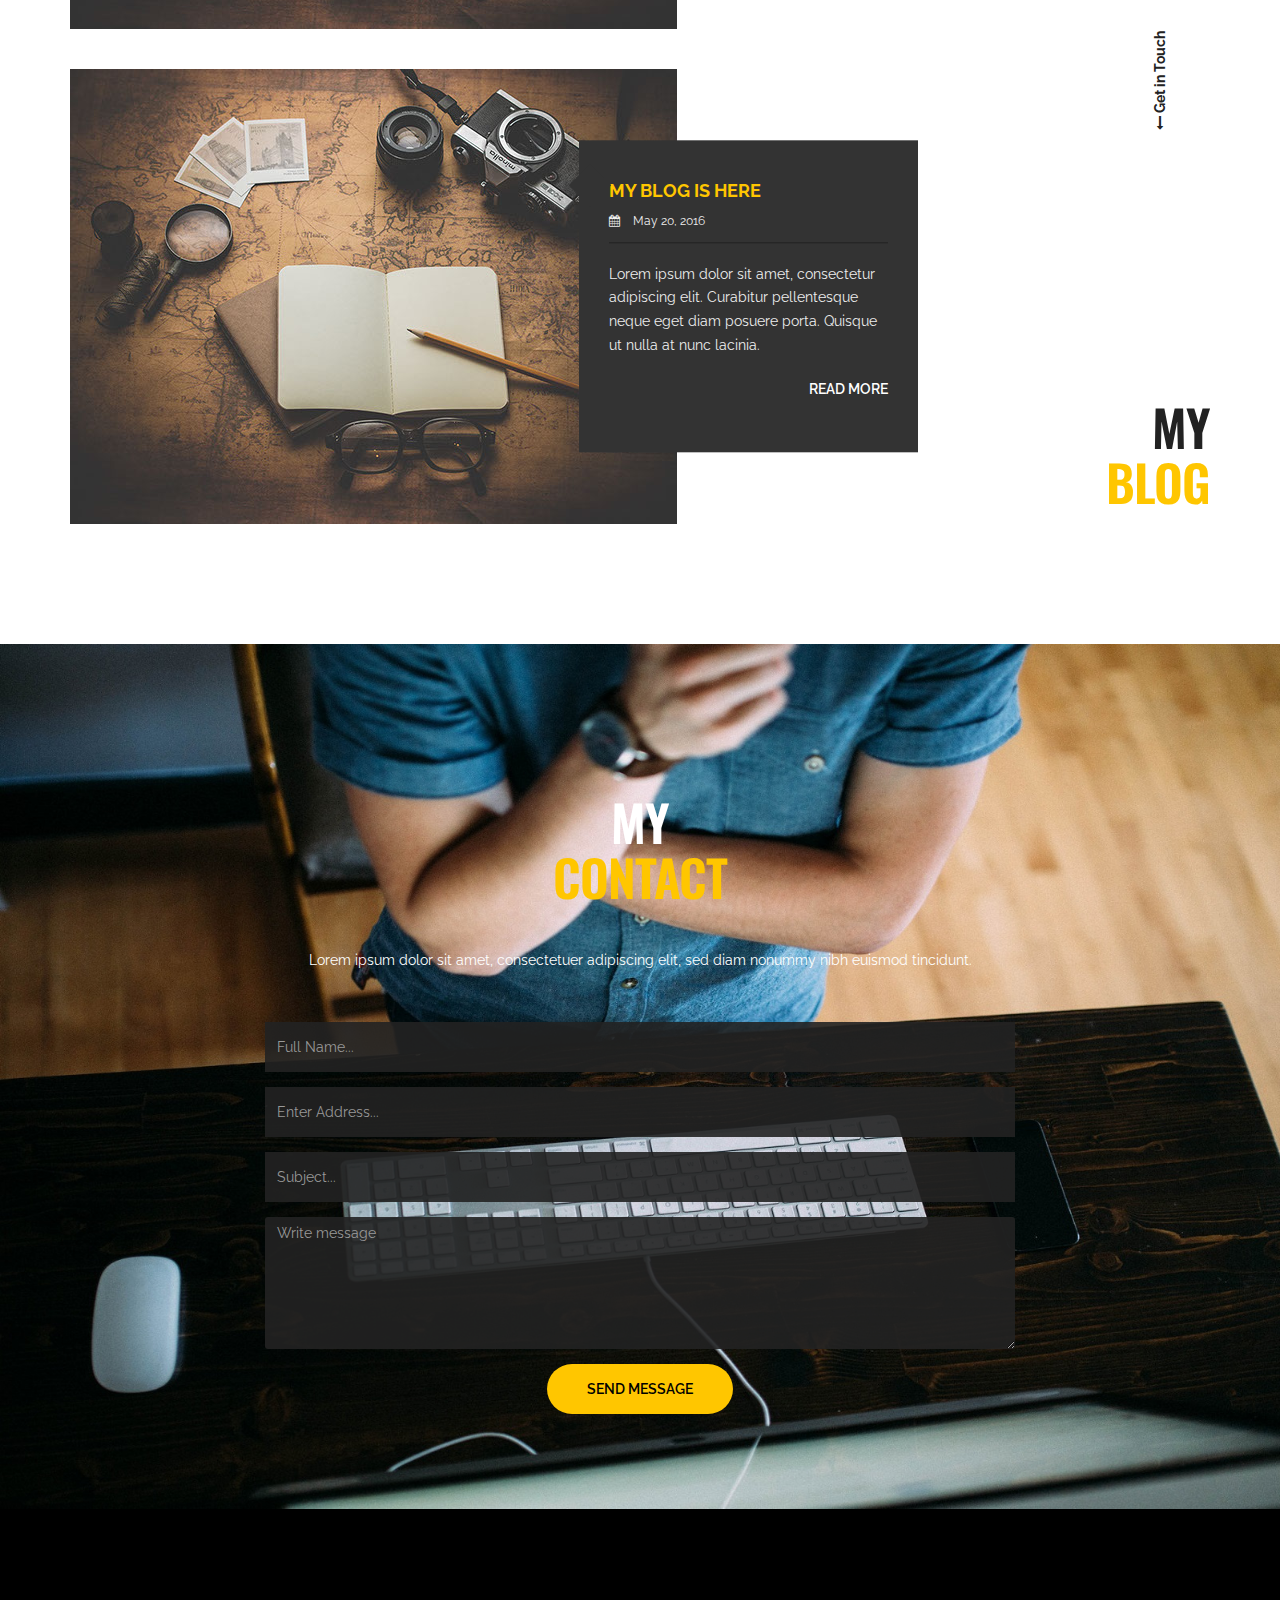
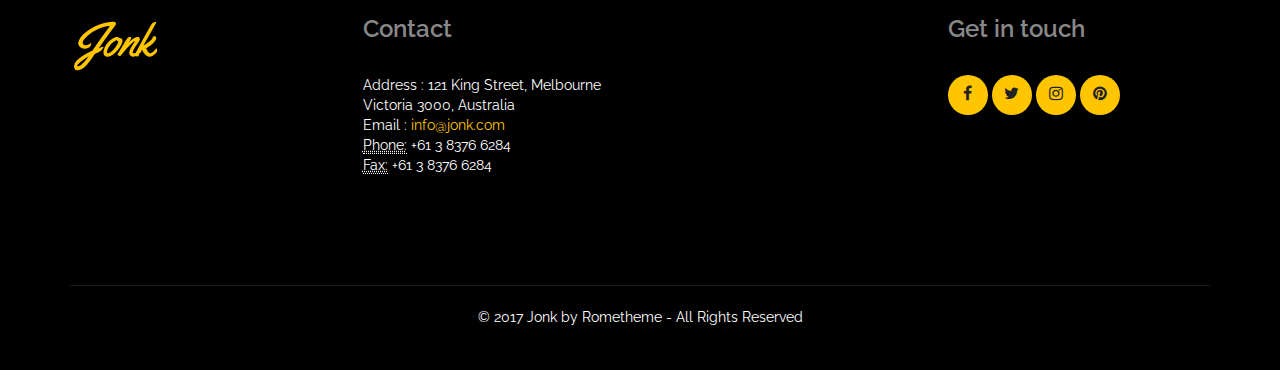
==== commit 518a007a: "blog+work single page" ====
--- a/index.html
+++ b/index.html
@@ -531,7 +531,7 @@
 				                	<h4 class="title"><a href="#">MY BLOG IS HERE</a></h4>
 				                	<div class="meta"><i class="fa fa-calendar"></i> May 20, 2016</div>
 				                	<p>Lorem ipsum dolor sit amet, consectetur adipiscing elit. Curabitur pellentesque neque eget diam posuere porta. Quisque ut nulla at nunc lacinia.</p>
-				                	<p><a href="#" class="read-more">READ MORE</a></p>
+				                	<p><a href="single-blog.html" class="read-more">READ MORE</a></p>
 				              	</div>
 				            </div>
 						</div>
@@ -545,7 +545,7 @@
 				                	<h4 class="title"><a href="#">MY BLOG IS HERE</a></h4>
 				                	<div class="meta"><i class="fa fa-calendar"></i> May 20, 2016</div>
 				                	<p>Lorem ipsum dolor sit amet, consectetur adipiscing elit. Curabitur pellentesque neque eget diam posuere porta. Quisque ut nulla at nunc lacinia.</p>
-				                	<p><a href="#" class="read-more">READ MORE</a></p>
+				                	<p><a href="single-blog.html" class="read-more">READ MORE</a></p>
 				              	</div>
 				            </div>
 						</div>
--- a/css/style.css
+++ b/css/style.css
@@ -382,12 +382,19 @@
 h1,
 h2,
 .banner-page .title-page,
+.single-news .blok-title,
+.news-item .blok-title,
 h3,
 .jumbo-heading h2,
 .jumbo-heading .banner-page .title-page,
 .banner-page .jumbo-heading .title-page,
+.jumbo-heading .single-news .blok-title,
+.single-news .jumbo-heading .blok-title,
+.jumbo-heading .news-item .blok-title,
+.news-item .jumbo-heading .blok-title,
 h4,
 .lead,
+.recent-blog .item .title,
 h5,
 .section-subheading,
 h6 {
@@ -752,12 +759,19 @@
 h1,
 h2,
 .banner-page .title-page,
+.single-news .blok-title,
+.news-item .blok-title,
 h3,
 .jumbo-heading h2,
 .jumbo-heading .banner-page .title-page,
 .banner-page .jumbo-heading .title-page,
+.jumbo-heading .single-news .blok-title,
+.single-news .jumbo-heading .blok-title,
+.jumbo-heading .news-item .blok-title,
+.news-item .jumbo-heading .blok-title,
 h4,
 .lead,
+.recent-blog .item .title,
 h5,
 .section-subheading {
   font-family: "Raleway", sans-serif;
@@ -769,15 +783,15 @@
   font-size: 3.571em;
   line-height: normal; }
 
-h2, .banner-page .title-page {
+h2, .banner-page .title-page, .single-news .blok-title, .news-item .blok-title {
   font-size: 2.857em;
   line-height: normal; }
 
-h3, .jumbo-heading h2, .jumbo-heading .banner-page .title-page, .banner-page .jumbo-heading .title-page {
+h3, .jumbo-heading h2, .jumbo-heading .banner-page .title-page, .banner-page .jumbo-heading .title-page, .jumbo-heading .single-news .blok-title, .single-news .jumbo-heading .blok-title, .jumbo-heading .news-item .blok-title, .news-item .jumbo-heading .blok-title {
   font-size: 1.714em;
   line-height: normal; }
 
-h4, .lead {
+h4, .lead, .recent-blog .item .title {
   font-size: 1.286em;
   line-height: normal; }
 
@@ -818,7 +832,7 @@
   color: #000000;
   font-size: 20px;
   position: relative; }
-  .jumbo-heading h2, .jumbo-heading .banner-page .title-page, .banner-page .jumbo-heading .title-page {
+  .jumbo-heading h2, .jumbo-heading .banner-page .title-page, .banner-page .jumbo-heading .title-page, .jumbo-heading .single-news .blok-title, .single-news .jumbo-heading .blok-title, .jumbo-heading .news-item .blok-title, .news-item .jumbo-heading .blok-title {
     position: relative;
     z-index: 2; }
   .jumbo-heading .fa {
@@ -974,8 +988,7 @@
     margin: 0;
     text-align: center;
     background-color: transparent;
-    font-size: 18px;
-    font-weight: 600; }
+    font-size: 12px; }
     .banner-page .breadcrumb > .active,
     .banner-page .breadcrumb > li + li:before,
     .banner-page .breadcrumb a {
@@ -989,6 +1002,18 @@
 .widget {
   margin-bottom: 50px;
   clear: both; }
+  .widget .title {
+    font-size: 18px;
+    font-weight: 600;
+    margin-bottom: 20px; }
+  .widget .lead {
+    font-size: 16px;
+    font-weight: 600; }
+  .widget #popular-post .owl-controls {
+    margin-top: 0;
+    position: absolute;
+    top: -70px;
+    right: 0; }
 
 .widget-title {
   font-size: 24px;
@@ -1042,6 +1067,19 @@
   font-weight: 700; }
 .info-detail dd {
   margin-bottom: 20px; }
+
+.work-info .item {
+  margin-bottom: 10px; }
+  .work-info .item .meta {
+    font-weight: 700;
+    display: inline-block;
+    min-width: 85px; }
+  .work-info .item .info {
+    display: inline-block; }
+  .work-info .item::after {
+    display: block;
+    content: "";
+    clear: both; }
 
 .widget.tags a {
   display: inline-block;
@@ -1137,6 +1175,35 @@
   .readmore:hover {
     color: #ffc600;
     text-decoration: underline; }
+
+label.control-label {
+  font-family: "Raleway", sans-serif;
+  font-size: 12px;
+  color: #777;
+  letter-spacing: 2px; }
+
+input.form-control,
+input[type=password].form-control,
+input[type=email].form-control,
+input[type=text].form-control,
+textarea.form-control {
+  height: 50px;
+  border-color: #eee;
+  -webkit-border-radius: 0;
+  -moz-border-radius: 0;
+  -ms-border-radius: 0;
+  border-radius: 0; }
+  input.form-control:focus,
+  input[type=password].form-control:focus,
+  input[type=email].form-control:focus,
+  input[type=text].form-control:focus,
+  textarea.form-control:focus {
+    -webkit-box-shadow: 0 0 0 1px #000000;
+    -moz-box-shadow: 0 0 0 1px #000000;
+    box-shadow: 0 0 0 1px #000000; }
+
+textarea.form-control {
+  height: auto; }
 
 .sosmed-icon, .footer .footer-item {
   margin-bottom: 30px;
@@ -1343,6 +1410,38 @@
     background: #ffc600;
     color: #222222; }
 
+.pager {
+  text-align: left; }
+  .pager li a, .pager li span {
+    -webkit-border-radius: 30px;
+    -moz-border-radius: 30px;
+    -ms-border-radius: 30px;
+    border-radius: 30px;
+    color: #000;
+    font-family: "Raleway", sans-serif;
+    text-transform: uppercase;
+    letter-spacing: 2px;
+    padding: 5px 24px;
+    border: 0; }
+    .pager li a:hover, .pager li span:hover {
+      background-color: #000;
+      color: #ffffff; }
+
+.pager-2 li a,
+.pager-2 li span {
+  width: 37px;
+  height: 37px;
+  padding: 7px 14px;
+  background-color: #ffc600;
+  color: #000000; }
+  .pager-2 li a .fa,
+  .pager-2 li span .fa {
+    font-size: 20px; }
+  .pager-2 li a:hover,
+  .pager-2 li span:hover {
+    background-color: #000000;
+    color: #ffc600; }
+
 .btn-sidebar {
   border-radius: 0;
   text-align: left;
@@ -1353,39 +1452,56 @@
     font-size: 1.4em;
     vertical-align: middle; }
 
-.meta-blog, .single-news .meta {
+.meta-blog, .single-news .meta, .news-item .meta {
   margin-bottom: 20px; }
-  .meta-blog:after, .single-news .meta:after {
+  .meta-blog:after, .single-news .meta:after, .news-item .meta:after {
     clear: both;
     content: " ";
     display: table; }
-  .meta-blog > div, .single-news .meta > div {
-    float: left;
+  .meta-blog > div, .single-news .meta > div, .news-item .meta > div {
+    display: inline-table;
     font-size: 13px;
-    line-height: normal; }
-    .meta-blog > div:last-child, .single-news .meta > div:last-child {
-      text-align: right;
-      float: right; }
-    .meta-blog > div i, .single-news .meta > div i {
+    line-height: normal;
+    /*&:last-child{
+    	text-align: right;
+    	float: right;
+    }*/ }
+    .meta-blog > div i, .single-news .meta > div i, .news-item .meta > div i {
       color: #ffc600; }
-  .meta-blog .meta-author, .single-news .meta .meta-author,
+  .meta-blog .meta-author, .single-news .meta .meta-author, .news-item .meta .meta-author,
   .meta-blog .meta-category,
-  .single-news .meta .meta-category {
-    margin: 0 0 10px 20px;
-    padding: 0 0 0 21px; }
+  .single-news .meta .meta-category,
+  .news-item .meta .meta-category {
+    margin: 0 0 10px 0;
+    padding: 0; }
+  .meta-blog .meta-date, .single-news .meta .meta-date, .news-item .meta .meta-date {
+    margin-left: 10px; }
   @media (max-width: 768px) {
-    .meta-blog > div, .single-news .meta > div {
+    .meta-blog > div, .single-news .meta > div, .news-item .meta > div {
       display: block;
       float: none;
       margin-bottom: 10px; }
-      .meta-blog > div:last-child, .single-news .meta > div:last-child {
+      .meta-blog > div:last-child, .single-news .meta > div:last-child, .news-item .meta > div:last-child {
         text-align: left;
         float: none; }
-    .meta-blog .meta-author, .single-news .meta .meta-author,
+    .meta-blog .meta-author, .single-news .meta .meta-author, .news-item .meta .meta-author,
     .meta-blog .meta-category,
-    .single-news .meta .meta-category {
+    .single-news .meta .meta-category,
+    .news-item .meta .meta-category {
       margin-left: 0;
       padding-left: 0; } }
+
+.news-item:first-child {
+  padding-top: 0; }
+.news-item .blok-title {
+  margin-bottom: 20px !important; }
+.news-item .meta {
+  margin-bottom: 30px !important; }
+  .news-item .meta > div:after {
+    content: '/';
+    padding-left: 10px; }
+  .news-item .meta > div:last-child:after {
+    content: ''; }
 
 /* BOX IMAGE 1 */
 .box-icon-1 {
@@ -2062,19 +2178,21 @@
  * -----------------------------------------------------------------------------
  */
 .banner-page {
-  padding: 100px 0;
-  background: url("../images/banner-page.jpg") bottom center no-repeat;
+  /*padding: 100px 0;*/
+  background: url("../images/banner-page.jpg") center center no-repeat;
   background-attachment: fixed;
-  background-size: cover; }
-
-.banner-page:before {
-  content: '';
-  position: absolute;
-  top: 0;
-  right: 0;
-  bottom: 0;
-  left: 0;
-  background-color: rgba(34, 34, 34, 0.5); }
+  background-size: cover;
+  text-align: center; }
+  .banner-page:before {
+    content: '';
+    position: absolute;
+    top: 0;
+    right: 0;
+    bottom: 0;
+    left: 0;
+    background-color: rgba(34, 34, 34, 0.3); }
+  .banner-page .section-heading {
+    margin-bottom: 10px; }
 
 .headerV1 {
   background: #000 url(../images/hero-1.jpg) center center no-repeat;
@@ -2155,7 +2273,7 @@
   dl.hiw dd {
     margin-left: 60px;
     margin-bottom: 40px; }
-    dl.hiw dd h4, dl.hiw dd .lead {
+    dl.hiw dd h4, dl.hiw dd .lead, dl.hiw dd .recent-blog .item .title, .recent-blog .item dl.hiw dd .title {
       clear: none; }
 
 .vidimg {
@@ -2228,6 +2346,10 @@
       color: #ffc600;
       text-decoration: none; }
 
+.single-page h1, .single-page h2, .single-page .banner-page .title-page, .banner-page .single-page .title-page, .single-page .single-news .blok-title, .single-news .single-page .blok-title, .single-page .news-item .blok-title, .news-item .single-page .blok-title, .single-page h3, .single-page .jumbo-heading h2, .jumbo-heading .single-page h2, .single-page .jumbo-heading .banner-page .title-page, .jumbo-heading .banner-page .single-page .title-page, .single-page .banner-page .jumbo-heading .title-page, .banner-page .jumbo-heading .single-page .title-page, .single-page .jumbo-heading .single-news .blok-title, .jumbo-heading .single-news .single-page .blok-title, .single-page .single-news .jumbo-heading .blok-title, .single-news .jumbo-heading .single-page .blok-title, .single-page .jumbo-heading .news-item .blok-title, .jumbo-heading .news-item .single-page .blok-title, .single-page .news-item .jumbo-heading .blok-title, .news-item .jumbo-heading .single-page .blok-title, .single-page h4, .single-page .lead, .single-page .recent-blog .item .title, .recent-blog .item .single-page .title, .single-page h5, .single-page .section-subheading, .single-page h6 {
+  font-family: "Oswald", sans-serif;
+  text-transform: uppercase; }
+
 /* 6.3 - Pages */
 .banner-page.pages {
   background: url("../images/slide2-2.jpg") bottom center no-repeat; }
@@ -2240,30 +2362,120 @@
 .banner-page.news {
   background: url("../images/slide2-2.jpg") bottom center no-repeat; }
 
-.single-news .image {
-  position: relative; }
-  .single-news .image .meta-date {
-    position: absolute;
-    bottom: 40px;
-    left: 0;
-    width: 70px;
-    height: 70px;
-    border-top-right-radius: 50%;
-    border-bottom-right-radius: 50%;
-    background-color: #ed1c24;
-    font-size: 26px;
-    font-weight: 600;
-    color: #fff;
-    text-align: center;
-    padding-top: 13px; }
-    .single-news .image .meta-date span {
-      font-size: 14px;
-      display: block; }
-.single-news .blok-title {
-  font-size: 24px;
-  margin-top: 20px;
-  margin-bottom: 10px;
-  font-weight: 700; }
+.recent-blog .item {
+  padding: 50px 0;
+  border-bottom: 1px solid #eaeaea;
+  text-align: center;
+  position: relative;
+  margin-left: -999em;
+  margin-right: -999em;
+  padding-left: 999em !important;
+  padding-right: 999em !important; }
+  .recent-blog .item .meta {
+    margin-bottom: 8px;
+    color: #000000;
+    letter-spacing: 2px; }
+    .recent-blog .item .meta .date {
+      color: #000000; }
+    .recent-blog .item .meta .category a {
+      color: #000000; }
+    .recent-blog .item .meta .hits {
+      color: #000000; }
+  .recent-blog .item .title {
+    font-size: 34px; }
+  .recent-blog .item .author {
+    color: #777; }
+
+.single-news, .news-item {
+  /*text-align: center;*/ }
+  .single-news .image, .news-item .image {
+    position: relative;
+    background-color: #222222;
+    overflow: hidden;
+    margin-bottom: 20px; }
+    .single-news .image img, .news-item .image img {
+      -webkit-transform: scale(1, 1);
+      -ms-transform: scale(1, 1);
+      transform: scale(1, 1);
+      -webkit-transition-timing-function: ease-in;
+      transition-timing-function: ease-in;
+      -webkit-transition-duration: 250ms;
+      transition-duration: 250ms;
+      -webkit-transition: 0.1s all linear;
+      transition: 0.1s all linear; }
+    .single-news .image .meta-date, .news-item .image .meta-date {
+      position: absolute;
+      bottom: 40px;
+      left: 0;
+      width: 70px;
+      height: 70px;
+      border-top-right-radius: 50%;
+      border-bottom-right-radius: 50%;
+      background-color: #f00;
+      font-size: 26px;
+      font-weight: 600;
+      color: #fff;
+      text-align: center;
+      padding-top: 13px; }
+      .single-news .image .meta-date span, .news-item .image .meta-date span {
+        font-size: 14px;
+        display: block; }
+    .single-news .image:hover img, .news-item .image:hover img {
+      opacity: .2;
+      -webkit-transform: scale(1.1, 1.1);
+      -ms-transform: scale(1.1, 1.1);
+      transform: scale(1.1, 1.1);
+      -webkit-transition-timing-function: ease-out;
+      transition-timing-function: ease-out;
+      -webkit-transition-duration: 250ms;
+      transition-duration: 250ms; }
+  .single-news .video, .news-item .video {
+    margin-bottom: 20px; }
+  .single-news .blok-title, .news-item .blok-title {
+    margin-top: 40px;
+    margin-bottom: 10px;
+    font-size: 24px;
+    color: #222222; }
+    .single-news .blok-title a, .news-item .blok-title a {
+      color: #000000;
+      text-decoration: none; }
+      .single-news .blok-title a:hover, .news-item .blok-title a:hover {
+        color: #ffc600; }
+  .single-news .featured, .news-item .featured, .single-news .tags a, .news-item .tags a {
+    display: inline-block;
+    text-transform: uppercase;
+    font-family: "Raleway", sans-serif;
+    font-size: 10px;
+    letter-spacing: 1px;
+    background-color: #333333;
+    color: #ffffff;
+    padding: 3px 14px;
+    -webkit-border-radius: 20px;
+    -moz-border-radius: 20px;
+    -ms-border-radius: 20px;
+    border-radius: 20px;
+    margin-bottom: 20px; }
+  .single-news .tags span, .news-item .tags span {
+    text-transform: uppercase;
+    margin-right: 10px; }
+  .single-news .tags a:hover, .news-item .tags a:hover {
+    background-color: #000000; }
+  .single-news .readmore, .news-item .readmore {
+    font-size: 13px;
+    letter-spacing: 2px;
+    color: #000000; }
+    .single-news .readmore:hover, .news-item .readmore:hover {
+      color: #222222; }
+
+.feed-news {
+  padding: 40px 0;
+  text-transform: uppercase;
+  font-size: 14px; }
+  .feed-news:before {
+    font-family: FontAwesome;
+    content: "\f09e";
+    color: #f9c000;
+    padding-right: 5px; }
 
 .author-box {
   background-color: #f6f6f6;
@@ -2341,7 +2553,7 @@
 .leave-comment-box .title-heading {
   font-size: 18px;
   line-height: 25px;
-  color: #ffc600;
+  color: #222222;
   font-weight: 600;
   margin-top: 40px;
   margin-bottom: 40px; }
@@ -2716,6 +2928,9 @@
     clear: left;
     float: right; }
 
+  .navbar-main .nav li a {
+    padding: 24px 8px; }
+
   .nav > li > a {
     padding: 10px 6px; }
 
